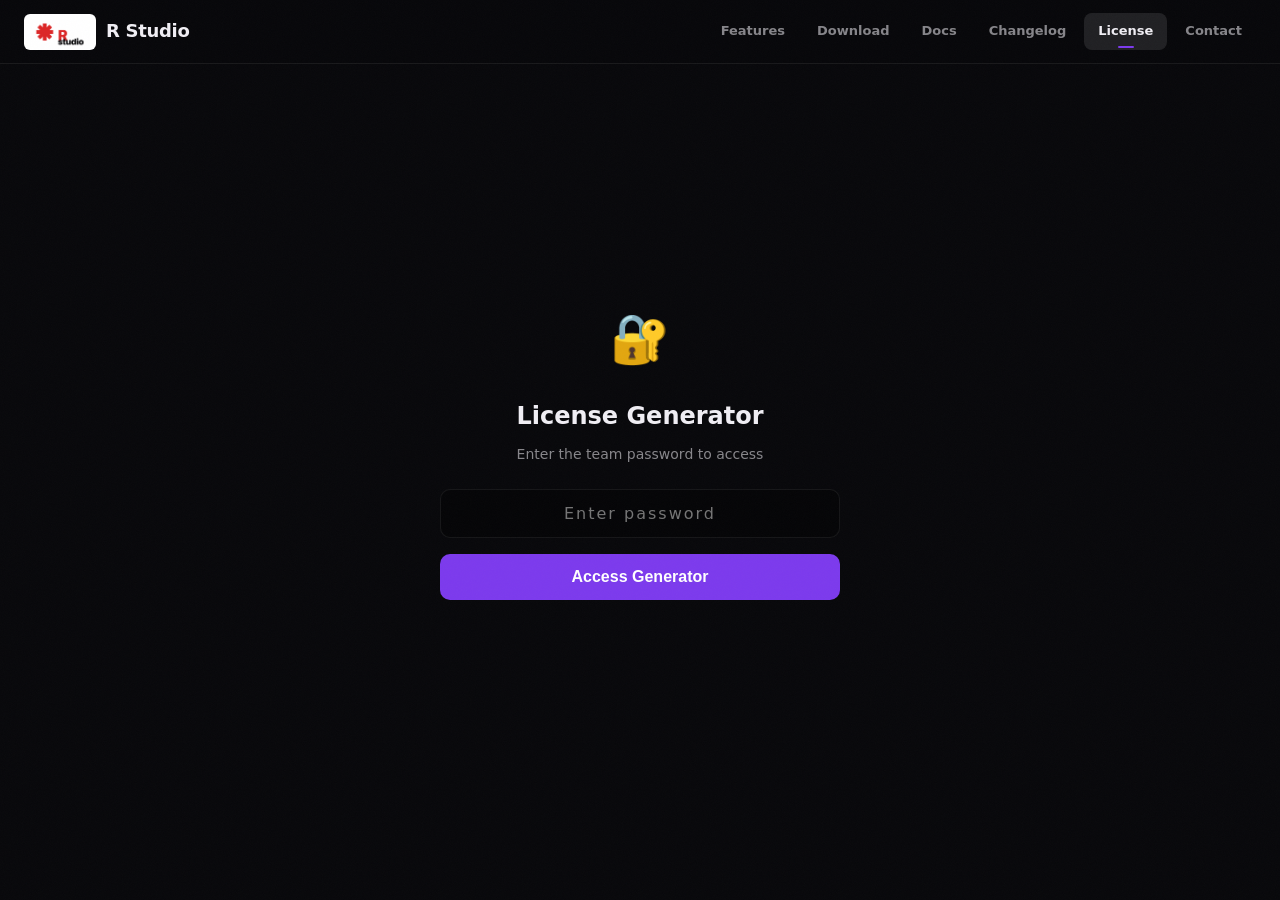
==== license.html @ 43fba7cc "Initial Lbby site for lbby.rstudio.live Moved from rstudio.live. Features, download, docs, changelog" ====
<!DOCTYPE html>
<html lang="en">
<head>
  <meta charset="UTF-8">
  <meta name="viewport" content="width=device-width, initial-scale=1.0">
  <title>License Generator — R Studio</title>
  <meta name="description" content="Lbby License Generator by R Studio. Generate and manage license keys.">
  <link rel="icon" href="assets/lbby-app-icon-square.png" type="image/png">
  <link rel="stylesheet" href="css/style.css">
  <style>
    .license-container { max-width: 900px; margin: 0 auto; padding: 100px 24px 60px; }
    .license-card { background: var(--bg-card); border: 1px solid var(--border); border-radius: var(--radius); padding: 28px; margin-bottom: 20px; }
    .form-row { display: grid; grid-template-columns: 1fr 1fr; gap: 12px; margin-bottom: 12px; }
    .form-group { display: flex; flex-direction: column; gap: 4px; }
    .form-group label { font-size: 12px; font-weight: 700; color: var(--text-muted); text-transform: uppercase; letter-spacing: 0.5px; }
    .form-group input, .form-group select { padding: 10px 14px; background: rgba(0,0,0,0.35); border: 1px solid var(--border); border-radius: var(--radius-sm); color: var(--text); font-size: 14px; font-family: inherit; outline: none; }
    .form-group input:focus, .form-group select:focus { border-color: var(--accent); }
    .expiry-presets { display: flex; gap: 6px; flex-wrap: wrap; margin-bottom: 12px; }
    .expiry-presets button { padding: 4px 10px; font-size: 11px; background: rgba(255,255,255,0.06); border: 1px solid var(--border); border-radius: 6px; color: var(--text-muted); cursor: pointer; }
    .expiry-presets button:hover { background: rgba(255,255,255,0.12); color: var(--text); }
    .output-area { background: rgba(0,0,0,0.4); border: 1px solid var(--border); border-radius: var(--radius-sm); padding: 14px; font-family: ui-monospace, SFMono-Regular, Menlo, monospace; font-size: 12px; word-break: break-all; min-height: 60px; color: var(--text-muted); margin-bottom: 12px; }
    .status-msg { font-size: 13px; padding: 8px 12px; border-radius: var(--radius-sm); margin-bottom: 12px; display: none; }
    .status-msg.success { display: block; color: var(--green); background: rgba(74,222,128,0.08); border: 1px solid rgba(74,222,128,0.3); }
    .status-msg.error { display: block; color: var(--red); background: rgba(251,113,133,0.08); border: 1px solid rgba(251,113,133,0.3); }
    .history-table { width: 100%; font-size: 13px; border-collapse: collapse; }
    .history-table th { text-align: left; padding: 8px 12px; color: var(--text-muted); font-size: 11px; text-transform: uppercase; letter-spacing: 0.5px; border-bottom: 1px solid var(--border); }
    .history-table td { padding: 8px 12px; border-bottom: 1px solid rgba(255,255,255,0.04); }
    @media (max-width: 640px) { .form-row { grid-template-columns: 1fr; } }
  </style>
</head>
<body>

  <!-- ── Nav ──────────────────────────────────────────────────────── -->
  <nav class="nav">
    <a href="index.html" class="nav-brand">
      <img src="assets/lbby-r-studio.png" alt="R Studio">
      <span>R Studio</span>
    </a>
    <button class="nav-toggle" onclick="document.querySelector('.nav-links').classList.toggle('open')" aria-label="Menu">☰</button>
    <div class="nav-links">
      <a href="#features">Features</a>
      <a href="#download">Download</a>
      <a href="#docs">Docs</a>
      <a href="#changelog">Changelog</a>
      <a href="license.html" class="active">License</a>
      <a href="#contact">Contact</a>
    </div>
  </nav>

  <!-- ── Password Gate ────────────────────────────────────────────── -->
  <div id="passwordGate" style="display: flex; align-items: center; justify-content: center; min-height: 100vh; padding: 20px;">
    <div style="max-width: 400px; width: 100%; text-align: center;">
      <div style="font-size: 48px; margin-bottom: 20px;">🔐</div>
      <h1 style="font-size: 24px; font-weight: 800; margin-bottom: 8px; color: var(--text);">License Generator</h1>
      <p style="color: var(--text-muted); font-size: 14px; margin-bottom: 24px;">Enter the team password to access</p>
      <div style="margin-bottom: 16px;">
        <input type="password" id="passwordInput" placeholder="Enter password" onkeydown="if(event.key==='Enter')checkPassword()" style="
          width: 100%; padding: 14px 18px;
          background: rgba(0, 0, 0, 0.35);
          border: 1px solid var(--border);
          border-radius: var(--radius-sm);
          color: var(--text); font-size: 16px;
          font-family: inherit; outline: none;
          text-align: center; letter-spacing: 2px;
        ">
      </div>
      <button onclick="checkPassword()" style="
        width: 100%; padding: 14px 20px;
        background: var(--accent); color: white;
        border: none; border-radius: var(--radius-sm);
        font-size: 16px; font-weight: 700;
        cursor: pointer; transition: all 0.2s;
      ">Access Generator</button>
      <div id="passwordError" style="display: none; margin-top: 12px; color: var(--red); font-size: 13px;"></div>
    </div>
  </div>

  <!-- ── Main Content ─────────────────────────────────────────────── -->
  <div id="mainContent" style="display: none;">

    <div class="license-container">
      <h1 style="font-size: 28px; font-weight: 900; margin-bottom: 8px;">License Generator</h1>
      <p style="color: var(--text-muted); margin-bottom: 28px;">Generate Ed25519-signed JWT license keys for Lbby.</p>

      <!-- Key Pair -->
      <div class="license-card">
        <h3 style="font-size: 16px; font-weight: 800; margin-bottom: 12px;">🔑 Key Pair</h3>
        <p style="color: var(--text-muted); font-size: 13px; margin-bottom: 12px;">Generate or import your Ed25519 key pair. The private key stays in your browser.</p>
        <div style="display: flex; gap: 8px; margin-bottom: 12px;">
          <button class="btn btn-primary btn-sm" onclick="generateKeyPair()">Generate New Key Pair</button>
          <button class="btn btn-secondary btn-sm" onclick="showImportKey()">Import Private Key</button>
        </div>
        <div id="importKeyArea" style="display: none; margin-bottom: 12px;">
          <textarea id="importKeyInput" placeholder="Paste your PEM private key here..." style="
            width: 100%; min-height: 80px; padding: 12px;
            background: rgba(0,0,0,0.35); border: 1px solid var(--border);
            border-radius: var(--radius-sm); color: var(--text);
            font-family: ui-monospace, monospace; font-size: 11px;
            outline: none; resize: vertical; word-break: break-all;
          "></textarea>
          <button class="btn btn-sm btn-primary" onclick="importKey()" style="margin-top: 8px;">Import</button>
        </div>
        <div id="keyStatus" class="status-msg"></div>
      </div>

      <!-- Generate License -->
      <div class="license-card">
        <h3 style="font-size: 16px; font-weight: 800; margin-bottom: 12px;">📜 Generate License</h3>

        <div class="form-row">
          <div class="form-group">
            <label>User ID</label>
            <input type="text" id="userId" placeholder="Telegram user ID">
          </div>
          <div class="form-group">
            <label>Tier</label>
            <select id="tier">
              <option value="novice">Novice</option>
              <option value="master">Master</option>
            </select>
          </div>
        </div>

        <div class="form-row">
          <div class="form-group">
            <label>Validity</label>
            <div style="display: flex; gap: 8px;">
              <input type="number" id="expiryValue" value="30" min="1" style="width: 100px;">
              <select id="expiryUnit" style="flex: 1;">
                <option value="minutes">Minutes</option>
                <option value="hours">Hours</option>
                <option value="days" selected>Days</option>
                <option value="weeks">Weeks</option>
                <option value="months">Months</option>
                <option value="years">Years</option>
              </select>
            </div>
          </div>
          <div class="form-group">
            <label>JWT ID (optional)</label>
            <input type="text" id="jwtId" placeholder="Auto-generated">
          </div>
        </div>

        <div class="expiry-presets">
          <button onclick="setQuickExpiry(30, 'minutes')">30m</button>
          <button onclick="setQuickExpiry(1, 'hours')">1h</button>
          <button onclick="setQuickExpiry(6, 'hours')">6h</button>
          <button onclick="setQuickExpiry(24, 'hours')">24h</button>
          <button onclick="setQuickExpiry(7, 'days')">7d</button>
          <button onclick="setQuickExpiry(30, 'days')">30d</button>
          <button onclick="setQuickExpiry(90, 'days')">90d</button>
          <button onclick="setQuickExpiry(6, 'months')">6mo</button>
          <button onclick="setQuickExpiry(1, 'years')">1y</button>
          <button onclick="setQuickExpiry(10, 'years')">10y</button>
          <button onclick="setQuickExpiry(100, 'years')">∞</button>
        </div>

        <div class="form-row">
          <div class="form-group">
            <label>Email (optional)</label>
            <input type="text" id="email" placeholder="user@example.com">
          </div>
          <div class="form-group">
            <label>Telegram Username (optional)</label>
            <input type="text" id="tgUsername" placeholder="@username">
          </div>
        </div>

        <div style="display: flex; align-items: center; gap: 12px; margin-bottom: 12px;">
          <label style="display: flex; align-items: center; gap: 6px; font-size: 13px; cursor: pointer;">
            <input type="checkbox" id="bindDevice"> Bind to device
          </label>
          <input type="text" id="deviceId" placeholder="Device fingerprint" style="flex: 1; padding: 8px 12px; background: rgba(0,0,0,0.35); border: 1px solid var(--border); border-radius: var(--radius-sm); color: var(--text); font-size: 13px; font-family: inherit; outline: none;">
        </div>

        <button class="btn btn-primary" onclick="generateLicense()" style="width: 100%; justify-content: center;">Generate License Key</button>

        <div id="licenseStatus" class="status-msg"></div>

        <div id="licenseOutput" style="display: none;">
          <label style="font-size: 12px; font-weight: 700; color: var(--text-muted); text-transform: uppercase; letter-spacing: 0.5px; margin-bottom: 4px; display: block;">Generated License</label>
          <div class="output-area" id="jwtOutput"></div>
          <div style="display: flex; gap: 8px;">
            <button class="btn btn-secondary btn-sm" onclick="copyLicense()">Copy</button>
            <button class="btn btn-secondary btn-sm" onclick="copyActivationMessage()">Copy Activation Message</button>
          </div>
        </div>
      </div>

      <!-- Decode JWT -->
      <div class="license-card">
        <h3 style="font-size: 16px; font-weight: 800; margin-bottom: 12px;">🔍 Decode JWT</h3>
        <textarea id="decodeInput" placeholder="Paste a JWT to decode..." style="
          width: 100%; min-height: 60px; padding: 12px;
          background: rgba(0,0,0,0.35); border: 1px solid var(--border);
          border-radius: var(--radius-sm); color: var(--text);
          font-family: ui-monospace, monospace; font-size: 11px;
          outline: none; resize: vertical; word-break: break-all;
        "></textarea>
        <button class="btn btn-secondary btn-sm" onclick="decodeJwt()" style="margin-top: 8px;">Decode</button>
        <div id="decodeOutput" class="output-area" style="display: none; margin-top: 12px;"></div>
      </div>

      <!-- History -->
      <div class="license-card">
        <div style="display: flex; justify-content: space-between; align-items: center; margin-bottom: 12px;">
          <h3 style="font-size: 16px; font-weight: 800;">📋 History</h3>
          <button class="btn btn-secondary btn-sm" onclick="exportHistory()">Export</button>
        </div>
        <div id="historyArea" style="overflow-x: auto;">
          <p class="text-muted" style="font-size: 13px;">No licenses generated yet.</p>
        </div>
      </div>
    </div>

    <footer class="footer">
      <p>&copy; 2026 R Studio. All rights reserved.</p>
    </footer>
  </div>

  <script>
    // ── Password ────────────────────────────────────────────────────
    const PASSWORD_HASH = 'c59bc9d351d040c66f96275b4caede8832a403c6d7f4a6220b758c4012df4b94';

    function sha256Fallback(str) {
      function rightRotate(v, n) { return (v >>> n) | (v << (32 - n)); }
      const K = [0x428a2f98,0x71374491,0xb5c0fbcf,0xe9b5dba5,0x3956c25b,0x59f111f1,0x923f82a4,0xab1c5ed5,0xd807aa98,0x12835b01,0x243185be,0x550c7dc3,0x72be5d74,0x80deb1fe,0x9bdc06a7,0xc19bf174,0xe49b69c1,0xefbe4786,0x0fc19dc6,0x240ca1cc,0x2de92c6f,0x4a7484aa,0x5cb0a9dc,0x76f988da,0x983e5152,0xa831c66d,0xb00327c8,0xbf597fc7,0xc6e00bf3,0xd5a79147,0x06ca6351,0x14292967,0x27b70a85,0x2e1b2138,0x4d2c6dfc,0x53380d13,0x650a7354,0x766a0abb,0x81c2c92e,0x92722c85,0xa2bfe8a1,0xa81a664b,0xc24b8b70,0xc76c51a3,0xd192e819,0xd6990624,0xf40e3585,0x106aa070,0x19a4c116,0x1e376c08,0x2748774c,0x34b0bcb5,0x391c0cb3,0x4ed8aa4a,0x5b9cca4f,0x682e6ff3,0x748f82ee,0x78a5636f,0x84c87814,0x8cc70208,0x90befffa,0xa4506ceb,0xbef9a3f7,0xc67178f2];
      let h0=0x6a09e667,h1=0xbb67ae85,h2=0x3c6ef372,h3=0xa54ff53a,h4=0x510e527f,h5=0x9b05688c,h6=0x1f83d9ab,h7=0x5be0cd19;
      const bytes = new TextEncoder().encode(str);
      const l = bytes.length;
      const bitLen = l * 8;
      const padded = new Uint8Array(((l + 9 + 63) & ~63));
      padded.set(bytes);
      padded[l] = 0x80;
      padded[padded.length - 4] = (bitLen >>> 24) & 0xff;
      padded[padded.length - 3] = (bitLen >>> 16) & 0xff;
      padded[padded.length - 2] = (bitLen >>> 8) & 0xff;
      padded[padded.length - 1] = bitLen & 0xff;
      for (let off = 0; off < padded.length; off += 64) {
        const w = new Uint32Array(64);
        for (let i = 0; i < 16; i++) w[i] = (padded[off+i*4]<<24)|(padded[off+i*4+1]<<16)|(padded[off+i*4+2]<<8)|padded[off+i*4+3];
        for (let i = 16; i < 64; i++) {
          const s0 = rightRotate(w[i-15],7) ^ rightRotate(w[i-15],18) ^ (w[i-15]>>>3);
          const s1 = rightRotate(w[i-2],17) ^ rightRotate(w[i-2],19) ^ (w[i-2]>>>10);
          w[i] = (w[i-16] + s0 + w[i-7] + s1) | 0;
        }
        let a=h0,b=h1,c=h2,d=h3,e=h4,f=h5,g=h6,h=h7;
        for (let i = 0; i < 64; i++) {
          const S1 = rightRotate(e,6)^rightRotate(e,11)^rightRotate(e,25);
          const ch = (e&f)^((~e)&g);
          const t1 = (h+S1+ch+K[i]+w[i])|0;
          const S0 = rightRotate(a,2)^rightRotate(a,13)^rightRotate(a,22);
          const maj = (a&b)^(a&c)^(b&c);
          const t2 = (S0+maj)|0;
          h=g; g=f; f=e; e=(d+t1)|0; d=c; c=b; b=a; a=(t1+t2)|0;
        }
        h0=(h0+a)|0; h1=(h1+b)|0; h2=(h2+c)|0; h3=(h3+d)|0; h4=(h4+e)|0; h5=(h5+f)|0; h6=(h6+g)|0; h7=(h7+h)|0;
      }
      return [h0,h1,h2,h3,h4,h5,h6,h7].map(v => (v>>>0).toString(16).padStart(8,'0')).join('');
    }

    async function hashPassword(password) {
      if (window.crypto && crypto.subtle) {
        const encoder = new TextEncoder();
        const data = encoder.encode(password);
        const hashBuffer = await crypto.subtle.digest('SHA-256', data);
        const hashArray = Array.from(new Uint8Array(hashBuffer));
        return hashArray.map(b => b.toString(16).padStart(2, '0')).join('');
      }
      return sha256Fallback(password);
    }

    async function checkPassword() {
      const input = document.getElementById('passwordInput');
      const error = document.getElementById('passwordError');
      const password = input.value;
      if (!password) { error.textContent = 'Please enter a password'; error.style.display = 'block'; return; }
      const hash = await hashPassword(password);
      if (hash === PASSWORD_HASH) {
        document.getElementById('passwordGate').style.display = 'none';
        document.getElementById('mainContent').style.display = 'block';
        sessionStorage.setItem('lbby-auth', 'true');
        initApp();
      } else {
        error.textContent = 'Incorrect password';
        error.style.display = 'block';
        input.value = '';
        input.focus();
      }
    }

    // ── License Generator Logic ─────────────────────────────────────
    let privateKey = null;
    let history = JSON.parse(localStorage.getItem('lbby-license-history') || '[]');
    let lastGeneratedJwt = '';

    function initApp() {
      const stored = localStorage.getItem('lbby-private-key');
      if (stored) {
        privateKey = stored;
        showKeyStatus('Private key loaded from storage', 'success');
      }
      renderHistory();
    }

    // Check session on load
    if (sessionStorage.getItem('lbby-auth') === 'true') {
      document.getElementById('passwordGate').style.display = 'none';
      document.getElementById('mainContent').style.display = 'block';
      initApp();
    }

    function showKeyStatus(msg, type) {
      const el = document.getElementById('keyStatus');
      el.textContent = msg;
      el.className = 'status-msg ' + type;
    }

    function showLicenseStatus(msg, type) {
      const el = document.getElementById('licenseStatus');
      el.textContent = msg;
      el.className = 'status-msg ' + type;
    }

    async function generateKeyPair() {
      try {
        const keyPair = await crypto.subtle.generateKey({ name: 'Ed25519' }, true, ['sign', 'verify']);
        const privateJwk = await crypto.subtle.exportKey('pkcs8', keyPair.privateKey);
        const privatePem = '-----BEGIN PRIVATE KEY-----\n' + chunkString(btoa(String.fromCharCode(...new Uint8Array(privateJwk))), 64) + '\n-----END PRIVATE KEY-----';
        const publicJwk = await crypto.subtle.exportKey('spki', keyPair.publicKey);
        const publicPem = '-----BEGIN PUBLIC KEY-----\n' + chunkString(btoa(String.fromCharCode(...new Uint8Array(publicJwk))), 64) + '\n-----END PUBLIC KEY-----';
        privateKey = privatePem;
        localStorage.setItem('lbby-private-key', privatePem);
        showKeyStatus('New key pair generated! Private key saved to browser storage.', 'success');
      } catch (e) {
        showKeyStatus('Error generating key pair: ' + e.message, 'error');
      }
    }

    function showImportKey() {
      const area = document.getElementById('importKeyArea');
      area.style.display = area.style.display === 'none' ? 'block' : 'none';
    }

    function importKey() {
      const input = document.getElementById('importKeyInput').value.trim();
      if (!input) { showKeyStatus('Please paste a private key', 'error'); return; }
      privateKey = input;
      localStorage.setItem('lbby-private-key', input);
      showKeyStatus('Private key imported and saved', 'success');
      document.getElementById('importKeyArea').style.display = 'none';
    }

    function chunkString(str, len) {
      const chunks = [];
      for (let i = 0; i < str.length; i += len) chunks.push(str.slice(i, i + len));
      return chunks.join('\n');
    }

    function generateId() {
      return Array.from(crypto.getRandomValues(new Uint8Array(16)), b => b.toString(16).padStart(2, '0')).join('');
    }

    function setQuickExpiry(value, unit) {
      document.getElementById('expiryValue').value = value;
      document.getElementById('expiryUnit').value = unit;
    }

    async function generateLicense() {
      if (!privateKey) {
        showLicenseStatus('Please generate or import a private key first', 'error');
        return;
      }

      const userId = document.getElementById('userId').value.trim();
      const tier = document.getElementById('tier').value;
      const expiryValue = parseInt(document.getElementById('expiryValue').value);
      const expiryUnit = document.getElementById('expiryUnit').value;
      const jwtId = document.getElementById('jwtId').value.trim() || generateId();
      const email = document.getElementById('email').value.trim() || null;
      const tgUsername = document.getElementById('tgUsername').value.trim() || null;
      const bindDevice = document.getElementById('bindDevice').checked;
      const deviceId = document.getElementById('deviceId').value.trim() || null;

      if (!userId) { showLicenseStatus('Please enter a User ID', 'error'); return; }
      if (bindDevice && !deviceId) { showLicenseStatus('Please enter a device fingerprint when binding is enabled', 'error'); return; }

      try {
        const now = Math.floor(Date.now() / 1000);
        let expirySeconds;
        switch (expiryUnit) {
          case 'minutes': expirySeconds = expiryValue * 60; break;
          case 'hours': expirySeconds = expiryValue * 60 * 60; break;
          case 'days': expirySeconds = expiryValue * 24 * 60 * 60; break;
          case 'weeks': expirySeconds = expiryValue * 7 * 24 * 60 * 60; break;
          case 'months': expirySeconds = expiryValue * 30 * 24 * 60 * 60; break;
          case 'years': expirySeconds = expiryValue * 365 * 24 * 60 * 60; break;
          default: expirySeconds = expiryValue * 24 * 60 * 60;
        }
        const exp = now + expirySeconds;

        const claims = { sub: userId, tier, iat: now, exp, iss: 'lbby', jti: jwtId };
        if (email) claims.email = email;
        if (tgUsername) claims.tg_username = tgUsername;
        if (bindDevice && deviceId) claims.dev = deviceId;

        const jwt = await signJwt(claims);
        lastGeneratedJwt = jwt;
        document.getElementById('jwtOutput').textContent = jwt;
        document.getElementById('licenseOutput').style.display = 'block';
        showLicenseStatus('License key generated successfully!', 'success');
        addToHistory(userId, tier, jwtId, exp);
      } catch (e) {
        showLicenseStatus('Error generating license: ' + e.message, 'error');
      }
    }

    async function signJwt(claims) {
      const pemContents = privateKey.replace('-----BEGIN PRIVATE KEY-----', '').replace('-----END PRIVATE KEY-----', '').replace(/\s/g, '');
      const binaryDer = Uint8Array.from(atob(pemContents), c => c.charCodeAt(0));
      const cryptoKey = await crypto.subtle.importKey('pkcs8', binaryDer, { name: 'Ed25519' }, false, ['sign']);
      const header = { alg: 'EdDSA', typ: 'JWT' };
      const headerB64 = btoa(JSON.stringify(header)).replace(/\+/g, '-').replace(/\//g, '_').replace(/=+$/, '');
      const payloadB64 = btoa(JSON.stringify(claims)).replace(/\+/g, '-').replace(/\//g, '_').replace(/=+$/, '');
      const data = new TextEncoder().encode(`${headerB64}.${payloadB64}`);
      const signature = await crypto.subtle.sign('Ed25519', cryptoKey, data);
      const sigB64 = btoa(String.fromCharCode(...new Uint8Array(signature))).replace(/\+/g, '-').replace(/\//g, '_').replace(/=+$/, '');
      return `${headerB64}.${payloadB64}.${sigB64}`;
    }

    function copyLicense() {
      if (lastGeneratedJwt) navigator.clipboard.writeText(lastGeneratedJwt);
    }

    function copyActivationMessage() {
      const expiryValue = document.getElementById('expiryValue').value;
      const expiryUnit = document.getElementById('expiryUnit').value;
      const msg = `🎉 Your Lbby license is ready!\n\nLicense Key:\n${lastGeneratedJwt}\n\nValidity: ${expiryValue} ${expiryUnit}\n\nTo activate:\n1. Open Lbby app\n2. Go to License tab → Advanced\n3. Paste the key and click Activate`;
      navigator.clipboard.writeText(msg);
    }

    function decodeJwt() {
      const input = document.getElementById('decodeInput').value.trim();
      if (!input) return;
      try {
        const parts = input.split('.');
        if (parts.length !== 3) throw new Error('Invalid JWT format');
        const payload = JSON.parse(atob(parts[0] + '=='.slice(0, (4 - parts[0].length % 4) % 4)));
        // Try proper base64url decode
        const headerJson = JSON.parse(atob(parts[0].replace(/-/g, '+').replace(/_/g, '/')));
        const payloadJson = JSON.parse(atob(parts[1].replace(/-/g, '+').replace(/_/g, '/')));
        const output = document.getElementById('decodeOutput');
        output.style.display = 'block';
        output.textContent = JSON.stringify({ header: headerJson, payload: payloadJson }, null, 2);
      } catch (e) {
        const output = document.getElementById('decodeOutput');
        output.style.display = 'block';
        output.textContent = 'Error decoding: ' + e.message;
      }
    }

    function addToHistory(userId, tier, jwtId, exp) {
      history.unshift({ userId, tier, jwtId, exp, date: Date.now() });
      if (history.length > 50) history = history.slice(0, 50);
      localStorage.setItem('lbby-license-history', JSON.stringify(history));
      renderHistory();
    }

    function renderHistory() {
      const area = document.getElementById('historyArea');
      if (history.length === 0) { area.innerHTML = '<p class="text-muted" style="font-size:13px;">No licenses generated yet.</p>'; return; }
      const rows = history.map(h => {
        const expDate = new Date(h.exp * 1000).toLocaleDateString();
        return `<tr><td>${escapeHtml(h.userId)}</td><td>${escapeHtml(h.tier)}</td><td>${expDate}</td><td style="font-size:11px;font-family:monospace;">${escapeHtml(h.jwtId)}</td></tr>`;
      }).join('');
      area.innerHTML = `<table class="history-table"><thead><tr><th>User ID</th><th>Tier</th><th>Expires</th><th>JWT ID</th></tr></thead><tbody>${rows}</tbody></table>`;
    }

    function escapeHtml(str) {
      const div = document.createElement('div');
      div.textContent = str;
      return div.innerHTML;
    }

    function exportHistory() {
      const blob = new Blob([JSON.stringify(history, null, 2)], { type: 'application/json' });
      const url = URL.createObjectURL(blob);
      const a = document.createElement('a');
      a.href = url;
      a.download = 'lbby-license-history.json';
      a.click();
      URL.revokeObjectURL(url);
    }

    function newJwtId() {
      document.getElementById('jwtId').value = generateId();
    }
  </script>
</body>
</html>
---- css/style.css ----
/* ══════════════════════════════════════════════════════════════════════
   Lbby — lbby.rstudio.live
   Polished dark theme · Purple/violet accent · Mobile-first
   ══════════════════════════════════════════════════════════════════════ */

:root {
  --bg:            #08080b;
  --bg-card:       #111115;
  --bg-elevated:   #19191f;
  --bg-surface:    #1e1e26;
  --border:        rgba(255,255,255,0.07);
  --border-hover:  rgba(255,255,255,0.14);
  --border-accent: rgba(124,58,237,0.35);
  --text:          #f0eef4;
  --text-muted:    rgba(240,238,244,0.55);
  --text-faint:    rgba(240,238,244,0.30);
  --accent:        #7c3aed;
  --accent-light:  #a78bfa;
  --accent-dark:   #5b21b6;
  --accent-glow:   rgba(124,58,237,0.22);
  --accent-glow-strong: rgba(124,58,237,0.40);
  --green:         #34d399;
  --yellow:        #fbbf24;
  --red:           #fb7185;
  --radius:        16px;
  --radius-sm:     10px;
  --max-w:         1140px;
  --nav-h:         64px;
  --shadow-sm:     0 2px 8px rgba(0,0,0,0.25);
  --shadow-md:     0 8px 30px rgba(0,0,0,0.35);
  --shadow-accent: 0 4px 24px rgba(124,58,237,0.20);
  --ease-out:      cubic-bezier(0.16, 1, 0.3, 1);
}

*, *::before, *::after { box-sizing: border-box; margin: 0; padding: 0; }
html { scroll-behavior: smooth; scroll-padding-top: var(--nav-h); -webkit-text-size-adjust: 100%; }
body { font-family: -apple-system, BlinkMacSystemFont, "Segoe UI", "Inter", system-ui, sans-serif; background: var(--bg); color: var(--text); line-height: 1.6; -webkit-font-smoothing: antialiased; overflow-x: hidden; min-height: 100vh; }
body::before { content: ''; position: fixed; inset: 0; z-index: 9999; pointer-events: none; opacity: 0.025; background-image: url("data:image/svg+xml,%3Csvg viewBox='0 0 256 256' xmlns='http://www.w3.org/2000/svg'%3E%3Cfilter id='n'%3E%3CfeTurbulence type='fractalNoise' baseFrequency='0.9' numOctaves='4' stitchTiles='stitch'/%3E%3C/filter%3E%3Crect width='100%25' height='100%25' filter='url(%23n)' opacity='1'/%3E%3C/svg%3E"); background-size: 200px; }
::selection { background: var(--accent); color: white; }
a { color: inherit; }
img { max-width: 100%; height: auto; }

.nav { position: fixed; top: 0; left: 0; right: 0; z-index: 100; height: var(--nav-h); display: flex; align-items: center; justify-content: space-between; padding: 0 24px; background: rgba(8,8,11,0.80); backdrop-filter: blur(24px) saturate(180%); -webkit-backdrop-filter: blur(24px) saturate(180%); border-bottom: 1px solid var(--border); transition: background 0.35s ease, box-shadow 0.35s ease; }
.nav.scrolled { background: rgba(8,8,11,0.96); box-shadow: 0 1px 30px rgba(0,0,0,0.4); }
.nav-brand { display: flex; align-items: center; gap: 10px; text-decoration: none; color: var(--text); font-weight: 800; font-size: 18px; letter-spacing: -0.3px; transition: opacity 0.2s; }
.nav-brand:hover { opacity: 0.85; }
.nav-brand img { height: 36px; width: auto; border-radius: 6px; }
.nav-links { display: flex; gap: 4px; align-items: center; }
.nav-links a { color: var(--text-muted); text-decoration: none; font-size: 13px; font-weight: 600; padding: 8px 14px; border-radius: 8px; transition: color 0.2s, background 0.2s; position: relative; }
.nav-links a:hover { color: var(--text); background: rgba(255,255,255,0.06); }
.nav-links a.active { color: var(--text); background: rgba(255,255,255,0.10); }
.nav-links a.active::after { content: ''; position: absolute; bottom: 2px; left: 50%; transform: translateX(-50%); width: 16px; height: 2px; border-radius: 1px; background: var(--accent); }
.nav-toggle { display: none; background: none; border: none; color: var(--text); font-size: 24px; cursor: pointer; padding: 8px; border-radius: 8px; transition: background 0.2s; }
.nav-toggle:hover { background: rgba(255,255,255,0.06); }

@media (max-width: 768px) {
  .nav-toggle { display: block; }
  .nav-links { position: fixed; top: var(--nav-h); left: 0; right: 0; flex-direction: column; gap: 0; background: rgba(8,8,11,0.97); backdrop-filter: blur(24px); border-bottom: 1px solid var(--border); padding: 8px; display: none; max-height: calc(100vh - var(--nav-h)); overflow-y: auto; }
  .nav-links.open { display: flex; }
  .nav-links a { padding: 14px 16px; width: 100%; font-size: 15px; border-radius: var(--radius-sm); }
  .nav-links a.active::after { display: none; }
}

.hero { min-height: 100vh; min-height: 100dvh; display: flex; align-items: center; justify-content: center; text-align: center; padding: 120px 24px 80px; position: relative; overflow: hidden; }
.hero::before { content: ''; position: absolute; top: -30%; left: 50%; transform: translateX(-50%); width: 900px; height: 900px; background: radial-gradient(circle, var(--accent-glow-strong) 0%, rgba(124,58,237,0.12) 35%, transparent 70%); pointer-events: none; animation: heroGlowPulse 8s ease-in-out infinite alternate; }
.hero::after { content: ''; position: absolute; top: 10%; right: -10%; width: 500px; height: 500px; background: radial-gradient(circle, rgba(167,139,250,0.10) 0%, transparent 60%); pointer-events: none; animation: heroGlowPulse 10s ease-in-out 2s infinite alternate; }
@keyframes heroGlowPulse { 0% { opacity: 0.6; transform: translateX(-50%) scale(1); } 100% { opacity: 1; transform: translateX(-50%) scale(1.08); } }
.hero-content { position: relative; z-index: 1; max-width: 680px; animation: heroFadeIn 1s var(--ease-out) forwards; }
@keyframes heroFadeIn { from { opacity: 0; transform: translateY(30px); } to { opacity: 1; transform: translateY(0); } }
.hero-logo { height: 80px; margin-bottom: 28px; filter: drop-shadow(0 0 40px var(--accent-glow-strong)); animation: heroLogoFloat 6s ease-in-out infinite; }
@keyframes heroLogoFloat { 0%, 100% { transform: translateY(0); } 50% { transform: translateY(-8px); } }
.hero h1 { font-size: clamp(40px, 7vw, 68px); font-weight: 900; line-height: 1.02; letter-spacing: -1.5px; margin-bottom: 20px; }
.hero h1 span { background: linear-gradient(135deg, var(--accent) 0%, var(--accent-light) 50%, #c4b5fd 100%); -webkit-background-clip: text; background-clip: text; -webkit-text-fill-color: transparent; }
.hero p { font-size: 18px; color: var(--text-muted); max-width: 520px; margin: 0 auto 36px; line-height: 1.65; }
.hero-buttons { display: flex; gap: 12px; justify-content: center; flex-wrap: wrap; }

.btn { display: inline-flex; align-items: center; gap: 8px; padding: 12px 28px; border-radius: var(--radius-sm); font-size: 14px; font-weight: 700; text-decoration: none; cursor: pointer; border: none; transition: all 0.25s var(--ease-out); position: relative; overflow: hidden; user-select: none; }
.btn::before { content: ''; position: absolute; inset: 0; background: linear-gradient(180deg, rgba(255,255,255,0.08) 0%, transparent 100%); opacity: 0; transition: opacity 0.25s; }
.btn:hover::before { opacity: 1; }
.btn-primary { background: var(--accent); color: white; box-shadow: var(--shadow-accent); }
.btn-primary:hover { filter: brightness(1.12); transform: translateY(-2px); box-shadow: 0 8px 32px rgba(124,58,237,0.30); }
.btn-primary:active { transform: translateY(0); filter: brightness(0.95); }
.btn-secondary { background: rgba(255,255,255,0.06); color: var(--text); border: 1px solid var(--border); }
.btn-secondary:hover { background: rgba(255,255,255,0.12); border-color: var(--border-hover); }
.btn-sm { padding: 8px 18px; font-size: 13px; }

.section { padding: 100px 24px; max-width: var(--max-w); margin: 0 auto; }
.section-header { text-align: center; margin-bottom: 60px; }
.section-header h2 { font-size: clamp(28px, 4vw, 42px); font-weight: 900; letter-spacing: -0.5px; margin-bottom: 14px; }
.section-header p { color: var(--text-muted); font-size: 16px; max-width: 560px; margin: 0 auto; line-height: 1.6; }

.features-grid { display: grid; grid-template-columns: repeat(auto-fit, minmax(280px, 1fr)); gap: 20px; }
.feature-card { background: var(--bg-card); border: 1px solid var(--border); border-radius: var(--radius); padding: 30px; transition: all 0.3s var(--ease-out); position: relative; overflow: hidden; }
.feature-card::before { content: ''; position: absolute; top: 0; left: 0; right: 0; height: 2px; background: linear-gradient(90deg, transparent, var(--accent), transparent); opacity: 0; transition: opacity 0.3s; }
.feature-card:hover { border-color: var(--border-hover); transform: translateY(-4px); box-shadow: var(--shadow-md), 0 0 0 1px rgba(124,58,237,0.08); }
.feature-card:hover::before { opacity: 1; }
.feature-icon { width: 48px; height: 48px; border-radius: 12px; background: linear-gradient(135deg, var(--accent-glow) 0%, rgba(124,58,237,0.08) 100%); display: flex; align-items: center; justify-content: center; font-size: 22px; margin-bottom: 18px; border: 1px solid rgba(124,58,237,0.12); }
.feature-card h3 { font-size: 17px; font-weight: 800; margin-bottom: 8px; letter-spacing: -0.2px; }
.feature-card p { font-size: 14px; color: var(--text-muted); line-height: 1.55; }

.download-cards { display: grid; grid-template-columns: repeat(auto-fit, minmax(280px, 1fr)); gap: 20px; }
.download-card { background: var(--bg-card); border: 1px solid var(--border); border-radius: var(--radius); padding: 32px 28px; text-align: center; transition: all 0.3s var(--ease-out); position: relative; overflow: hidden; }
.download-card::after { content: ''; position: absolute; bottom: 0; left: 0; right: 0; height: 3px; background: linear-gradient(90deg, var(--accent-dark), var(--accent), var(--accent-light)); opacity: 0; transition: opacity 0.3s; }
.download-card:hover { border-color: var(--border-hover); transform: translateY(-4px); box-shadow: var(--shadow-md); }
.download-card:hover::after { opacity: 1; }
.download-card .platform-icon { font-size: 44px; margin-bottom: 14px; display: block; filter: grayscale(0.15); transition: filter 0.3s; }
.download-card:hover .platform-icon { filter: grayscale(0); }
.download-card h3 { font-size: 18px; font-weight: 800; margin-bottom: 4px; letter-spacing: -0.2px; }
.download-card .version { color: var(--text-muted); font-size: 13px; margin-bottom: 18px; font-family: ui-monospace, SFMono-Regular, Menlo, monospace; }
.download-card .btn { width: 100%; justify-content: center; }
#download { background: var(--bg-card) !important; border: 1px solid var(--border); }

.docs-content { max-width: 760px; margin: 0 auto; }
.docs-content h3 { font-size: 22px; font-weight: 800; margin: 44px 0 16px; padding-top: 24px; border-top: 1px solid var(--border); letter-spacing: -0.3px; }
.docs-content h3:first-child { border-top: none; padding-top: 0; margin-top: 0; }
.docs-content p { color: var(--text-muted); font-size: 15px; line-height: 1.75; margin-bottom: 16px; }
.docs-content strong { color: var(--text); font-weight: 700; }
.docs-content ol, .docs-content ul { color: var(--text-muted); font-size: 15px; line-height: 1.75; margin-bottom: 20px; padding-left: 24px; }
.docs-content li { margin-bottom: 8px; }
.docs-content li::marker { color: var(--accent-light); }
.docs-content code { background: rgba(124,58,237,0.10); border: 1px solid rgba(124,58,237,0.12); padding: 2px 7px; border-radius: 5px; font-size: 13px; font-family: ui-monospace, SFMono-Regular, Menlo, monospace; color: var(--accent-light); }

.changelog-item { background: var(--bg-card); border: 1px solid var(--border); border-radius: var(--radius); padding: 26px; margin-bottom: 16px; transition: border-color 0.25s, box-shadow 0.25s; }
.changelog-item:hover { border-color: var(--border-hover); box-shadow: var(--shadow-sm); }
.changelog-item h3 { font-size: 17px; font-weight: 800; margin-bottom: 4px; }
.changelog-item .date { color: var(--text-muted); font-size: 13px; margin-bottom: 14px; font-family: ui-monospace, SFMono-Regular, Menlo, monospace; }
.changelog-item .body { font-size: 14px; color: var(--text-muted); line-height: 1.65; white-space: pre-wrap; }
.changelog-item .body code { background: rgba(255,255,255,0.06); border: 1px solid rgba(255,255,255,0.06); padding: 2px 6px; border-radius: 4px; font-size: 13px; font-family: ui-monospace, monospace; }
.changelog-item .body a { color: var(--accent-light); text-decoration: underline; text-underline-offset: 2px; }

.contact-links { display: flex; gap: 16px; justify-content: center; flex-wrap: wrap; }
.contact-card { display: flex; align-items: center; gap: 14px; background: var(--bg-card); border: 1px solid var(--border); border-radius: var(--radius); padding: 22px 30px; text-decoration: none; color: var(--text); transition: all 0.25s var(--ease-out); min-width: 220px; }
.contact-card:hover { border-color: var(--border-hover); transform: translateY(-3px); box-shadow: var(--shadow-md); }
.contact-card .icon { font-size: 26px; flex-shrink: 0; }
.contact-card .label { font-weight: 700; font-size: 15px; }
.contact-card .sub { color: var(--text-muted); font-size: 13px; line-height: 1.4; }

.footer { text-align: center; padding: 48px 24px; color: var(--text-faint); font-size: 13px; border-top: 1px solid var(--border); max-width: var(--max-w); margin: 0 auto; }
.text-center { text-align: center; }
.text-muted { color: var(--text-muted); }

@media (max-width: 768px) {
  .section { padding: 72px 20px; }
  .section-header { margin-bottom: 40px; }
  .hero { padding: 100px 20px 60px; }
  .hero-buttons { flex-direction: column; align-items: center; }
  .hero-buttons .btn { width: 100%; max-width: 280px; justify-content: center; }
  #download { margin: 0 12px !important; padding-left: 20px !important; padding-right: 20px !important; border-radius: 24px !important; }
  .features-grid, .download-cards { grid-template-columns: 1fr; gap: 14px; }
  .contact-links { flex-direction: column; align-items: center; }
  .contact-card { width: 100%; max-width: 340px; justify-content: center; }
}

@media (max-width: 480px) {
  .nav { padding: 0 16px; }
  .nav-brand span { display: none; }
  .hero-logo { height: 64px; }
  .feature-card { padding: 22px; }
  .download-card { padding: 24px 20px; }
  .docs-content h3 { font-size: 19px; }
  .changelog-item { padding: 20px; }
  #download { margin: 0 8px !important; padding-left: 16px !important; padding-right: 16px !important; border-radius: 20px !important; }
}

@media (prefers-reduced-motion: reduce) {
  *, *::before, *::after { animation-duration: 0.01ms !important; animation-iteration-count: 1 !important; transition-duration: 0.01ms !important; }
  html { scroll-behavior: auto; }
  .hero::before, .hero::after { animation: none; }
  .hero-logo { animation: none; }
}
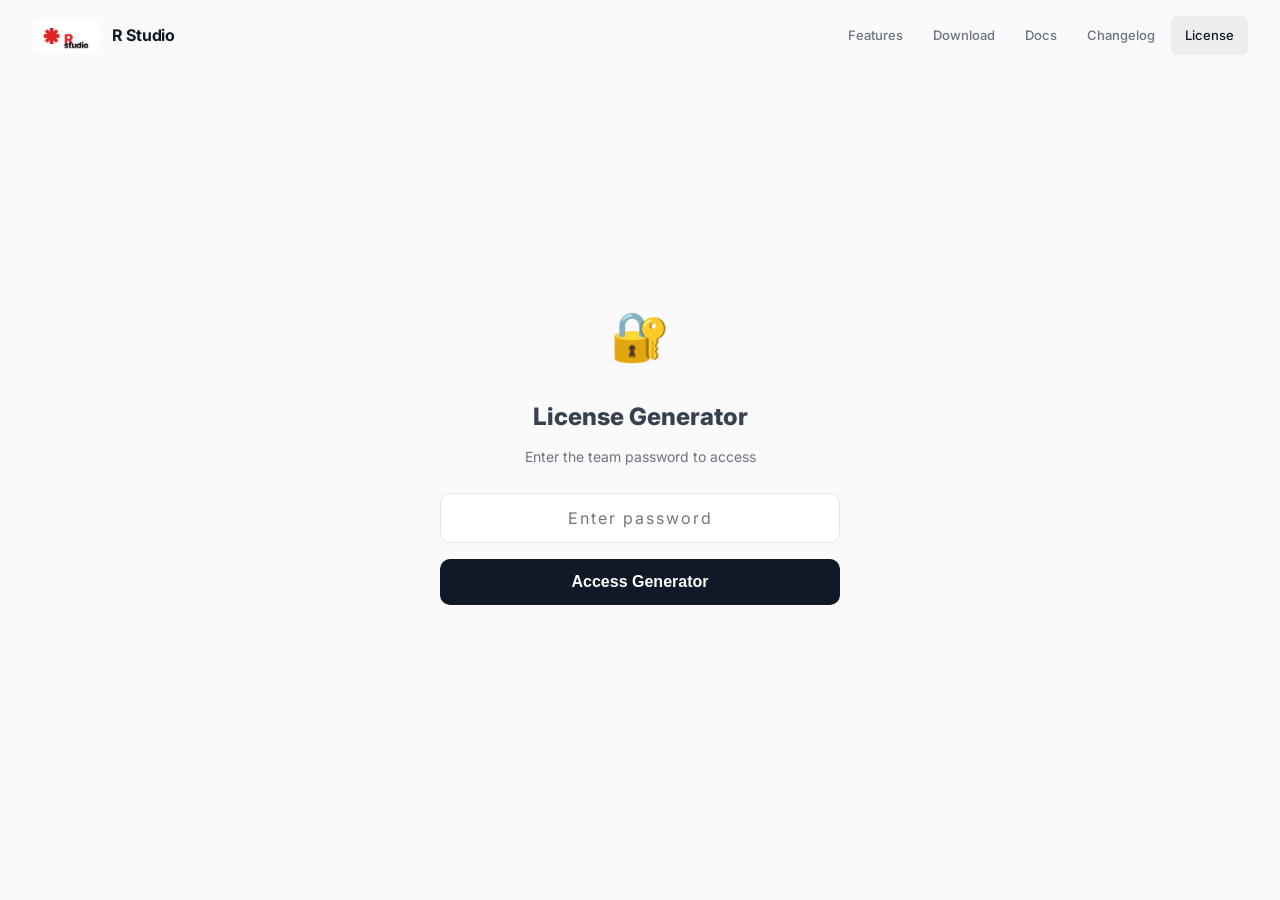
==== commit b5930a08: "Fix responsive site layouts" ====
--- a/license.html
+++ b/license.html
@@ -6,6 +6,7 @@
   <title>License Generator — R Studio</title>
   <meta name="description" content="Lbby License Generator by R Studio. Generate and manage license keys.">
   <link rel="icon" href="assets/lbby-app-icon-square.png" type="image/png">
+  <link rel="stylesheet" href="css/design-system.css">
   <link rel="stylesheet" href="css/style.css">
   <style>
     .license-container { max-width: 900px; margin: 0 auto; padding: 100px 24px 60px; }
@@ -13,18 +14,18 @@
     .form-row { display: grid; grid-template-columns: 1fr 1fr; gap: 12px; margin-bottom: 12px; }
     .form-group { display: flex; flex-direction: column; gap: 4px; }
     .form-group label { font-size: 12px; font-weight: 700; color: var(--text-muted); text-transform: uppercase; letter-spacing: 0.5px; }
-    .form-group input, .form-group select { padding: 10px 14px; background: rgba(0,0,0,0.35); border: 1px solid var(--border); border-radius: var(--radius-sm); color: var(--text); font-size: 14px; font-family: inherit; outline: none; }
+    .form-group input, .form-group select { padding: 10px 14px; background: var(--bg-card); border: 1px solid var(--border); border-radius: var(--radius-sm); color: var(--text); font-size: 14px; font-family: inherit; outline: none; }
     .form-group input:focus, .form-group select:focus { border-color: var(--accent); }
     .expiry-presets { display: flex; gap: 6px; flex-wrap: wrap; margin-bottom: 12px; }
-    .expiry-presets button { padding: 4px 10px; font-size: 11px; background: rgba(255,255,255,0.06); border: 1px solid var(--border); border-radius: 6px; color: var(--text-muted); cursor: pointer; }
-    .expiry-presets button:hover { background: rgba(255,255,255,0.12); color: var(--text); }
-    .output-area { background: rgba(0,0,0,0.4); border: 1px solid var(--border); border-radius: var(--radius-sm); padding: 14px; font-family: ui-monospace, SFMono-Regular, Menlo, monospace; font-size: 12px; word-break: break-all; min-height: 60px; color: var(--text-muted); margin-bottom: 12px; }
+    .expiry-presets button { padding: 4px 10px; font-size: 11px; background: var(--bg-elevated); border: 1px solid var(--border); border-radius: 6px; color: var(--text-muted); cursor: pointer; }
+    .expiry-presets button:hover { border-color: var(--border-hover); color: var(--text); }
+    .output-area { background: var(--bg-elevated); border: 1px solid var(--border); border-radius: var(--radius-sm); padding: 14px; font-family: ui-monospace, SFMono-Regular, Menlo, monospace; font-size: 12px; word-break: break-all; min-height: 60px; color: var(--text-muted); margin-bottom: 12px; }
     .status-msg { font-size: 13px; padding: 8px 12px; border-radius: var(--radius-sm); margin-bottom: 12px; display: none; }
-    .status-msg.success { display: block; color: var(--green); background: rgba(74,222,128,0.08); border: 1px solid rgba(74,222,128,0.3); }
-    .status-msg.error { display: block; color: var(--red); background: rgba(251,113,133,0.08); border: 1px solid rgba(251,113,133,0.3); }
+    .status-msg.success { display: block; color: var(--green); background: var(--green-bg); border: 1px solid var(--green-border); }
+    .status-msg.error { display: block; color: var(--red); background: var(--red-bg); border: 1px solid var(--red-border); }
     .history-table { width: 100%; font-size: 13px; border-collapse: collapse; }
     .history-table th { text-align: left; padding: 8px 12px; color: var(--text-muted); font-size: 11px; text-transform: uppercase; letter-spacing: 0.5px; border-bottom: 1px solid var(--border); }
-    .history-table td { padding: 8px 12px; border-bottom: 1px solid rgba(255,255,255,0.04); }
+    .history-table td { padding: 8px 12px; border-bottom: 1px solid var(--border); }
     @media (max-width: 640px) { .form-row { grid-template-columns: 1fr; } }
   </style>
 </head>
@@ -38,12 +39,11 @@
     </a>
     <button class="nav-toggle" onclick="document.querySelector('.nav-links').classList.toggle('open')" aria-label="Menu">☰</button>
     <div class="nav-links">
-      <a href="#features">Features</a>
-      <a href="#download">Download</a>
-      <a href="#docs">Docs</a>
-      <a href="#changelog">Changelog</a>
+      <a href="index.html#features">Features</a>
+      <a href="index.html#download">Download</a>
+      <a href="index.html#docs">Docs</a>
+      <a href="index.html#changelog">Changelog</a>
       <a href="license.html" class="active">License</a>
-      <a href="#contact">Contact</a>
     </div>
   </nav>
 
@@ -56,7 +56,7 @@
       <div style="margin-bottom: 16px;">
         <input type="password" id="passwordInput" placeholder="Enter password" onkeydown="if(event.key==='Enter')checkPassword()" style="
           width: 100%; padding: 14px 18px;
-          background: rgba(0, 0, 0, 0.35);
+          background: var(--bg-card);
           border: 1px solid var(--border);
           border-radius: var(--radius-sm);
           color: var(--text); font-size: 16px;
@@ -93,7 +93,7 @@
         <div id="importKeyArea" style="display: none; margin-bottom: 12px;">
           <textarea id="importKeyInput" placeholder="Paste your PEM private key here..." style="
             width: 100%; min-height: 80px; padding: 12px;
-            background: rgba(0,0,0,0.35); border: 1px solid var(--border);
+            background: var(--bg-card); border: 1px solid var(--border);
             border-radius: var(--radius-sm); color: var(--text);
             font-family: ui-monospace, monospace; font-size: 11px;
             outline: none; resize: vertical; word-break: break-all;
@@ -171,7 +171,7 @@
           <label style="display: flex; align-items: center; gap: 6px; font-size: 13px; cursor: pointer;">
             <input type="checkbox" id="bindDevice"> Bind to device
           </label>
-          <input type="text" id="deviceId" placeholder="Device fingerprint" style="flex: 1; padding: 8px 12px; background: rgba(0,0,0,0.35); border: 1px solid var(--border); border-radius: var(--radius-sm); color: var(--text); font-size: 13px; font-family: inherit; outline: none;">
+          <input type="text" id="deviceId" placeholder="Device fingerprint" style="flex: 1; padding: 8px 12px; background: var(--bg-card); border: 1px solid var(--border); border-radius: var(--radius-sm); color: var(--text); font-size: 13px; font-family: inherit; outline: none;">
         </div>
 
         <button class="btn btn-primary" onclick="generateLicense()" style="width: 100%; justify-content: center;">Generate License Key</button>
@@ -193,7 +193,7 @@
         <h3 style="font-size: 16px; font-weight: 800; margin-bottom: 12px;">🔍 Decode JWT</h3>
         <textarea id="decodeInput" placeholder="Paste a JWT to decode..." style="
           width: 100%; min-height: 60px; padding: 12px;
-          background: rgba(0,0,0,0.35); border: 1px solid var(--border);
+          background: var(--bg-card); border: 1px solid var(--border);
           border-radius: var(--radius-sm); color: var(--text);
           font-family: ui-monospace, monospace; font-size: 11px;
           outline: none; resize: vertical; word-break: break-all;
--- a/css/design-system.css
+++ b/css/design-system.css
@@ -0,0 +1,968 @@
+/* ══════════════════════════════════════════════════════════════════════
+   R Studio — Shared Design System
+   Minimal clean · Typography-focused · Light theme
+   Used by: rstudio.live, lbby.rstudio.live, edumanage.rstudio.live
+   ══════════════════════════════════════════════════════════════════════ */
+
+/* ── Google Fonts ───────────────────────────────────────────────────── */
+@import url('https://fonts.googleapis.com/css2?family=Inter:wght@400;500;600;700;800&display=swap');
+
+/* ── Design Tokens ──────────────────────────────────────────────────── */
+:root {
+  /* Backgrounds */
+  --bg:            #fafafa;
+  --bg-card:       #ffffff;
+  --bg-elevated:   #f3f4f6;
+  --bg-surface:    #f9fafb;
+
+  /* Borders */
+  --border:        #e5e7eb;
+  --border-hover:  #d1d5db;
+  --border-accent: #111827;
+
+  /* Text */
+  --text:          #374151;
+  --text-bright:   #111827;
+  --text-muted:    #6b7280;
+  --text-faint:    #9ca3af;
+
+  /* Accent — dark/neutral */
+  --accent:        #111827;
+  --accent-light:  #374151;
+  --accent-dark:   #030712;
+  --accent-glow:   rgba(17,24,39,0.06);
+  --accent-glow-strong: rgba(17,24,39,0.10);
+
+  /* Semantic */
+  --green:         #059669;
+  --green-bg:      #ecfdf5;
+  --green-border:  #a7f3d0;
+  --yellow:        #d97706;
+  --yellow-bg:     #fffbeb;
+  --yellow-border: #fde68a;
+  --red:           #dc2626;
+  --red-bg:        #fef2f2;
+  --red-border:    #fecaca;
+
+  /* Radius */
+  --radius:        16px;
+  --radius-sm:     10px;
+  --radius-xs:     6px;
+
+  /* Layout */
+  --max-w:         1200px;
+  --nav-h:         72px;
+
+  /* Shadows */
+  --shadow-sm:     0 1px 3px rgba(0,0,0,0.06);
+  --shadow-md:     0 4px 16px rgba(0,0,0,0.08);
+  --shadow-lg:     0 12px 40px rgba(0,0,0,0.10);
+  --shadow-accent: 0 2px 8px rgba(0,0,0,0.08);
+
+  /* Timing */
+  --ease-out:      cubic-bezier(0.16, 1, 0.3, 1);
+  --ease-spring:   cubic-bezier(0.34, 1.56, 0.64, 1);
+}
+
+/* ── Reset & Base ───────────────────────────────────────────────────── */
+*, *::before, *::after { box-sizing: border-box; margin: 0; padding: 0; }
+
+html {
+  scroll-behavior: smooth;
+  scroll-padding-top: var(--nav-h);
+  -webkit-text-size-adjust: 100%;
+  scrollbar-width: thin;
+  scrollbar-color: #d1d5db transparent;
+}
+
+body {
+  font-family: 'Inter', -apple-system, BlinkMacSystemFont, "Segoe UI", system-ui, sans-serif;
+  background: var(--bg);
+  color: var(--text);
+  line-height: 1.7;
+  -webkit-font-smoothing: antialiased;
+  -moz-osx-font-smoothing: grayscale;
+  overflow-x: hidden;
+  min-height: 100vh;
+}
+
+::selection {
+  background: var(--accent);
+  color: white;
+}
+
+a { color: inherit; }
+img { max-width: 100%; height: auto; }
+
+/* ── Scrollbar ──────────────────────────────────────────────────────── */
+::-webkit-scrollbar { width: 6px; }
+::-webkit-scrollbar-track { background: transparent; }
+::-webkit-scrollbar-thumb {
+  background: #d1d5db;
+  border-radius: 3px;
+}
+::-webkit-scrollbar-thumb:hover { background: #9ca3af; }
+
+/* ── Focus ──────────────────────────────────────────────────────────── */
+:focus-visible {
+  outline: 2px solid var(--accent);
+  outline-offset: 2px;
+  border-radius: 4px;
+}
+
+/* ── Nav ─────────────────────────────────────────────────────────────── */
+.nav {
+  position: fixed;
+  top: 0; left: 0; right: 0;
+  z-index: 100;
+  height: var(--nav-h);
+  display: flex;
+  align-items: center;
+  justify-content: space-between;
+  padding: 0 32px;
+  background: rgba(250,250,250,0.85);
+  backdrop-filter: blur(20px) saturate(180%);
+  -webkit-backdrop-filter: blur(20px) saturate(180%);
+  border-bottom: 1px solid transparent;
+  transition: background 0.3s ease, border-color 0.3s ease;
+}
+
+.nav.scrolled {
+  background: rgba(250,250,250,0.95);
+  border-bottom-color: var(--border);
+}
+
+.nav-brand {
+  display: flex;
+  align-items: center;
+  gap: 12px;
+  text-decoration: none;
+  color: var(--text-bright);
+  font-weight: 700;
+  font-size: 16px;
+  letter-spacing: -0.3px;
+  transition: opacity 0.2s;
+}
+
+.nav-brand:hover { opacity: 0.7; }
+
+.nav-brand img {
+  height: 34px;
+  width: auto;
+  border-radius: 8px;
+}
+
+.nav-links {
+  display: flex;
+  gap: 2px;
+  align-items: center;
+}
+
+.nav-links a {
+  color: var(--text-muted);
+  text-decoration: none;
+  font-size: 13px;
+  font-weight: 500;
+  padding: 8px 14px;
+  border-radius: var(--radius-xs);
+  transition: color 0.2s, background 0.2s;
+  position: relative;
+}
+
+.nav-links a:hover {
+  color: var(--text-bright);
+  background: var(--accent-glow);
+}
+
+.nav-links a.active {
+  color: var(--text-bright);
+  background: var(--accent-glow);
+}
+
+/* Hamburger */
+.nav-toggle {
+  display: none;
+  background: none;
+  border: none;
+  color: var(--text);
+  font-size: 22px;
+  cursor: pointer;
+  padding: 8px;
+  border-radius: var(--radius-xs);
+  transition: background 0.2s;
+}
+
+.nav-toggle:hover { background: var(--accent-glow); }
+
+/* ── Hero ────────────────────────────────────────────────────────────── */
+.hero {
+  min-height: 100vh;
+  min-height: 100dvh;
+  display: flex;
+  align-items: center;
+  justify-content: center;
+  text-align: center;
+  padding: 140px 32px 100px;
+  position: relative;
+}
+
+.hero-content {
+  position: relative;
+  z-index: 1;
+  display: flex;
+  flex-direction: column;
+  align-items: center;
+  width: 100%;
+  max-width: 680px;
+  min-width: 0;
+}
+
+.hero-logo {
+  display: block;
+  flex: 0 0 auto;
+  width: auto;
+  height: 80px;
+  margin-bottom: 28px;
+  border-radius: 20px;
+}
+
+.hero-studio .hero-logo {
+  height: 110px;
+  margin-bottom: 32px;
+  border-radius: 24px;
+}
+
+.hero h1 {
+  font-size: clamp(40px, 6vw, 64px);
+  font-weight: 800;
+  line-height: 1.1;
+  letter-spacing: -2px;
+  margin-bottom: 20px;
+  color: var(--text-bright);
+}
+
+.hero h1 .gradient {
+  color: var(--text-bright);
+}
+
+.hero p {
+  font-size: 17px;
+  color: var(--text-muted);
+  width: 100%;
+  max-width: 520px;
+  margin: 0 auto 36px;
+  line-height: 1.75;
+  overflow-wrap: break-word;
+}
+
+.hero-buttons {
+  display: flex;
+  gap: 12px;
+  justify-content: center;
+  flex-wrap: wrap;
+}
+
+/* Studio badge */
+.studio-badge {
+  display: flex;
+  align-items: center;
+  gap: 8px;
+  max-width: 100%;
+  padding: 6px 16px;
+  border-radius: 100px;
+  background: var(--bg-elevated);
+  border: 1px solid var(--border);
+  color: var(--text-muted);
+  font-size: 12px;
+  font-weight: 600;
+  letter-spacing: 0.5px;
+  margin-bottom: 18px;
+  overflow-wrap: break-word;
+}
+
+.studio-badge::before {
+  content: '';
+  width: 6px;
+  height: 6px;
+  border-radius: 50%;
+  background: var(--green);
+}
+
+/* ── Buttons ─────────────────────────────────────────────────────────── */
+.btn {
+  display: inline-flex;
+  align-items: center;
+  gap: 10px;
+  padding: 12px 28px;
+  border-radius: var(--radius-sm);
+  font-size: 14px;
+  font-weight: 600;
+  font-family: inherit;
+  text-decoration: none;
+  cursor: pointer;
+  border: none;
+  transition: all 0.2s var(--ease-out);
+  user-select: none;
+}
+
+.btn-primary {
+  background: var(--accent);
+  color: white;
+}
+
+.btn-primary:hover {
+  background: var(--accent-light);
+  transform: translateY(-1px);
+}
+
+.btn-primary:active {
+  transform: translateY(0);
+}
+
+.btn-secondary {
+  background: var(--bg-card);
+  color: var(--text);
+  border: 1px solid var(--border);
+}
+
+.btn-secondary:hover {
+  border-color: var(--border-hover);
+  transform: translateY(-1px);
+}
+
+.btn-sm {
+  padding: 10px 20px;
+  font-size: 13px;
+}
+
+/* ── Sections ────────────────────────────────────────────────────────── */
+.section {
+  padding: 100px 32px;
+  max-width: var(--max-w);
+  margin: 0 auto;
+}
+
+.section-header {
+  text-align: center;
+  margin-bottom: 56px;
+}
+
+.section-header .label {
+  font-size: 12px;
+  font-weight: 600;
+  letter-spacing: 1px;
+  text-transform: uppercase;
+  color: var(--text-muted);
+  margin-bottom: 12px;
+}
+
+.section-header h2 {
+  font-size: clamp(28px, 4vw, 42px);
+  font-weight: 800;
+  letter-spacing: -1px;
+  margin-bottom: 14px;
+  color: var(--text-bright);
+}
+
+.section-header p {
+  color: var(--text-muted);
+  font-size: 16px;
+  max-width: 540px;
+  margin: 0 auto;
+  line-height: 1.7;
+}
+
+/* ── Cards ───────────────────────────────────────────────────────────── */
+.card {
+  background: var(--bg-card);
+  border: 1px solid var(--border);
+  border-radius: var(--radius);
+  padding: 28px;
+  transition: border-color 0.2s, box-shadow 0.2s, transform 0.2s var(--ease-out);
+}
+
+.card:hover {
+  border-color: var(--border-hover);
+  box-shadow: var(--shadow-sm);
+}
+
+/* ── Feature Cards ───────────────────────────────────────────────────── */
+.features-grid {
+  display: grid;
+  grid-template-columns: repeat(3, 1fr);
+  gap: 16px;
+}
+
+.feature-card {
+  background: var(--bg-card);
+  border: 1px solid var(--border);
+  border-radius: var(--radius);
+  padding: 28px;
+  transition: all 0.25s var(--ease-out);
+}
+
+.feature-card:hover {
+  border-color: var(--border-hover);
+  transform: translateY(-3px);
+  box-shadow: var(--shadow-sm);
+}
+
+.feature-icon {
+  width: 44px;
+  height: 44px;
+  border-radius: var(--radius-sm);
+  background: var(--bg-elevated);
+  display: flex;
+  align-items: center;
+  justify-content: center;
+  font-size: 20px;
+  margin-bottom: 16px;
+  border: 1px solid var(--border);
+}
+
+.feature-card h3 {
+  font-size: 15px;
+  font-weight: 700;
+  margin-bottom: 6px;
+  letter-spacing: -0.2px;
+  color: var(--text-bright);
+}
+
+.feature-card p {
+  font-size: 13px;
+  color: var(--text-muted);
+  line-height: 1.6;
+}
+
+/* ── Product Cards ───────────────────────────────────────────────────── */
+.products-grid {
+  display: grid;
+  grid-template-columns: repeat(2, 1fr);
+  gap: 20px;
+}
+
+.product-card {
+  background: var(--bg-card);
+  border: 1px solid var(--border);
+  border-radius: var(--radius);
+  padding: 36px 32px;
+  position: relative;
+  overflow: hidden;
+  transition: all 0.3s var(--ease-out);
+  display: flex;
+  flex-direction: column;
+  text-decoration: none;
+  color: inherit;
+}
+
+.product-card:hover {
+  border-color: var(--border-hover);
+  transform: translateY(-4px);
+  box-shadow: var(--shadow-md);
+}
+
+.product-card .product-icon {
+  width: 64px;
+  height: 64px;
+  border-radius: 16px;
+  background: var(--bg-elevated);
+  border: 1px solid var(--border);
+  display: flex;
+  align-items: center;
+  justify-content: center;
+  margin-bottom: 20px;
+}
+
+.product-card .product-icon img {
+  width: 36px;
+  height: 36px;
+  border-radius: 8px;
+}
+
+.product-card h3 {
+  font-size: 20px;
+  font-weight: 800;
+  letter-spacing: -0.4px;
+  margin-bottom: 10px;
+  color: var(--text-bright);
+}
+
+.product-card p {
+  font-size: 14px;
+  color: var(--text-muted);
+  line-height: 1.7;
+  margin-bottom: 24px;
+  flex: 1;
+}
+
+.product-card .product-cta {
+  display: inline-flex;
+  align-items: center;
+  gap: 8px;
+  color: var(--text-bright);
+  font-size: 14px;
+  font-weight: 600;
+  text-decoration: none;
+  transition: gap 0.2s var(--ease-out);
+}
+
+.product-card .product-cta:hover {
+  gap: 12px;
+}
+
+.product-card .product-cta::after {
+  content: '\2192';
+  transition: transform 0.2s var(--ease-out);
+}
+
+.product-card .product-cta:hover::after {
+  transform: translateX(4px);
+}
+
+/* ── Download Cards ──────────────────────────────────────────────────── */
+.download-cards {
+  display: grid;
+  grid-template-columns: repeat(3, 1fr);
+  gap: 16px;
+}
+
+.download-card {
+  background: var(--bg-card);
+  border: 1px solid var(--border);
+  border-radius: var(--radius);
+  padding: 32px 24px;
+  text-align: center;
+  transition: all 0.2s var(--ease-out);
+  position: relative;
+  overflow: hidden;
+}
+
+.download-card.recommended {
+  border-color: var(--accent);
+}
+
+.download-card.recommended::before {
+  content: 'Recommended';
+  position: absolute;
+  top: 12px;
+  right: -28px;
+  background: var(--accent);
+  color: white;
+  font-size: 10px;
+  font-weight: 700;
+  padding: 4px 36px;
+  transform: rotate(45deg);
+  letter-spacing: 0.5px;
+}
+
+.download-card:hover {
+  border-color: var(--border-hover);
+  transform: translateY(-3px);
+  box-shadow: var(--shadow-sm);
+}
+
+.download-card .platform-icon {
+  font-size: 40px;
+  margin-bottom: 12px;
+  display: block;
+}
+
+.download-card h3 {
+  font-size: 16px;
+  font-weight: 700;
+  margin-bottom: 4px;
+  color: var(--text-bright);
+}
+
+.download-card .version {
+  color: var(--text-muted);
+  font-size: 12px;
+  margin-bottom: 16px;
+  font-family: ui-monospace, SFMono-Regular, Menlo, monospace;
+}
+
+.download-card .btn { width: 100%; justify-content: center; }
+
+/* ── Contact Cards ───────────────────────────────────────────────────── */
+.contact-links {
+  display: flex;
+  gap: 14px;
+  justify-content: center;
+  flex-wrap: wrap;
+}
+
+.contact-card {
+  display: flex;
+  align-items: center;
+  gap: 14px;
+  background: var(--bg-card);
+  border: 1px solid var(--border);
+  border-radius: var(--radius);
+  padding: 20px 28px;
+  text-decoration: none;
+  color: var(--text);
+  transition: all 0.2s var(--ease-out);
+  min-width: 220px;
+}
+
+.contact-card:hover {
+  border-color: var(--border-hover);
+  transform: translateY(-3px);
+  box-shadow: var(--shadow-sm);
+}
+
+.contact-card .icon {
+  font-size: 24px;
+  flex-shrink: 0;
+}
+
+.contact-card .label {
+  font-weight: 600;
+  font-size: 14px;
+  color: var(--text-bright);
+}
+
+.contact-card .sub {
+  color: var(--text-muted);
+  font-size: 12px;
+}
+
+/* ── Docs ────────────────────────────────────────────────────────────── */
+.docs-layout {
+  display: grid;
+  grid-template-columns: 220px 1fr;
+  gap: 48px;
+  max-width: var(--max-w);
+  margin: 0 auto;
+  padding: 0 32px;
+}
+
+.docs-sidebar {
+  position: sticky;
+  top: calc(var(--nav-h) + 32px);
+  align-self: start;
+}
+
+.docs-sidebar a {
+  display: block;
+  padding: 8px 16px;
+  color: var(--text-muted);
+  text-decoration: none;
+  font-size: 13px;
+  font-weight: 500;
+  border-radius: var(--radius-xs);
+  border-left: 2px solid transparent;
+  transition: all 0.2s;
+  margin-bottom: 2px;
+}
+
+.docs-sidebar a:hover {
+  color: var(--text);
+  background: var(--accent-glow);
+}
+
+.docs-sidebar a.active {
+  color: var(--text-bright);
+  border-left-color: var(--accent);
+  background: var(--accent-glow);
+}
+
+.docs-content {
+  max-width: 760px;
+  min-width: 0;
+}
+
+.docs-content h3 {
+  font-size: 20px;
+  font-weight: 700;
+  margin: 40px 0 16px;
+  padding-top: 24px;
+  border-top: 1px solid var(--border);
+  letter-spacing: -0.3px;
+  color: var(--text-bright);
+}
+
+.docs-content h3:first-child {
+  border-top: none;
+  padding-top: 0;
+  margin-top: 0;
+}
+
+.docs-content p {
+  color: var(--text-muted);
+  font-size: 14px;
+  line-height: 1.8;
+  margin-bottom: 16px;
+}
+
+.docs-content strong { color: var(--text); font-weight: 600; }
+
+.docs-content ol,
+.docs-content ul {
+  color: var(--text-muted);
+  font-size: 14px;
+  line-height: 1.8;
+  margin-bottom: 20px;
+  padding-left: 24px;
+}
+
+.docs-content li { margin-bottom: 6px; }
+.docs-content li::marker { color: var(--text-faint); }
+
+.docs-content code {
+  background: var(--bg-elevated);
+  border: 1px solid var(--border);
+  padding: 2px 7px;
+  border-radius: 5px;
+  font-size: 12px;
+  font-family: ui-monospace, SFMono-Regular, Menlo, monospace;
+  color: var(--text);
+}
+
+.docs-content pre {
+  background: var(--bg-elevated);
+  border: 1px solid var(--border);
+  border-radius: var(--radius-sm);
+  padding: 18px;
+  overflow-x: auto;
+  margin-bottom: 20px;
+  position: relative;
+}
+
+.docs-content pre code {
+  background: none;
+  border: none;
+  padding: 0;
+  color: var(--text-muted);
+}
+
+/* Copy button for code blocks */
+.docs-content pre .copy-btn {
+  position: absolute;
+  top: 10px;
+  right: 10px;
+  background: var(--bg-card);
+  border: 1px solid var(--border);
+  color: var(--text-muted);
+  font-size: 11px;
+  font-weight: 600;
+  padding: 4px 10px;
+  border-radius: var(--radius-xs);
+  cursor: pointer;
+  transition: all 0.2s;
+  font-family: inherit;
+}
+
+.docs-content pre .copy-btn:hover {
+  border-color: var(--border-hover);
+  color: var(--text);
+}
+
+/* ── Changelog ───────────────────────────────────────────────────────── */
+.changelog-item {
+  background: var(--bg-card);
+  border: 1px solid var(--border);
+  border-radius: var(--radius);
+  padding: 24px;
+  margin-bottom: 14px;
+  transition: border-color 0.2s, box-shadow 0.2s;
+}
+
+.changelog-item:hover {
+  border-color: var(--border-hover);
+  box-shadow: var(--shadow-sm);
+}
+
+.changelog-item h3 {
+  font-size: 15px;
+  font-weight: 700;
+  margin-bottom: 4px;
+  color: var(--text-bright);
+}
+
+.changelog-item .date {
+  color: var(--text-muted);
+  font-size: 12px;
+  margin-bottom: 12px;
+  font-family: ui-monospace, SFMono-Regular, Menlo, monospace;
+}
+
+.changelog-item .body {
+  font-size: 13px;
+  color: var(--text-muted);
+  line-height: 1.7;
+  white-space: pre-wrap;
+}
+
+.changelog-item .body code {
+  background: var(--bg-elevated);
+  padding: 2px 6px;
+  border-radius: 4px;
+  font-size: 12px;
+  font-family: ui-monospace, SFMono-Regular, Menlo, monospace;
+}
+
+/* ── Footer ──────────────────────────────────────────────────────────── */
+.footer {
+  text-align: center;
+  padding: 48px 32px;
+  color: var(--text-faint);
+  font-size: 12px;
+  border-top: 1px solid var(--border);
+  max-width: var(--max-w);
+  margin: 0 auto;
+}
+
+/* ── Language Toggle ─────────────────────────────────────────────────── */
+.lang-toggle {
+  display: flex;
+  align-items: center;
+  justify-content: center;
+  width: 36px;
+  height: 36px;
+  border-radius: var(--radius-xs);
+  background: var(--bg-elevated);
+  border: 1px solid var(--border);
+  color: var(--text-muted);
+  font-size: 11px;
+  font-weight: 600;
+  cursor: pointer;
+  transition: all 0.2s;
+  letter-spacing: 0.5px;
+  font-family: inherit;
+}
+
+.lang-toggle:hover {
+  border-color: var(--border-hover);
+  color: var(--text);
+}
+
+/* ── Utilities ───────────────────────────────────────────────────────── */
+.container { max-width: var(--max-w); margin: 0 auto; padding: 0 32px; }
+.text-center { text-align: center; }
+.text-muted { color: var(--text-muted); }
+
+/* ── Scroll Animations ───────────────────────────────────────────────── */
+.anim-fade-up {
+  opacity: 0;
+  transform: translateY(20px);
+  transition: opacity 0.6s var(--ease-out), transform 0.6s var(--ease-out);
+}
+
+.anim-fade-up.visible {
+  opacity: 1;
+  transform: translateY(0);
+}
+
+/* Stagger delays for grid children */
+.anim-stagger > *:nth-child(1) { transition-delay: 0ms; }
+.anim-stagger > *:nth-child(2) { transition-delay: 60ms; }
+.anim-stagger > *:nth-child(3) { transition-delay: 120ms; }
+.anim-stagger > *:nth-child(4) { transition-delay: 180ms; }
+.anim-stagger > *:nth-child(5) { transition-delay: 240ms; }
+.anim-stagger > *:nth-child(6) { transition-delay: 300ms; }
+.anim-stagger > *:nth-child(7) { transition-delay: 360ms; }
+.anim-stagger > *:nth-child(8) { transition-delay: 420ms; }
+.anim-stagger > *:nth-child(9) { transition-delay: 480ms; }
+
+/* ── Responsive ──────────────────────────────────────────────────────── */
+@media (max-width: 1024px) {
+  .features-grid { grid-template-columns: repeat(2, 1fr); }
+  .products-grid { grid-template-columns: 1fr; max-width: 480px; margin: 0 auto; }
+  .download-cards { grid-template-columns: repeat(2, 1fr); }
+  .docs-layout { grid-template-columns: 1fr; }
+  .docs-sidebar {
+    position: static;
+    display: flex;
+    gap: 4px;
+    overflow-x: auto;
+    padding-bottom: 8px;
+    border-bottom: 1px solid var(--border);
+    margin-bottom: 32px;
+  }
+  .docs-sidebar a {
+    white-space: nowrap;
+    border-left: none;
+    border-bottom: 2px solid transparent;
+    padding: 10px 14px;
+    font-size: 12px;
+  }
+  .docs-sidebar a.active {
+    border-left: none;
+    border-bottom-color: var(--accent);
+  }
+}
+
+@media (max-width: 768px) {
+  .nav { padding: 0 20px; }
+  .nav-toggle { display: block; }
+
+  .nav-links {
+    position: fixed;
+    top: var(--nav-h);
+    left: 0; right: 0;
+    flex-direction: column;
+    gap: 0;
+    background: rgba(250,250,250,0.97);
+    backdrop-filter: blur(20px);
+    -webkit-backdrop-filter: blur(20px);
+    border-bottom: 1px solid var(--border);
+    padding: 8px;
+    display: none;
+    max-height: calc(100vh - var(--nav-h));
+    overflow-y: auto;
+  }
+
+  .nav-links.open { display: flex; }
+
+  .nav-links a {
+    padding: 12px 16px;
+    width: 100%;
+    font-size: 14px;
+    border-radius: var(--radius-sm);
+  }
+
+  .section { padding: 70px 20px; }
+  .section-header { margin-bottom: 40px; }
+
+  .hero { padding: 100px 20px 60px; }
+  .hero h1 { letter-spacing: -1.5px; }
+  .hero p { font-size: 15px; }
+
+  .hero-buttons {
+    flex-direction: column;
+    align-items: center;
+  }
+
+  .hero-buttons .btn {
+    width: 100%;
+    max-width: 280px;
+    justify-content: center;
+  }
+
+  .features-grid { grid-template-columns: 1fr; gap: 12px; }
+  .download-cards { grid-template-columns: 1fr; gap: 12px; }
+  .contact-links { flex-direction: column; align-items: center; }
+  .contact-card { width: 100%; max-width: 340px; justify-content: center; }
+}
+
+@media (max-width: 480px) {
+  .nav-brand span { display: none; }
+  .hero-logo { height: 64px; }
+  .hero-studio .hero-logo { height: 80px; }
+  .hero h1 { font-size: 32px; letter-spacing: -1px; overflow-wrap: anywhere; }
+  .hero p { max-width: 32ch; }
+  .product-card { padding: 24px 20px; }
+  .feature-card { padding: 20px; }
+}
+
+/* ── Reduced Motion ──────────────────────────────────────────────────── */
+@media (prefers-reduced-motion: reduce) {
+  *, *::before, *::after {
+    animation-duration: 0.01ms !important;
+    animation-iteration-count: 1 !important;
+    transition-duration: 0.01ms !important;
+  }
+  html { scroll-behavior: auto; }
+  .anim-fade-up { opacity: 1; transform: none; }
+}
--- a/css/style.css
+++ b/css/style.css
@@ -1,170 +1,29 @@
 /* ══════════════════════════════════════════════════════════════════════
-   Lbby — lbby.rstudio.live
-   Polished dark theme · Purple/violet accent · Mobile-first
+   Lbby — lbby.rstudio.live  ·  Page-specific overrides
+   Shared base: design-system.css
    ══════════════════════════════════════════════════════════════════════ */
 
-:root {
-  --bg:            #08080b;
-  --bg-card:       #111115;
-  --bg-elevated:   #19191f;
-  --bg-surface:    #1e1e26;
-  --border:        rgba(255,255,255,0.07);
-  --border-hover:  rgba(255,255,255,0.14);
-  --border-accent: rgba(124,58,237,0.35);
-  --text:          #f0eef4;
-  --text-muted:    rgba(240,238,244,0.55);
-  --text-faint:    rgba(240,238,244,0.30);
-  --accent:        #7c3aed;
-  --accent-light:  #a78bfa;
-  --accent-dark:   #5b21b6;
-  --accent-glow:   rgba(124,58,237,0.22);
-  --accent-glow-strong: rgba(124,58,237,0.40);
-  --green:         #34d399;
-  --yellow:        #fbbf24;
-  --red:           #fb7185;
-  --radius:        16px;
-  --radius-sm:     10px;
-  --max-w:         1140px;
-  --nav-h:         64px;
-  --shadow-sm:     0 2px 8px rgba(0,0,0,0.25);
-  --shadow-md:     0 8px 30px rgba(0,0,0,0.35);
-  --shadow-accent: 0 4px 24px rgba(124,58,237,0.20);
-  --ease-out:      cubic-bezier(0.16, 1, 0.3, 1);
-}
-
-*, *::before, *::after { box-sizing: border-box; margin: 0; padding: 0; }
-html { scroll-behavior: smooth; scroll-padding-top: var(--nav-h); -webkit-text-size-adjust: 100%; }
-body { font-family: -apple-system, BlinkMacSystemFont, "Segoe UI", "Inter", system-ui, sans-serif; background: var(--bg); color: var(--text); line-height: 1.6; -webkit-font-smoothing: antialiased; overflow-x: hidden; min-height: 100vh; }
-body::before { content: ''; position: fixed; inset: 0; z-index: 9999; pointer-events: none; opacity: 0.025; background-image: url("data:image/svg+xml,%3Csvg viewBox='0 0 256 256' xmlns='http://www.w3.org/2000/svg'%3E%3Cfilter id='n'%3E%3CfeTurbulence type='fractalNoise' baseFrequency='0.9' numOctaves='4' stitchTiles='stitch'/%3E%3C/filter%3E%3Crect width='100%25' height='100%25' filter='url(%23n)' opacity='1'/%3E%3C/svg%3E"); background-size: 200px; }
-::selection { background: var(--accent); color: white; }
-a { color: inherit; }
-img { max-width: 100%; height: auto; }
-
-.nav { position: fixed; top: 0; left: 0; right: 0; z-index: 100; height: var(--nav-h); display: flex; align-items: center; justify-content: space-between; padding: 0 24px; background: rgba(8,8,11,0.80); backdrop-filter: blur(24px) saturate(180%); -webkit-backdrop-filter: blur(24px) saturate(180%); border-bottom: 1px solid var(--border); transition: background 0.35s ease, box-shadow 0.35s ease; }
-.nav.scrolled { background: rgba(8,8,11,0.96); box-shadow: 0 1px 30px rgba(0,0,0,0.4); }
-.nav-brand { display: flex; align-items: center; gap: 10px; text-decoration: none; color: var(--text); font-weight: 800; font-size: 18px; letter-spacing: -0.3px; transition: opacity 0.2s; }
-.nav-brand:hover { opacity: 0.85; }
-.nav-brand img { height: 36px; width: auto; border-radius: 6px; }
-.nav-links { display: flex; gap: 4px; align-items: center; }
-.nav-links a { color: var(--text-muted); text-decoration: none; font-size: 13px; font-weight: 600; padding: 8px 14px; border-radius: 8px; transition: color 0.2s, background 0.2s; position: relative; }
-.nav-links a:hover { color: var(--text); background: rgba(255,255,255,0.06); }
-.nav-links a.active { color: var(--text); background: rgba(255,255,255,0.10); }
-.nav-links a.active::after { content: ''; position: absolute; bottom: 2px; left: 50%; transform: translateX(-50%); width: 16px; height: 2px; border-radius: 1px; background: var(--accent); }
-.nav-toggle { display: none; background: none; border: none; color: var(--text); font-size: 24px; cursor: pointer; padding: 8px; border-radius: 8px; transition: background 0.2s; }
-.nav-toggle:hover { background: rgba(255,255,255,0.06); }
-
+/* ── Download section responsive ────────────────────────────────────── */
 @media (max-width: 768px) {
-  .nav-toggle { display: block; }
-  .nav-links { position: fixed; top: var(--nav-h); left: 0; right: 0; flex-direction: column; gap: 0; background: rgba(8,8,11,0.97); backdrop-filter: blur(24px); border-bottom: 1px solid var(--border); padding: 8px; display: none; max-height: calc(100vh - var(--nav-h)); overflow-y: auto; }
-  .nav-links.open { display: flex; }
-  .nav-links a { padding: 14px 16px; width: 100%; font-size: 15px; border-radius: var(--radius-sm); }
-  .nav-links a.active::after { display: none; }
-}
-
-.hero { min-height: 100vh; min-height: 100dvh; display: flex; align-items: center; justify-content: center; text-align: center; padding: 120px 24px 80px; position: relative; overflow: hidden; }
-.hero::before { content: ''; position: absolute; top: -30%; left: 50%; transform: translateX(-50%); width: 900px; height: 900px; background: radial-gradient(circle, var(--accent-glow-strong) 0%, rgba(124,58,237,0.12) 35%, transparent 70%); pointer-events: none; animation: heroGlowPulse 8s ease-in-out infinite alternate; }
-.hero::after { content: ''; position: absolute; top: 10%; right: -10%; width: 500px; height: 500px; background: radial-gradient(circle, rgba(167,139,250,0.10) 0%, transparent 60%); pointer-events: none; animation: heroGlowPulse 10s ease-in-out 2s infinite alternate; }
-@keyframes heroGlowPulse { 0% { opacity: 0.6; transform: translateX(-50%) scale(1); } 100% { opacity: 1; transform: translateX(-50%) scale(1.08); } }
-.hero-content { position: relative; z-index: 1; max-width: 680px; animation: heroFadeIn 1s var(--ease-out) forwards; }
-@keyframes heroFadeIn { from { opacity: 0; transform: translateY(30px); } to { opacity: 1; transform: translateY(0); } }
-.hero-logo { height: 80px; margin-bottom: 28px; filter: drop-shadow(0 0 40px var(--accent-glow-strong)); animation: heroLogoFloat 6s ease-in-out infinite; }
-@keyframes heroLogoFloat { 0%, 100% { transform: translateY(0); } 50% { transform: translateY(-8px); } }
-.hero h1 { font-size: clamp(40px, 7vw, 68px); font-weight: 900; line-height: 1.02; letter-spacing: -1.5px; margin-bottom: 20px; }
-.hero h1 span { background: linear-gradient(135deg, var(--accent) 0%, var(--accent-light) 50%, #c4b5fd 100%); -webkit-background-clip: text; background-clip: text; -webkit-text-fill-color: transparent; }
-.hero p { font-size: 18px; color: var(--text-muted); max-width: 520px; margin: 0 auto 36px; line-height: 1.65; }
-.hero-buttons { display: flex; gap: 12px; justify-content: center; flex-wrap: wrap; }
-
-.btn { display: inline-flex; align-items: center; gap: 8px; padding: 12px 28px; border-radius: var(--radius-sm); font-size: 14px; font-weight: 700; text-decoration: none; cursor: pointer; border: none; transition: all 0.25s var(--ease-out); position: relative; overflow: hidden; user-select: none; }
-.btn::before { content: ''; position: absolute; inset: 0; background: linear-gradient(180deg, rgba(255,255,255,0.08) 0%, transparent 100%); opacity: 0; transition: opacity 0.25s; }
-.btn:hover::before { opacity: 1; }
-.btn-primary { background: var(--accent); color: white; box-shadow: var(--shadow-accent); }
-.btn-primary:hover { filter: brightness(1.12); transform: translateY(-2px); box-shadow: 0 8px 32px rgba(124,58,237,0.30); }
-.btn-primary:active { transform: translateY(0); filter: brightness(0.95); }
-.btn-secondary { background: rgba(255,255,255,0.06); color: var(--text); border: 1px solid var(--border); }
-.btn-secondary:hover { background: rgba(255,255,255,0.12); border-color: var(--border-hover); }
-.btn-sm { padding: 8px 18px; font-size: 13px; }
-
-.section { padding: 100px 24px; max-width: var(--max-w); margin: 0 auto; }
-.section-header { text-align: center; margin-bottom: 60px; }
-.section-header h2 { font-size: clamp(28px, 4vw, 42px); font-weight: 900; letter-spacing: -0.5px; margin-bottom: 14px; }
-.section-header p { color: var(--text-muted); font-size: 16px; max-width: 560px; margin: 0 auto; line-height: 1.6; }
-
-.features-grid { display: grid; grid-template-columns: repeat(auto-fit, minmax(280px, 1fr)); gap: 20px; }
-.feature-card { background: var(--bg-card); border: 1px solid var(--border); border-radius: var(--radius); padding: 30px; transition: all 0.3s var(--ease-out); position: relative; overflow: hidden; }
-.feature-card::before { content: ''; position: absolute; top: 0; left: 0; right: 0; height: 2px; background: linear-gradient(90deg, transparent, var(--accent), transparent); opacity: 0; transition: opacity 0.3s; }
-.feature-card:hover { border-color: var(--border-hover); transform: translateY(-4px); box-shadow: var(--shadow-md), 0 0 0 1px rgba(124,58,237,0.08); }
-.feature-card:hover::before { opacity: 1; }
-.feature-icon { width: 48px; height: 48px; border-radius: 12px; background: linear-gradient(135deg, var(--accent-glow) 0%, rgba(124,58,237,0.08) 100%); display: flex; align-items: center; justify-content: center; font-size: 22px; margin-bottom: 18px; border: 1px solid rgba(124,58,237,0.12); }
-.feature-card h3 { font-size: 17px; font-weight: 800; margin-bottom: 8px; letter-spacing: -0.2px; }
-.feature-card p { font-size: 14px; color: var(--text-muted); line-height: 1.55; }
-
-.download-cards { display: grid; grid-template-columns: repeat(auto-fit, minmax(280px, 1fr)); gap: 20px; }
-.download-card { background: var(--bg-card); border: 1px solid var(--border); border-radius: var(--radius); padding: 32px 28px; text-align: center; transition: all 0.3s var(--ease-out); position: relative; overflow: hidden; }
-.download-card::after { content: ''; position: absolute; bottom: 0; left: 0; right: 0; height: 3px; background: linear-gradient(90deg, var(--accent-dark), var(--accent), var(--accent-light)); opacity: 0; transition: opacity 0.3s; }
-.download-card:hover { border-color: var(--border-hover); transform: translateY(-4px); box-shadow: var(--shadow-md); }
-.download-card:hover::after { opacity: 1; }
-.download-card .platform-icon { font-size: 44px; margin-bottom: 14px; display: block; filter: grayscale(0.15); transition: filter 0.3s; }
-.download-card:hover .platform-icon { filter: grayscale(0); }
-.download-card h3 { font-size: 18px; font-weight: 800; margin-bottom: 4px; letter-spacing: -0.2px; }
-.download-card .version { color: var(--text-muted); font-size: 13px; margin-bottom: 18px; font-family: ui-monospace, SFMono-Regular, Menlo, monospace; }
-.download-card .btn { width: 100%; justify-content: center; }
-#download { background: var(--bg-card) !important; border: 1px solid var(--border); }
-
-.docs-content { max-width: 760px; margin: 0 auto; }
-.docs-content h3 { font-size: 22px; font-weight: 800; margin: 44px 0 16px; padding-top: 24px; border-top: 1px solid var(--border); letter-spacing: -0.3px; }
-.docs-content h3:first-child { border-top: none; padding-top: 0; margin-top: 0; }
-.docs-content p { color: var(--text-muted); font-size: 15px; line-height: 1.75; margin-bottom: 16px; }
-.docs-content strong { color: var(--text); font-weight: 700; }
-.docs-content ol, .docs-content ul { color: var(--text-muted); font-size: 15px; line-height: 1.75; margin-bottom: 20px; padding-left: 24px; }
-.docs-content li { margin-bottom: 8px; }
-.docs-content li::marker { color: var(--accent-light); }
-.docs-content code { background: rgba(124,58,237,0.10); border: 1px solid rgba(124,58,237,0.12); padding: 2px 7px; border-radius: 5px; font-size: 13px; font-family: ui-monospace, SFMono-Regular, Menlo, monospace; color: var(--accent-light); }
-
-.changelog-item { background: var(--bg-card); border: 1px solid var(--border); border-radius: var(--radius); padding: 26px; margin-bottom: 16px; transition: border-color 0.25s, box-shadow 0.25s; }
-.changelog-item:hover { border-color: var(--border-hover); box-shadow: var(--shadow-sm); }
-.changelog-item h3 { font-size: 17px; font-weight: 800; margin-bottom: 4px; }
-.changelog-item .date { color: var(--text-muted); font-size: 13px; margin-bottom: 14px; font-family: ui-monospace, SFMono-Regular, Menlo, monospace; }
-.changelog-item .body { font-size: 14px; color: var(--text-muted); line-height: 1.65; white-space: pre-wrap; }
-.changelog-item .body code { background: rgba(255,255,255,0.06); border: 1px solid rgba(255,255,255,0.06); padding: 2px 6px; border-radius: 4px; font-size: 13px; font-family: ui-monospace, monospace; }
-.changelog-item .body a { color: var(--accent-light); text-decoration: underline; text-underline-offset: 2px; }
-
-.contact-links { display: flex; gap: 16px; justify-content: center; flex-wrap: wrap; }
-.contact-card { display: flex; align-items: center; gap: 14px; background: var(--bg-card); border: 1px solid var(--border); border-radius: var(--radius); padding: 22px 30px; text-decoration: none; color: var(--text); transition: all 0.25s var(--ease-out); min-width: 220px; }
-.contact-card:hover { border-color: var(--border-hover); transform: translateY(-3px); box-shadow: var(--shadow-md); }
-.contact-card .icon { font-size: 26px; flex-shrink: 0; }
-.contact-card .label { font-weight: 700; font-size: 15px; }
-.contact-card .sub { color: var(--text-muted); font-size: 13px; line-height: 1.4; }
-
-.footer { text-align: center; padding: 48px 24px; color: var(--text-faint); font-size: 13px; border-top: 1px solid var(--border); max-width: var(--max-w); margin: 0 auto; }
-.text-center { text-align: center; }
-.text-muted { color: var(--text-muted); }
-
-@media (max-width: 768px) {
-  .section { padding: 72px 20px; }
-  .section-header { margin-bottom: 40px; }
-  .hero { padding: 100px 20px 60px; }
-  .hero-buttons { flex-direction: column; align-items: center; }
-  .hero-buttons .btn { width: 100%; max-width: 280px; justify-content: center; }
-  #download { margin: 0 12px !important; padding-left: 20px !important; padding-right: 20px !important; border-radius: 24px !important; }
-  .features-grid, .download-cards { grid-template-columns: 1fr; gap: 14px; }
-  .contact-links { flex-direction: column; align-items: center; }
-  .contact-card { width: 100%; max-width: 340px; justify-content: center; }
+  #download > div:first-child {
+    padding: 36px 20px !important;
+    border-radius: 14px !important;
+  }
 }
 
 @media (max-width: 480px) {
-  .nav { padding: 0 16px; }
-  .nav-brand span { display: none; }
-  .hero-logo { height: 64px; }
-  .feature-card { padding: 22px; }
-  .download-card { padding: 24px 20px; }
-  .docs-content h3 { font-size: 19px; }
-  .changelog-item { padding: 20px; }
-  #download { margin: 0 8px !important; padding-left: 16px !important; padding-right: 16px !important; border-radius: 20px !important; }
+  #download > div:first-child {
+    padding: 28px 16px !important;
+    border-radius: 12px !important;
+  }
+
+  .hero h1 {
+    font-size: 30px;
+    line-height: 1.12;
+    overflow-wrap: anywhere;
+  }
+
+  .hero p {
+    max-width: 32ch;
+  }
 }
-
-@media (prefers-reduced-motion: reduce) {
-  *, *::before, *::after { animation-duration: 0.01ms !important; animation-iteration-count: 1 !important; transition-duration: 0.01ms !important; }
-  html { scroll-behavior: auto; }
-  .hero::before, .hero::after { animation: none; }
-  .hero-logo { animation: none; }
-}
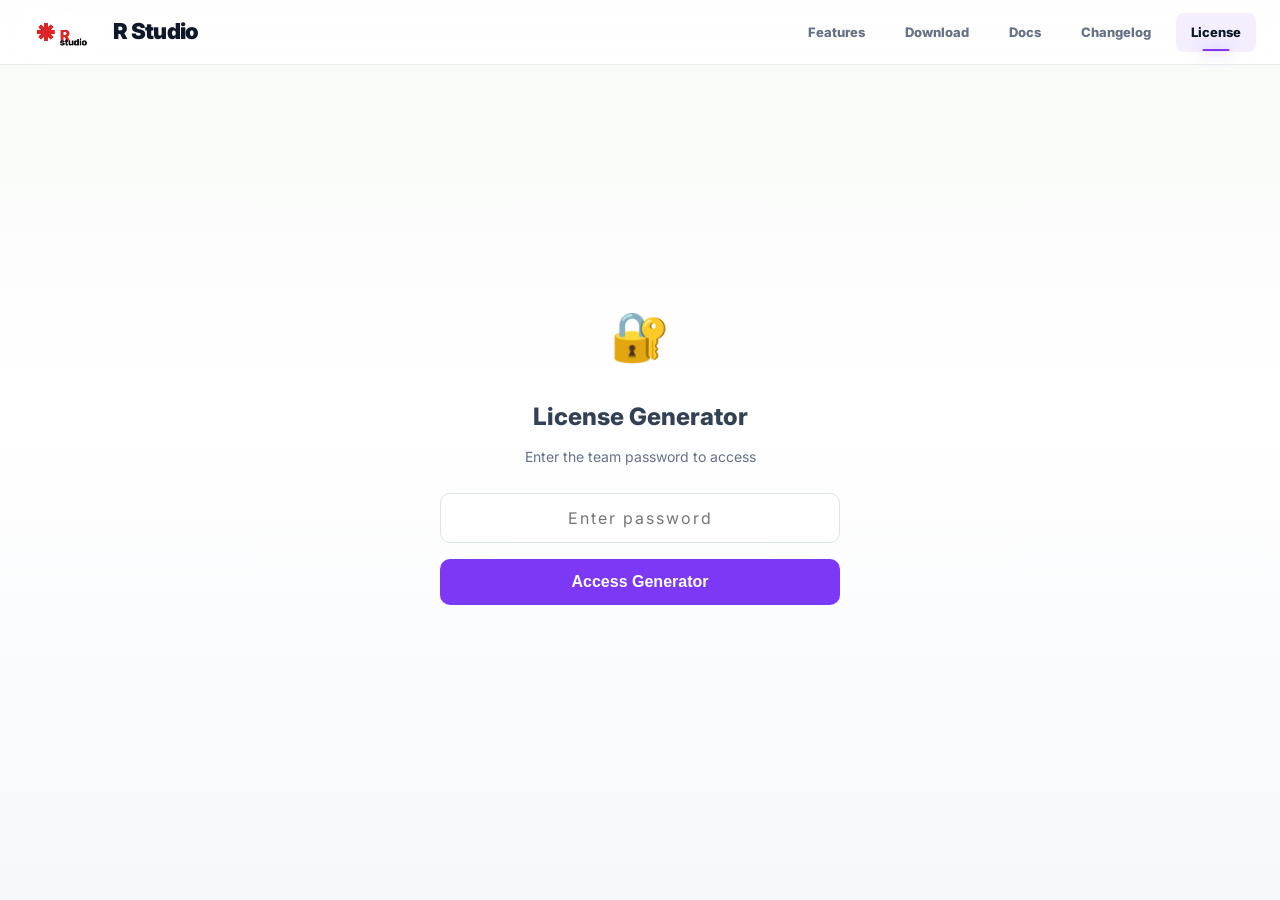
==== commit 2127e20d: "security: fix auth bypass, non-extractable crypto keys, robots.txt - Fix client-side auth bypass: re" ====
--- a/license.html
+++ b/license.html
@@ -221,68 +221,66 @@
 
   <script>
     // ── Password ────────────────────────────────────────────────────
+    // SECURITY: Password hash is still visible (unavoidable on static sites).
+    // Added: time-limited auth tokens, rate-limited attempts, non-extractable key storage.
+    // For true security, move this behind a server-side API.
     const PASSWORD_HASH = 'c59bc9d351d040c66f96275b4caede8832a403c6d7f4a6220b758c4012df4b94';
-
-    function sha256Fallback(str) {
-      function rightRotate(v, n) { return (v >>> n) | (v << (32 - n)); }
-      const K = [0x428a2f98,0x71374491,0xb5c0fbcf,0xe9b5dba5,0x3956c25b,0x59f111f1,0x923f82a4,0xab1c5ed5,0xd807aa98,0x12835b01,0x243185be,0x550c7dc3,0x72be5d74,0x80deb1fe,0x9bdc06a7,0xc19bf174,0xe49b69c1,0xefbe4786,0x0fc19dc6,0x240ca1cc,0x2de92c6f,0x4a7484aa,0x5cb0a9dc,0x76f988da,0x983e5152,0xa831c66d,0xb00327c8,0xbf597fc7,0xc6e00bf3,0xd5a79147,0x06ca6351,0x14292967,0x27b70a85,0x2e1b2138,0x4d2c6dfc,0x53380d13,0x650a7354,0x766a0abb,0x81c2c92e,0x92722c85,0xa2bfe8a1,0xa81a664b,0xc24b8b70,0xc76c51a3,0xd192e819,0xd6990624,0xf40e3585,0x106aa070,0x19a4c116,0x1e376c08,0x2748774c,0x34b0bcb5,0x391c0cb3,0x4ed8aa4a,0x5b9cca4f,0x682e6ff3,0x748f82ee,0x78a5636f,0x84c87814,0x8cc70208,0x90befffa,0xa4506ceb,0xbef9a3f7,0xc67178f2];
-      let h0=0x6a09e667,h1=0xbb67ae85,h2=0x3c6ef372,h3=0xa54ff53a,h4=0x510e527f,h5=0x9b05688c,h6=0x1f83d9ab,h7=0x5be0cd19;
-      const bytes = new TextEncoder().encode(str);
-      const l = bytes.length;
-      const bitLen = l * 8;
-      const padded = new Uint8Array(((l + 9 + 63) & ~63));
-      padded.set(bytes);
-      padded[l] = 0x80;
-      padded[padded.length - 4] = (bitLen >>> 24) & 0xff;
-      padded[padded.length - 3] = (bitLen >>> 16) & 0xff;
-      padded[padded.length - 2] = (bitLen >>> 8) & 0xff;
-      padded[padded.length - 1] = bitLen & 0xff;
-      for (let off = 0; off < padded.length; off += 64) {
-        const w = new Uint32Array(64);
-        for (let i = 0; i < 16; i++) w[i] = (padded[off+i*4]<<24)|(padded[off+i*4+1]<<16)|(padded[off+i*4+2]<<8)|padded[off+i*4+3];
-        for (let i = 16; i < 64; i++) {
-          const s0 = rightRotate(w[i-15],7) ^ rightRotate(w[i-15],18) ^ (w[i-15]>>>3);
-          const s1 = rightRotate(w[i-2],17) ^ rightRotate(w[i-2],19) ^ (w[i-2]>>>10);
-          w[i] = (w[i-16] + s0 + w[i-7] + s1) | 0;
-        }
-        let a=h0,b=h1,c=h2,d=h3,e=h4,f=h5,g=h6,h=h7;
-        for (let i = 0; i < 64; i++) {
-          const S1 = rightRotate(e,6)^rightRotate(e,11)^rightRotate(e,25);
-          const ch = (e&f)^((~e)&g);
-          const t1 = (h+S1+ch+K[i]+w[i])|0;
-          const S0 = rightRotate(a,2)^rightRotate(a,13)^rightRotate(a,22);
-          const maj = (a&b)^(a&c)^(b&c);
-          const t2 = (S0+maj)|0;
-          h=g; g=f; f=e; e=(d+t1)|0; d=c; c=b; b=a; a=(t1+t2)|0;
-        }
-        h0=(h0+a)|0; h1=(h1+b)|0; h2=(h2+c)|0; h3=(h3+d)|0; h4=(h4+e)|0; h5=(h5+f)|0; h6=(h6+g)|0; h7=(h7+h)|0;
-      }
-      return [h0,h1,h2,h3,h4,h5,h6,h7].map(v => (v>>>0).toString(16).padStart(8,'0')).join('');
+    const AUTH_TOKEN_TTL = 3600000; // 1 hour
+    const MAX_ATTEMPTS = 5;
+    const LOCKOUT_MS = 300000; // 5 min lockout after 5 failures
+
+    // ── Key management now uses IndexedDB + non-extractable CryptoKey ──
+    // Private keys are NEVER stored in localStorage anymore.
+    // Keys are stored as PEM in IndexedDB and re-imported as non-extractable CryptoKey on load.
+
+    function getAttemptState() {
+      try {
+        const s = JSON.parse(sessionStorage.getItem('lbby-attempts') || '{}');
+        if (s.lockUntil && Date.now() > s.lockUntil) { return { count: 0, lockUntil: 0 }; }
+        return s;
+      } catch { return { count: 0, lockUntil: 0 }; }
+    }
+
+    function recordAttempt(failed) {
+      const s = getAttemptState();
+      s.count = failed ? (s.count || 0) + 1 : 0;
+      if (s.count >= MAX_ATTEMPTS) { s.lockUntil = Date.now() + LOCKOUT_MS; s.count = 0; }
+      sessionStorage.setItem('lbby-attempts', JSON.stringify(s));
     }
 
     async function hashPassword(password) {
-      if (window.crypto && crypto.subtle) {
-        const encoder = new TextEncoder();
-        const data = encoder.encode(password);
-        const hashBuffer = await crypto.subtle.digest('SHA-256', data);
-        const hashArray = Array.from(new Uint8Array(hashBuffer));
-        return hashArray.map(b => b.toString(16).padStart(2, '0')).join('');
-      }
-      return sha256Fallback(password);
+      const data = new TextEncoder().encode(password);
+      const hashBuffer = await crypto.subtle.digest('SHA-256', data);
+      return Array.from(new Uint8Array(hashBuffer)).map(b => b.toString(16).padStart(2, '0')).join('');
     }
 
     async function checkPassword() {
       const input = document.getElementById('passwordInput');
       const error = document.getElementById('passwordError');
+
+      const attempts = getAttemptState();
+      if (attempts.lockUntil && Date.now() < attempts.lockUntil) {
+        const secs = Math.ceil((attempts.lockUntil - Date.now()) / 1000);
+        error.textContent = `Too many attempts. Try again in ${secs}s.`;
+        error.style.display = 'block';
+        return;
+      }
+
       const password = input.value;
       if (!password) { error.textContent = 'Please enter a password'; error.style.display = 'block'; return; }
+
       const hash = await hashPassword(password);
       if (hash === PASSWORD_HASH) {
+        recordAttempt(false);
+        // Issue a time-limited auth token
+        const token = crypto.randomUUID();
+        const expiry = Date.now() + AUTH_TOKEN_TTL;
+        sessionStorage.setItem('lbby-auth', JSON.stringify({ token, expiry }));
         document.getElementById('passwordGate').style.display = 'none';
         document.getElementById('mainContent').style.display = 'block';
-        sessionStorage.setItem('lbby-auth', 'true');
         initApp();
       } else {
+        recordAttempt(true);
         error.textContent = 'Incorrect password';
         error.style.display = 'block';
         input.value = '';
@@ -291,25 +289,110 @@
     }
 
     // ── License Generator Logic ─────────────────────────────────────
-    let privateKey = null;
+    let privateKey = null; // CryptoKey (non-extractable) or null
+    let privateKeyPem = null; // Only held in memory for signing, never persisted
     let history = JSON.parse(localStorage.getItem('lbby-license-history') || '[]');
     let lastGeneratedJwt = '';
 
-    function initApp() {
-      const stored = localStorage.getItem('lbby-private-key');
-      if (stored) {
-        privateKey = stored;
-        showKeyStatus('Private key loaded from storage', 'success');
+    // IndexedDB helpers for non-extractable key storage
+    const DB_NAME = 'lbby-keys';
+    const STORE_NAME = 'keys';
+
+    function openKeyDB() {
+      return new Promise((resolve, reject) => {
+        const req = indexedDB.open(DB_NAME, 1);
+        req.onupgradeneeded = () => req.result.createObjectStore(STORE_NAME);
+        req.onsuccess = () => resolve(req.result);
+        req.onerror = () => reject(req.error);
+      });
+    }
+
+    async function saveKeyToIDB(keyData) {
+      const db = await openKeyDB();
+      return new Promise((resolve, reject) => {
+        const tx = db.transaction(STORE_NAME, 'readwrite');
+        tx.objectStore(STORE_NAME).put(keyData, 'private-key');
+        tx.oncomplete = () => resolve();
+        tx.onerror = () => reject(tx.error);
+      });
+    }
+
+    async function loadKeyFromIDB() {
+      const db = await openKeyDB();
+      return new Promise((resolve, reject) => {
+        const tx = db.transaction(STORE_NAME, 'readonly');
+        const req = tx.objectStore(STORE_NAME).get('private-key');
+        req.onsuccess = () => resolve(req.result);
+        req.onerror = () => reject(req.error);
+      });
+    }
+
+    async function clearKeyFromIDB() {
+      const db = await openKeyDB();
+      return new Promise((resolve, reject) => {
+        const tx = db.transaction(STORE_NAME, 'readwrite');
+        tx.objectStore(STORE_NAME).delete('private-key');
+        tx.oncomplete = () => resolve();
+        tx.onerror = () => reject(tx.error);
+      });
+    }
+
+    async function importPemAsNonExtractable(pem) {
+      const stripped = pem.replace(/-----BEGIN [^-]+-----/, '').replace(/-----END [^-]+-----/, '').replace(/\s+/g, '');
+      const der = Uint8Array.from(atob(stripped), c => c.charCodeAt(0));
+      // Import as non-extractable — the key can sign but its raw bytes can never be read
+      return crypto.subtle.importKey('pkcs8', der.buffer, { name: 'Ed25519' }, false, ['sign']);
+    }
+
+    async function initApp() {
+      try {
+        const stored = await loadKeyFromIDB();
+        if (stored && stored.pem) {
+          // Re-import the PEM as non-extractable CryptoKey
+          try {
+            privateKey = await importPemAsNonExtractable(stored.pem);
+            privateKeyPem = stored.pem; // Keep in memory for this session only
+            showKeyStatus('Private key loaded from secure storage', 'success');
+          } catch (e) {
+            showKeyStatus('Stored key is invalid. Please re-import.', 'error');
+            await clearKeyFromIDB();
+          }
+        }
+      } catch (e) {
+        // IndexedDB not available or empty — check legacy localStorage
+        const legacy = localStorage.getItem('lbby-private-key');
+        if (legacy) {
+          try {
+            privateKey = await importPemAsNonExtractable(legacy);
+            privateKeyPem = legacy;
+            // Migrate to IndexedDB
+            await saveKeyToIDB({ pem: legacy });
+            localStorage.removeItem('lbby-private-key');
+            showKeyStatus('Key migrated to secure storage', 'success');
+          } catch (e) {
+            showKeyStatus('Legacy key is invalid. Please re-import.', 'error');
+            localStorage.removeItem('lbby-private-key');
+          }
+        }
       }
       renderHistory();
     }
 
-    // Check session on load
-    if (sessionStorage.getItem('lbby-auth') === 'true') {
-      document.getElementById('passwordGate').style.display = 'none';
-      document.getElementById('mainContent').style.display = 'block';
-      initApp();
-    }
+    // Check session on load — validate token expiry
+    (function checkExistingAuth() {
+      try {
+        const auth = JSON.parse(sessionStorage.getItem('lbby-auth'));
+        if (auth && auth.token && auth.expiry && Date.now() < auth.expiry) {
+          document.getElementById('passwordGate').style.display = 'none';
+          document.getElementById('mainContent').style.display = 'block';
+          initApp();
+        } else {
+          sessionStorage.removeItem('lbby-auth');
+        }
+      } catch (e) {
+        sessionStorage.removeItem('lbby-auth');
+      }
+    })();
 
     function showKeyStatus(msg, type) {
       const el = document.getElementById('keyStatus');
@@ -325,14 +408,24 @@
 
     async function generateKeyPair() {
       try {
+        // Generate with extractable=true so we can export the PEM for storage
         const keyPair = await crypto.subtle.generateKey({ name: 'Ed25519' }, true, ['sign', 'verify']);
         const privateJwk = await crypto.subtle.exportKey('pkcs8', keyPair.privateKey);
         const privatePem = '-----BEGIN PRIVATE KEY-----\n' + chunkString(btoa(String.fromCharCode(...new Uint8Array(privateJwk))), 64) + '\n-----END PRIVATE KEY-----';
         const publicJwk = await crypto.subtle.exportKey('spki', keyPair.publicKey);
         const publicPem = '-----BEGIN PUBLIC KEY-----\n' + chunkString(btoa(String.fromCharCode(...new Uint8Array(publicJwk))), 64) + '\n-----END PUBLIC KEY-----';
-        privateKey = privatePem;
-        localStorage.setItem('lbby-private-key', privatePem);
-        showKeyStatus('New key pair generated! Private key saved to browser storage.', 'success');
+
+        // Re-import as non-extractable for daily use
+        privateKey = await importPemAsNonExtractable(privatePem);
+        privateKeyPem = privatePem;
+
+        // Store PEM in IndexedDB (encrypted at rest by the browser)
+        await saveKeyToIDB({ pem: privatePem });
+
+        // Remove any legacy localStorage key
+        localStorage.removeItem('lbby-private-key');
+
+        showKeyStatus('New key pair generated! Private key stored securely (non-extractable).', 'success');
       } catch (e) {
         showKeyStatus('Error generating key pair: ' + e.message, 'error');
       }
@@ -343,13 +436,25 @@
       area.style.display = area.style.display === 'none' ? 'block' : 'none';
     }
 
-    function importKey() {
+    async function importKey() {
       const input = document.getElementById('importKeyInput').value.trim();
       if (!input) { showKeyStatus('Please paste a private key', 'error'); return; }
-      privateKey = input;
-      localStorage.setItem('lbby-private-key', input);
-      showKeyStatus('Private key imported and saved', 'success');
-      document.getElementById('importKeyArea').style.display = 'none';
+      try {
+        // Validate and import as non-extractable
+        privateKey = await importPemAsNonExtractable(input);
+        privateKeyPem = input;
+
+        // Store PEM in IndexedDB
+        await saveKeyToIDB({ pem: input });
+
+        // Remove any legacy localStorage key
+        localStorage.removeItem('lbby-private-key');
+
+        showKeyStatus('Private key imported and stored securely (non-extractable)', 'success');
+        document.getElementById('importKeyArea').style.display = 'none';
+      } catch (e) {
+        showKeyStatus('Invalid private key: ' + e.message, 'error');
+      }
     }
 
     function chunkString(str, len) {
@@ -417,14 +522,13 @@
     }
 
     async function signJwt(claims) {
-      const pemContents = privateKey.replace('-----BEGIN PRIVATE KEY-----', '').replace('-----END PRIVATE KEY-----', '').replace(/\s/g, '');
-      const binaryDer = Uint8Array.from(atob(pemContents), c => c.charCodeAt(0));
-      const cryptoKey = await crypto.subtle.importKey('pkcs8', binaryDer, { name: 'Ed25519' }, false, ['sign']);
+      // privateKey is already a non-extractable CryptoKey — use directly
+      if (!privateKey) throw new Error('No private key loaded');
       const header = { alg: 'EdDSA', typ: 'JWT' };
       const headerB64 = btoa(JSON.stringify(header)).replace(/\+/g, '-').replace(/\//g, '_').replace(/=+$/, '');
       const payloadB64 = btoa(JSON.stringify(claims)).replace(/\+/g, '-').replace(/\//g, '_').replace(/=+$/, '');
       const data = new TextEncoder().encode(`${headerB64}.${payloadB64}`);
-      const signature = await crypto.subtle.sign('Ed25519', cryptoKey, data);
+      const signature = await crypto.subtle.sign('Ed25519', privateKey, data);
       const sigB64 = btoa(String.fromCharCode(...new Uint8Array(signature))).replace(/\+/g, '-').replace(/\//g, '_').replace(/=+$/, '');
       return `${headerB64}.${payloadB64}.${sigB64}`;
     }
--- a/css/design-system.css
+++ b/css/design-system.css
@@ -1,63 +1,70 @@
 /* ══════════════════════════════════════════════════════════════════════
    R Studio — Shared Design System
-   Minimal clean · Typography-focused · Light theme
+   Dark immersive · Gradient-rich · Glass-morphism
    Used by: rstudio.live, lbby.rstudio.live, edumanage.rstudio.live
    ══════════════════════════════════════════════════════════════════════ */
 
 /* ── Google Fonts ───────────────────────────────────────────────────── */
-@import url('https://fonts.googleapis.com/css2?family=Inter:wght@400;500;600;700;800&display=swap');
+@import url('https://fonts.googleapis.com/css2?family=Inter:wght@400;500;600;700;800;900&display=swap');
 
 /* ── Design Tokens ──────────────────────────────────────────────────── */
 :root {
   /* Backgrounds */
-  --bg:            #fafafa;
-  --bg-card:       #ffffff;
-  --bg-elevated:   #f3f4f6;
-  --bg-surface:    #f9fafb;
+  --bg:            #0d1526;
+  --bg-card:       rgba(16, 20, 31, 0.82);
+  --bg-elevated:   rgba(255, 255, 255, 0.055);
+  --bg-surface:    rgba(8, 15, 30, 0.72);
+  --bg-glass:      rgba(16, 20, 31, 0.65);
 
   /* Borders */
-  --border:        #e5e7eb;
-  --border-hover:  #d1d5db;
-  --border-accent: #111827;
+  --border:        rgba(255, 255, 255, 0.11);
+  --border-hover:  rgba(255, 255, 255, 0.20);
+  --border-accent: rgba(143, 76, 255, 0.42);
 
   /* Text */
-  --text:          #374151;
-  --text-bright:   #111827;
-  --text-muted:    #6b7280;
-  --text-faint:    #9ca3af;
-
-  /* Accent — dark/neutral */
-  --accent:        #111827;
-  --accent-light:  #374151;
-  --accent-dark:   #030712;
-  --accent-glow:   rgba(17,24,39,0.06);
-  --accent-glow-strong: rgba(17,24,39,0.10);
+  --text:          rgba(255, 255, 255, 0.78);
+  --text-bright:   rgba(255, 255, 255, 0.94);
+  --text-muted:    rgba(255, 255, 255, 0.55);
+  --text-faint:    rgba(255, 255, 255, 0.32);
+
+  /* Accent — purple/blue */
+  --accent:        #8f4cff;
+  --accent-light:  #a56eff;
+  --accent-dark:   #7c38f4;
+  --accent-glow:   rgba(143, 76, 255, 0.15);
+  --accent-glow-strong: rgba(143, 76, 255, 0.28);
+
+  /* Gradient accents */
+  --grad-blue:     #38d4ff;
+  --grad-purple:   #8e62ff;
+  --grad-pink:     #e56cff;
 
   /* Semantic */
-  --green:         #059669;
-  --green-bg:      #ecfdf5;
-  --green-border:  #a7f3d0;
-  --yellow:        #d97706;
-  --yellow-bg:     #fffbeb;
-  --yellow-border: #fde68a;
-  --red:           #dc2626;
-  --red-bg:        #fef2f2;
-  --red-border:    #fecaca;
+  --green:         #34d399;
+  --green-bg:      rgba(52, 211, 153, 0.12);
+  --green-border:  rgba(52, 211, 153, 0.30);
+  --yellow:        #ffe85a;
+  --yellow-bg:     rgba(255, 220, 40, 0.10);
+  --yellow-border: rgba(255, 190, 60, 0.32);
+  --red:           #ff6b6b;
+  --red-bg:        rgba(255, 107, 107, 0.12);
+  --red-border:    rgba(255, 107, 107, 0.30);
 
   /* Radius */
-  --radius:        16px;
+  --radius:        17px;
   --radius-sm:     10px;
   --radius-xs:     6px;
 
   /* Layout */
   --max-w:         1200px;
-  --nav-h:         72px;
+  --nav-h:         65px;
 
   /* Shadows */
-  --shadow-sm:     0 1px 3px rgba(0,0,0,0.06);
-  --shadow-md:     0 4px 16px rgba(0,0,0,0.08);
-  --shadow-lg:     0 12px 40px rgba(0,0,0,0.10);
-  --shadow-accent: 0 2px 8px rgba(0,0,0,0.08);
+  --shadow-sm:     0 4px 16px rgba(0, 0, 0, 0.25);
+  --shadow-md:     0 12px 40px rgba(0, 0, 0, 0.35);
+  --shadow-lg:     0 35px 90px rgba(0, 0, 0, 0.45);
+  --shadow-accent: 0 0 38px rgba(143, 76, 255, 0.18);
+  --shadow-glow:   0 0 45px rgba(62, 168, 255, 0.18);
 
   /* Timing */
   --ease-out:      cubic-bezier(0.16, 1, 0.3, 1);
@@ -72,7 +79,7 @@
   scroll-padding-top: var(--nav-h);
   -webkit-text-size-adjust: 100%;
   scrollbar-width: thin;
-  scrollbar-color: #d1d5db transparent;
+  scrollbar-color: rgba(255, 255, 255, 0.15) transparent;
 }
 
 body {
@@ -84,6 +91,38 @@
   -moz-osx-font-smoothing: grayscale;
   overflow-x: hidden;
   min-height: 100vh;
+  isolation: isolate;
+}
+
+/* Background image + gradient overlay */
+body::before {
+  content: "";
+  position: fixed;
+  inset: 0;
+  z-index: -3;
+  background-image:
+    linear-gradient(
+      rgba(8, 12, 24, 0.78),
+      rgba(8, 12, 24, 0.92)
+    ),
+    url("../assets/bg-texture.jpg");
+  background-size: cover;
+  background-position: center;
+  background-repeat: no-repeat;
+  background-attachment: fixed;
+}
+
+/* Ambient glow overlay */
+body::after {
+  content: "";
+  position: fixed;
+  inset: 0;
+  z-index: -2;
+  background:
+    radial-gradient(circle at 50% 5%, rgba(158, 150, 255, 0.18), transparent 25%),
+    radial-gradient(circle at 85% 35%, rgba(100, 35, 180, 0.12), transparent 20%),
+    radial-gradient(circle at center, transparent 0%, rgba(0, 0, 0, 0.25) 50%, rgba(0, 0, 0, 0.60) 100%);
+  pointer-events: none;
 }
 
 ::selection {
@@ -98,10 +137,10 @@
 ::-webkit-scrollbar { width: 6px; }
 ::-webkit-scrollbar-track { background: transparent; }
 ::-webkit-scrollbar-thumb {
-  background: #d1d5db;
+  background: rgba(255, 255, 255, 0.15);
   border-radius: 3px;
 }
-::-webkit-scrollbar-thumb:hover { background: #9ca3af; }
+::-webkit-scrollbar-thumb:hover { background: rgba(255, 255, 255, 0.25); }
 
 /* ── Focus ──────────────────────────────────────────────────────────── */
 :focus-visible {
@@ -119,64 +158,81 @@
   display: flex;
   align-items: center;
   justify-content: space-between;
-  padding: 0 32px;
-  background: rgba(250,250,250,0.85);
-  backdrop-filter: blur(20px) saturate(180%);
-  -webkit-backdrop-filter: blur(20px) saturate(180%);
-  border-bottom: 1px solid transparent;
+  padding: 0 24px;
+  background: rgba(8, 10, 16, 0.88);
+  border-bottom: 1px solid rgba(255, 255, 255, 0.08);
+  backdrop-filter: blur(18px);
+  -webkit-backdrop-filter: blur(18px);
   transition: background 0.3s ease, border-color 0.3s ease;
 }
 
 .nav.scrolled {
-  background: rgba(250,250,250,0.95);
-  border-bottom-color: var(--border);
+  background: rgba(8, 10, 16, 0.95);
+  border-bottom-color: rgba(255, 255, 255, 0.10);
 }
 
 .nav-brand {
   display: flex;
   align-items: center;
-  gap: 12px;
+  gap: 13px;
   text-decoration: none;
-  color: var(--text-bright);
-  font-weight: 700;
-  font-size: 16px;
-  letter-spacing: -0.3px;
+  color: #fff;
+  font-weight: 900;
+  font-size: 22px;
+  letter-spacing: -0.7px;
   transition: opacity 0.2s;
 }
 
-.nav-brand:hover { opacity: 0.7; }
+.nav-brand:hover { opacity: 0.8; }
 
 .nav-brand img {
-  height: 34px;
+  height: 38px;
   width: auto;
-  border-radius: 8px;
+  border-radius: 5px;
 }
 
 .nav-links {
   display: flex;
-  gap: 2px;
+  gap: 10px;
   align-items: center;
 }
 
 .nav-links a {
-  color: var(--text-muted);
+  height: 39px;
+  padding: 0 15px;
+  display: inline-flex;
+  align-items: center;
+  justify-content: center;
+  border-radius: 8px;
+  color: rgba(255, 255, 255, 0.50);
   text-decoration: none;
   font-size: 13px;
-  font-weight: 500;
-  padding: 8px 14px;
-  border-radius: var(--radius-xs);
-  transition: color 0.2s, background 0.2s;
+  font-weight: 800;
   position: relative;
+  transition: 0.2s ease;
 }
 
 .nav-links a:hover {
-  color: var(--text-bright);
-  background: var(--accent-glow);
+  color: #fff;
+  background: rgba(255, 255, 255, 0.06);
 }
 
 .nav-links a.active {
-  color: var(--text-bright);
-  background: var(--accent-glow);
+  color: #fff;
+  background: rgba(255, 255, 255, 0.11);
+}
+
+.nav-links a.active::after {
+  content: "";
+  position: absolute;
+  left: 50%;
+  bottom: 1px;
+  width: 27px;
+  height: 2px;
+  border-radius: 999px;
+  background: var(--accent);
+  transform: translateX(-50%);
+  box-shadow: 0 0 14px rgba(143, 76, 255, 0.8);
 }
 
 /* Hamburger */
@@ -184,7 +240,7 @@
   display: none;
   background: none;
   border: none;
-  color: var(--text);
+  color: #fff;
   font-size: 22px;
   cursor: pointer;
   padding: 8px;
@@ -192,7 +248,7 @@
   transition: background 0.2s;
 }
 
-.nav-toggle:hover { background: var(--accent-glow); }
+.nav-toggle:hover { background: rgba(255, 255, 255, 0.08); }
 
 /* ── Hero ────────────────────────────────────────────────────────────── */
 .hero {
@@ -202,8 +258,41 @@
   align-items: center;
   justify-content: center;
   text-align: center;
-  padding: 140px 32px 100px;
+  padding: 135px 20px 105px;
   position: relative;
+  overflow: hidden;
+}
+
+/* Hero gradient overlay */
+.hero::before {
+  content: "";
+  position: absolute;
+  inset: 0;
+  z-index: -1;
+  background-image:
+    linear-gradient(
+      135deg,
+      rgba(24, 68, 145, 0.85) 10%,
+      rgba(42, 58, 146, 0.88) 45%,
+      rgba(98, 35, 158, 0.86) 60%
+    ),
+    url("../assets/bg-texture.jpg");
+  background-size: cover;
+  background-position: center;
+}
+
+/* Hero ambient glow */
+.hero::after {
+  content: "";
+  position: absolute;
+  width: 680px;
+  height: 680px;
+  left: 50%;
+  top: 16%;
+  transform: translateX(-50%);
+  background: radial-gradient(circle, rgba(78, 194, 255, 0.20), transparent 62%);
+  filter: blur(30px);
+  z-index: -1;
 }
 
 .hero-content {
@@ -213,7 +302,7 @@
   flex-direction: column;
   align-items: center;
   width: 100%;
-  max-width: 680px;
+  max-width: 1120px;
   min-width: 0;
 }
 
@@ -226,58 +315,75 @@
   border-radius: 20px;
 }
 
-.hero-studio .hero-logo {
-  height: 110px;
-  margin-bottom: 32px;
-  border-radius: 24px;
+.hero-kicker {
+  display: inline-block;
+  font-size: clamp(32px, 4vw, 55px);
+  line-height: 1;
+  font-weight: 900;
+  letter-spacing: -2px;
+  background: linear-gradient(90deg, var(--grad-blue), var(--grad-purple), var(--grad-pink));
+  -webkit-background-clip: text;
+  background-clip: text;
+  color: transparent;
+  margin-bottom: 6px;
 }
 
 .hero h1 {
-  font-size: clamp(40px, 6vw, 64px);
-  font-weight: 800;
-  line-height: 1.1;
-  letter-spacing: -2px;
-  margin-bottom: 20px;
-  color: var(--text-bright);
+  font-size: clamp(34px, 4vw, 55px);
+  line-height: 1.08;
+  font-weight: 900;
+  letter-spacing: -1.8px;
+  color: #fff;
+  margin-bottom: 34px;
+  text-shadow: 0 8px 30px rgba(0, 0, 0, 0.22);
 }
 
 .hero h1 .gradient {
-  color: var(--text-bright);
-}
-
-.hero p {
-  font-size: 17px;
-  color: var(--text-muted);
-  width: 100%;
-  max-width: 520px;
-  margin: 0 auto 36px;
-  line-height: 1.75;
-  overflow-wrap: break-word;
+  background: linear-gradient(90deg, var(--grad-blue), var(--grad-purple), var(--grad-pink));
+  -webkit-background-clip: text;
+  background-clip: text;
+  color: transparent;
+}
+
+.hero > .hero-content > p,
+.hero-description {
+  max-width: 760px;
+  color: rgba(255, 255, 255, 0.82);
+  font-size: 20px;
+  font-weight: 600;
+  line-height: 1.55;
+  margin: 0 auto 48px;
 }
 
 .hero-buttons {
   display: flex;
-  gap: 12px;
+  gap: 13px;
   justify-content: center;
   flex-wrap: wrap;
 }
 
+/* Version badge */
+.hero-version {
+  font-size: 13px;
+  color: rgba(255, 255, 255, 0.48);
+  margin-top: 18px;
+  font-weight: 600;
+}
+
 /* Studio badge */
 .studio-badge {
-  display: flex;
+  display: inline-flex;
   align-items: center;
   gap: 8px;
-  max-width: 100%;
   padding: 6px 16px;
   border-radius: 100px;
-  background: var(--bg-elevated);
-  border: 1px solid var(--border);
-  color: var(--text-muted);
+  background: rgba(255, 255, 255, 0.06);
+  border: 1px solid rgba(255, 255, 255, 0.12);
+  color: rgba(255, 255, 255, 0.62);
   font-size: 12px;
-  font-weight: 600;
+  font-weight: 700;
   letter-spacing: 0.5px;
   margin-bottom: 18px;
-  overflow-wrap: break-word;
 }
 
 .studio-badge::before {
@@ -286,6 +392,7 @@
   height: 6px;
   border-radius: 50%;
   background: var(--green);
+  box-shadow: 0 0 8px var(--green);
 }
 
 /* ── Buttons ─────────────────────────────────────────────────────────── */
@@ -296,7 +403,7 @@
   padding: 12px 28px;
   border-radius: var(--radius-sm);
   font-size: 14px;
-  font-weight: 600;
+  font-weight: 900;
   font-family: inherit;
   text-decoration: none;
   cursor: pointer;
@@ -306,13 +413,14 @@
 }
 
 .btn-primary {
-  background: var(--accent);
-  color: white;
+  color: #fff;
+  background: linear-gradient(180deg, #9d5dff 0%, #7c38f4 100%);
+  box-shadow: 0 14px 30px rgba(124, 56, 244, 0.30);
 }
 
 .btn-primary:hover {
-  background: var(--accent-light);
-  transform: translateY(-1px);
+  transform: translateY(-2px);
+  box-shadow: 0 18px 42px rgba(124, 56, 244, 0.42);
 }
 
 .btn-primary:active {
@@ -320,13 +428,13 @@
 }
 
 .btn-secondary {
-  background: var(--bg-card);
-  color: var(--text);
-  border: 1px solid var(--border);
+  color: #fff;
+  background: rgba(255, 255, 255, 0.08);
+  border: 1px solid rgba(255, 255, 255, 0.12);
 }
 
 .btn-secondary:hover {
-  border-color: var(--border-hover);
+  background: rgba(255, 255, 255, 0.13);
   transform: translateY(-1px);
 }
 
@@ -337,9 +445,17 @@
 
 /* ── Sections ────────────────────────────────────────────────────────── */
 .section {
-  padding: 100px 32px;
+  padding: 110px 20px;
   max-width: var(--max-w);
   margin: 0 auto;
+}
+
+.section-dark {
+  background: rgba(8, 15, 30, 0.72);
+}
+
+.section-darker {
+  background: rgba(8, 15, 30, 0.84);
 }
 
 .section-header {
@@ -349,27 +465,29 @@
 
 .section-header .label {
   font-size: 12px;
-  font-weight: 600;
+  font-weight: 700;
   letter-spacing: 1px;
   text-transform: uppercase;
-  color: var(--text-muted);
+  color: rgba(255, 255, 255, 0.45);
   margin-bottom: 12px;
 }
 
 .section-header h2 {
-  font-size: clamp(28px, 4vw, 42px);
-  font-weight: 800;
-  letter-spacing: -1px;
+  font-size: clamp(30px, 3.4vw, 48px);
+  font-weight: 900;
+  letter-spacing: -1.8px;
   margin-bottom: 14px;
-  color: var(--text-bright);
+  color: #fff;
+  line-height: 1.08;
 }
 
 .section-header p {
-  color: var(--text-muted);
-  font-size: 16px;
-  max-width: 540px;
+  color: rgba(255, 255, 255, 0.62);
+  font-size: 17px;
+  max-width: 580px;
   margin: 0 auto;
-  line-height: 1.7;
+  line-height: 1.65;
+  font-weight: 600;
 }
 
 /* ── Cards ───────────────────────────────────────────────────────────── */
@@ -379,159 +497,261 @@
   border-radius: var(--radius);
   padding: 28px;
   transition: border-color 0.2s, box-shadow 0.2s, transform 0.2s var(--ease-out);
+  box-shadow: inset 0 1px 0 rgba(255, 255, 255, 0.04);
 }
 
 .card:hover {
   border-color: var(--border-hover);
-  box-shadow: var(--shadow-sm);
+  box-shadow: var(--shadow-sm), inset 0 1px 0 rgba(255, 255, 255, 0.04);
 }
 
 /* ── Feature Cards ───────────────────────────────────────────────────── */
 .features-grid {
   display: grid;
   grid-template-columns: repeat(3, 1fr);
-  gap: 16px;
+  gap: 22px;
 }
 
 .feature-card {
-  background: var(--bg-card);
+  min-height: 220px;
+  padding: 32px;
+  border-radius: var(--radius);
+  background:
+    linear-gradient(180deg, rgba(255, 255, 255, 0.055), rgba(255, 255, 255, 0.025)),
+    var(--bg-card);
   border: 1px solid var(--border);
-  border-radius: var(--radius);
-  padding: 28px;
+  box-shadow:
+    0 28px 70px rgba(0, 0, 0, 0.25),
+    inset 0 1px 0 rgba(255, 255, 255, 0.04);
   transition: all 0.25s var(--ease-out);
 }
 
 .feature-card:hover {
   border-color: var(--border-hover);
   transform: translateY(-3px);
-  box-shadow: var(--shadow-sm);
+  box-shadow:
+    0 32px 80px rgba(0, 0, 0, 0.30),
+    inset 0 1px 0 rgba(255, 255, 255, 0.06);
 }
 
 .feature-icon {
-  width: 44px;
-  height: 44px;
-  border-radius: var(--radius-sm);
-  background: var(--bg-elevated);
+  width: 52px;
+  height: 52px;
+  border-radius: 12px;
+  background: rgba(113, 64, 255, 0.22);
+  border: 1px solid rgba(142, 86, 255, 0.25);
   display: flex;
   align-items: center;
   justify-content: center;
+  font-size: 24px;
+  margin-bottom: 26px;
+}
+
+.feature-card h3 {
+  font-size: 19px;
+  font-weight: 900;
+  letter-spacing: -0.6px;
+  margin-bottom: 15px;
+  color: #fff;
+  line-height: 1.2;
+}
+
+.feature-card p {
+  font-size: 15px;
+  color: rgba(255, 255, 255, 0.56);
+  line-height: 1.6;
+  font-weight: 600;
+}
+
+/* ── Dashboard Showcase (split layout) ───────────────────────────────── */
+.showcase-split {
+  display: grid;
+  grid-template-columns: 0.95fr 1.35fr;
+  gap: 70px;
+  align-items: center;
+}
+
+.showcase-heading {
+  display: flex;
+  align-items: center;
+  gap: 18px;
+  margin-bottom: 28px;
+}
+
+.showcase-icon {
+  width: 70px;
+  height: 70px;
+  border-radius: 16px;
+  background: rgba(255, 255, 255, 0.04);
+  border: 1px solid rgba(126, 171, 255, 0.35);
+  display: flex;
+  align-items: center;
+  justify-content: center;
+  font-size: 33px;
+  box-shadow: 0 18px 50px rgba(0, 0, 0, 0.25);
+}
+
+.showcase-heading h2 {
+  font-size: clamp(34px, 3.4vw, 48px);
+  line-height: 1.08;
+  font-weight: 900;
+  letter-spacing: -1.8px;
+  color: #fff;
+}
+
+.showcase-lead {
+  color: rgba(255, 255, 255, 0.78);
+  font-size: 21px;
+  line-height: 1.55;
+  font-weight: 600;
+  margin-bottom: 30px;
+}
+
+.showcase-bullets {
+  list-style: none;
+  display: grid;
+  gap: 20px;
+}
+
+.showcase-bullets li {
+  color: rgba(255, 255, 255, 0.76);
+  font-size: 16px;
+  line-height: 1.5;
+  font-weight: 600;
+  position: relative;
+  padding-left: 24px;
+}
+
+.showcase-bullets li::before {
+  content: "";
+  width: 7px;
+  height: 7px;
+  border-radius: 50%;
+  background: #65a7ff;
+  position: absolute;
+  left: 0;
+  top: 10px;
+  box-shadow: 0 0 13px rgba(101, 167, 255, 0.8);
+}
+
+.showcase-highlight {
+  padding: 4px 8px;
+  border-radius: 5px;
+  color: var(--yellow);
+  background: rgba(255, 220, 40, 0.15);
+  font-weight: 900;
+}
+
+.showcase-image {
+  border-radius: 22px;
+  overflow: hidden;
+  border: 1px solid rgba(126, 171, 255, 0.28);
+  background: rgba(255, 255, 255, 0.05);
+  box-shadow:
+    0 35px 95px rgba(0, 0, 0, 0.45),
+    0 0 0 1px rgba(255, 255, 255, 0.04) inset;
+}
+
+.showcase-image img {
+  width: 100%;
+  height: auto;
+  display: block;
+}
+
+/* ── Screenshot Gallery ──────────────────────────────────────────────── */
+.screenshot-list {
+  display: grid;
+  gap: 38px;
+}
+
+.shot-card {
+  position: relative;
+  border-radius: 16px;
+  overflow: hidden;
+  background: rgba(255, 255, 255, 0.05);
+  border: 1px solid rgba(126, 171, 255, 0.26);
+  box-shadow: 0 35px 90px rgba(0, 0, 0, 0.42);
+}
+
+.shot-card img {
+  width: 100%;
+  display: block;
+  opacity: 0.88;
+}
+
+.shot-label {
+  position: absolute;
+  left: 26px;
+  bottom: 24px;
+  max-width: 540px;
+  padding: 19px 22px;
+  border-radius: 10px;
+  background: rgba(0, 0, 0, 0.78);
+  border: 1px solid rgba(255, 255, 255, 0.10);
+  backdrop-filter: blur(8px);
+  text-align: left;
+}
+
+.shot-label h3 {
   font-size: 20px;
-  margin-bottom: 16px;
-  border: 1px solid var(--border);
-}
-
-.feature-card h3 {
-  font-size: 15px;
+  font-weight: 900;
+  margin-bottom: 8px;
+  color: #fff;
+}
+
+.shot-label p {
+  color: rgba(255, 255, 255, 0.82);
+  font-size: 14px;
   font-weight: 700;
-  margin-bottom: 6px;
-  letter-spacing: -0.2px;
-  color: var(--text-bright);
-}
-
-.feature-card p {
-  font-size: 13px;
-  color: var(--text-muted);
-  line-height: 1.6;
-}
-
-/* ── Product Cards ───────────────────────────────────────────────────── */
-.products-grid {
-  display: grid;
-  grid-template-columns: repeat(2, 1fr);
-  gap: 20px;
-}
-
-.product-card {
-  background: var(--bg-card);
-  border: 1px solid var(--border);
-  border-radius: var(--radius);
-  padding: 36px 32px;
-  position: relative;
-  overflow: hidden;
-  transition: all 0.3s var(--ease-out);
-  display: flex;
-  flex-direction: column;
-  text-decoration: none;
-  color: inherit;
-}
-
-.product-card:hover {
-  border-color: var(--border-hover);
-  transform: translateY(-4px);
-  box-shadow: var(--shadow-md);
-}
-
-.product-card .product-icon {
-  width: 64px;
-  height: 64px;
-  border-radius: 16px;
-  background: var(--bg-elevated);
-  border: 1px solid var(--border);
-  display: flex;
-  align-items: center;
-  justify-content: center;
-  margin-bottom: 20px;
-}
-
-.product-card .product-icon img {
-  width: 36px;
-  height: 36px;
-  border-radius: 8px;
-}
-
-.product-card h3 {
-  font-size: 20px;
-  font-weight: 800;
-  letter-spacing: -0.4px;
-  margin-bottom: 10px;
-  color: var(--text-bright);
-}
-
-.product-card p {
-  font-size: 14px;
-  color: var(--text-muted);
-  line-height: 1.7;
-  margin-bottom: 24px;
-  flex: 1;
-}
-
-.product-card .product-cta {
-  display: inline-flex;
-  align-items: center;
-  gap: 8px;
-  color: var(--text-bright);
-  font-size: 14px;
+  line-height: 1.45;
+}
+
+/* ── Download Cards ──────────────────────────────────────────────────── */
+.download-panel {
+  width: min(1020px, 92vw);
+  margin: 0 auto;
+  padding: 70px 42px 60px;
+  border-radius: 22px;
+  text-align: center;
+  background:
+    linear-gradient(180deg, rgba(255, 255, 255, 0.055), rgba(255, 255, 255, 0.025)),
+    rgba(15, 16, 22, 0.90);
+  border: 1px solid rgba(255, 255, 255, 0.105);
+  box-shadow:
+    0 45px 110px rgba(0, 0, 0, 0.34),
+    inset 0 1px 0 rgba(255, 255, 255, 0.035);
+}
+
+.download-panel h2 {
+  font-size: clamp(42px, 4.4vw, 61px);
+  line-height: 1;
+  font-weight: 900;
+  letter-spacing: -3px;
+  color: #fff;
+  margin-bottom: 28px;
+}
+
+.download-panel .subtitle {
+  color: rgba(255, 255, 255, 0.55);
+  font-size: 16px;
   font-weight: 600;
-  text-decoration: none;
-  transition: gap 0.2s var(--ease-out);
-}
-
-.product-card .product-cta:hover {
-  gap: 12px;
-}
-
-.product-card .product-cta::after {
-  content: '\2192';
-  transition: transform 0.2s var(--ease-out);
-}
-
-.product-card .product-cta:hover::after {
-  transform: translateX(4px);
-}
-
-/* ── Download Cards ──────────────────────────────────────────────────── */
+  margin-bottom: 45px;
+}
+
 .download-cards {
   display: grid;
   grid-template-columns: repeat(3, 1fr);
-  gap: 16px;
+  gap: 22px;
+  text-align: center;
 }
 
 .download-card {
-  background: var(--bg-card);
-  border: 1px solid var(--border);
+  min-height: 220px;
+  padding: 36px 30px;
   border-radius: var(--radius);
-  padding: 32px 24px;
-  text-align: center;
+  background: rgba(10, 11, 16, 0.56);
+  border: 1px solid rgba(255, 255, 255, 0.09);
+  box-shadow: inset 0 1px 0 rgba(255, 255, 255, 0.025);
   transition: all 0.2s var(--ease-out);
   position: relative;
   overflow: hidden;
@@ -539,93 +759,45 @@
 
 .download-card.recommended {
   border-color: var(--accent);
-}
-
-.download-card.recommended::before {
-  content: 'Recommended';
-  position: absolute;
-  top: 12px;
-  right: -28px;
-  background: var(--accent);
-  color: white;
-  font-size: 10px;
-  font-weight: 700;
-  padding: 4px 36px;
-  transform: rotate(45deg);
-  letter-spacing: 0.5px;
+  box-shadow:
+    0 0 0 1px rgba(143, 76, 255, 0.42),
+    0 0 38px rgba(143, 76, 255, 0.18);
 }
 
 .download-card:hover {
   border-color: var(--border-hover);
   transform: translateY(-3px);
-  box-shadow: var(--shadow-sm);
+  box-shadow:
+    0 12px 40px rgba(0, 0, 0, 0.30),
+    inset 0 1px 0 rgba(255, 255, 255, 0.04);
 }
 
 .download-card .platform-icon {
-  font-size: 40px;
-  margin-bottom: 12px;
-  display: block;
+  height: 48px;
+  display: flex;
+  align-items: center;
+  justify-content: center;
+  font-size: 42px;
+  margin-bottom: 28px;
 }
 
 .download-card h3 {
-  font-size: 16px;
+  font-size: 19px;
+  font-weight: 900;
+  letter-spacing: -0.6px;
+  margin-bottom: 14px;
+  color: #fff;
+}
+
+.download-card .version {
+  color: rgba(255, 255, 255, 0.48);
+  font-size: 13px;
+  font-family: ui-monospace, SFMono-Regular, Menlo, monospace;
   font-weight: 700;
-  margin-bottom: 4px;
-  color: var(--text-bright);
-}
-
-.download-card .version {
-  color: var(--text-muted);
-  font-size: 12px;
-  margin-bottom: 16px;
-  font-family: ui-monospace, SFMono-Regular, Menlo, monospace;
+  margin-bottom: 23px;
 }
 
 .download-card .btn { width: 100%; justify-content: center; }
-
-/* ── Contact Cards ───────────────────────────────────────────────────── */
-.contact-links {
-  display: flex;
-  gap: 14px;
-  justify-content: center;
-  flex-wrap: wrap;
-}
-
-.contact-card {
-  display: flex;
-  align-items: center;
-  gap: 14px;
-  background: var(--bg-card);
-  border: 1px solid var(--border);
-  border-radius: var(--radius);
-  padding: 20px 28px;
-  text-decoration: none;
-  color: var(--text);
-  transition: all 0.2s var(--ease-out);
-  min-width: 220px;
-}
-
-.contact-card:hover {
-  border-color: var(--border-hover);
-  transform: translateY(-3px);
-  box-shadow: var(--shadow-sm);
-}
-
-.contact-card .icon {
-  font-size: 24px;
-  flex-shrink: 0;
-}
-
-.contact-card .label {
-  font-weight: 600;
-  font-size: 14px;
-  color: var(--text-bright);
-}
-
-.contact-card .sub {
-  color: var(--text-muted);
-  font-size: 12px;
-}
 
 /* ── Docs ────────────────────────────────────────────────────────────── */
 .docs-layout {
@@ -634,7 +806,7 @@
   gap: 48px;
   max-width: var(--max-w);
   margin: 0 auto;
-  padding: 0 32px;
+  padding: 0 20px;
 }
 
 .docs-sidebar {
@@ -646,10 +818,10 @@
 .docs-sidebar a {
   display: block;
   padding: 8px 16px;
-  color: var(--text-muted);
+  color: rgba(255, 255, 255, 0.45);
   text-decoration: none;
   font-size: 13px;
-  font-weight: 500;
+  font-weight: 600;
   border-radius: var(--radius-xs);
   border-left: 2px solid transparent;
   transition: all 0.2s;
@@ -657,14 +829,14 @@
 }
 
 .docs-sidebar a:hover {
-  color: var(--text);
-  background: var(--accent-glow);
+  color: rgba(255, 255, 255, 0.82);
+  background: rgba(255, 255, 255, 0.04);
 }
 
 .docs-sidebar a.active {
-  color: var(--text-bright);
+  color: #fff;
   border-left-color: var(--accent);
-  background: var(--accent-glow);
+  background: rgba(143, 76, 255, 0.12);
 }
 
 .docs-content {
@@ -674,12 +846,12 @@
 
 .docs-content h3 {
   font-size: 20px;
-  font-weight: 700;
+  font-weight: 800;
   margin: 40px 0 16px;
   padding-top: 24px;
-  border-top: 1px solid var(--border);
+  border-top: 1px solid rgba(255, 255, 255, 0.08);
   letter-spacing: -0.3px;
-  color: var(--text-bright);
+  color: #fff;
 }
 
 .docs-content h3:first-child {
@@ -689,39 +861,41 @@
 }
 
 .docs-content p {
-  color: var(--text-muted);
+  color: rgba(255, 255, 255, 0.62);
   font-size: 14px;
   line-height: 1.8;
   margin-bottom: 16px;
-}
-
-.docs-content strong { color: var(--text); font-weight: 600; }
+  font-weight: 500;
+}
+
+.docs-content strong { color: rgba(255, 255, 255, 0.92); font-weight: 700; }
 
 .docs-content ol,
 .docs-content ul {
-  color: var(--text-muted);
+  color: rgba(255, 255, 255, 0.62);
   font-size: 14px;
   line-height: 1.8;
   margin-bottom: 20px;
   padding-left: 24px;
+  font-weight: 500;
 }
 
 .docs-content li { margin-bottom: 6px; }
-.docs-content li::marker { color: var(--text-faint); }
+.docs-content li::marker { color: rgba(255, 255, 255, 0.25); }
 
 .docs-content code {
-  background: var(--bg-elevated);
-  border: 1px solid var(--border);
+  background: rgba(255, 255, 255, 0.08);
+  border: 1px solid rgba(255, 255, 255, 0.10);
   padding: 2px 7px;
   border-radius: 5px;
   font-size: 12px;
   font-family: ui-monospace, SFMono-Regular, Menlo, monospace;
-  color: var(--text);
+  color: rgba(255, 255, 255, 0.82);
 }
 
 .docs-content pre {
-  background: var(--bg-elevated);
-  border: 1px solid var(--border);
+  background: rgba(255, 255, 255, 0.05);
+  border: 1px solid rgba(255, 255, 255, 0.08);
   border-radius: var(--radius-sm);
   padding: 18px;
   overflow-x: auto;
@@ -733,7 +907,7 @@
   background: none;
   border: none;
   padding: 0;
-  color: var(--text-muted);
+  color: rgba(255, 255, 255, 0.65);
 }
 
 /* Copy button for code blocks */
@@ -741,11 +915,11 @@
   position: absolute;
   top: 10px;
   right: 10px;
-  background: var(--bg-card);
-  border: 1px solid var(--border);
-  color: var(--text-muted);
+  background: rgba(255, 255, 255, 0.08);
+  border: 1px solid rgba(255, 255, 255, 0.12);
+  color: rgba(255, 255, 255, 0.55);
   font-size: 11px;
-  font-weight: 600;
+  font-weight: 700;
   padding: 4px 10px;
   border-radius: var(--radius-xs);
   cursor: pointer;
@@ -754,8 +928,8 @@
 }
 
 .docs-content pre .copy-btn:hover {
-  border-color: var(--border-hover);
-  color: var(--text);
+  border-color: rgba(255, 255, 255, 0.20);
+  color: #fff;
 }
 
 /* ── Changelog ───────────────────────────────────────────────────────── */
@@ -766,36 +940,39 @@
   padding: 24px;
   margin-bottom: 14px;
   transition: border-color 0.2s, box-shadow 0.2s;
+  box-shadow: inset 0 1px 0 rgba(255, 255, 255, 0.03);
 }
 
 .changelog-item:hover {
   border-color: var(--border-hover);
-  box-shadow: var(--shadow-sm);
+  box-shadow: var(--shadow-sm), inset 0 1px 0 rgba(255, 255, 255, 0.03);
 }
 
 .changelog-item h3 {
   font-size: 15px;
-  font-weight: 700;
+  font-weight: 800;
   margin-bottom: 4px;
-  color: var(--text-bright);
+  color: #fff;
 }
 
 .changelog-item .date {
-  color: var(--text-muted);
+  color: rgba(255, 255, 255, 0.42);
   font-size: 12px;
   margin-bottom: 12px;
   font-family: ui-monospace, SFMono-Regular, Menlo, monospace;
+  font-weight: 700;
 }
 
 .changelog-item .body {
   font-size: 13px;
-  color: var(--text-muted);
+  color: rgba(255, 255, 255, 0.55);
   line-height: 1.7;
   white-space: pre-wrap;
+  font-weight: 500;
 }
 
 .changelog-item .body code {
-  background: var(--bg-elevated);
+  background: rgba(255, 255, 255, 0.08);
   padding: 2px 6px;
   border-radius: 4px;
   font-size: 12px;
@@ -805,42 +982,95 @@
 /* ── Footer ──────────────────────────────────────────────────────────── */
 .footer {
   text-align: center;
-  padding: 48px 32px;
-  color: var(--text-faint);
-  font-size: 12px;
-  border-top: 1px solid var(--border);
+  padding: 55px 20px;
+  color: rgba(255, 255, 255, 0.32);
+  font-size: 13px;
+  font-weight: 600;
   max-width: var(--max-w);
   margin: 0 auto;
 }
 
+.footer-line {
+  width: min(1220px, 92vw);
+  height: 1px;
+  margin: 0 auto 54px;
+  background: rgba(255, 255, 255, 0.09);
+}
+
 /* ── Language Toggle ─────────────────────────────────────────────────── */
 .lang-toggle {
+  width: 39px;
+  height: 39px;
+  margin-left: 5px;
+  border-radius: 9px;
+  border: 1px solid rgba(255, 255, 255, 0.12);
+  background: rgba(255, 255, 255, 0.06);
+  color: #fff;
+  font-size: 13px;
+  font-weight: 800;
+  cursor: pointer;
   display: flex;
   align-items: center;
   justify-content: center;
-  width: 36px;
-  height: 36px;
-  border-radius: var(--radius-xs);
-  background: var(--bg-elevated);
-  border: 1px solid var(--border);
-  color: var(--text-muted);
-  font-size: 11px;
+  transition: all 0.2s;
+  font-family: inherit;
+}
+
+.lang-toggle:hover {
+  background: rgba(255, 255, 255, 0.12);
+}
+
+/* ── Beta Warning ────────────────────────────────────────────────────── */
+.beta-warning {
+  margin-top: 28px;
+  padding: 17px 20px;
+  border-radius: 10px;
+  color: rgba(255, 255, 255, 0.58);
+  background: rgba(255, 190, 60, 0.08);
+  border: 1px solid var(--yellow-border);
+  font-size: 13px;
   font-weight: 600;
-  cursor: pointer;
+  line-height: 1.5;
+  text-align: center;
+}
+
+/* ── Back to Top ─────────────────────────────────────────────────────── */
+.back-to-top {
+  position: fixed;
+  right: 28px;
+  bottom: 28px;
+  z-index: 120;
+  width: 45px;
+  height: 45px;
+  border-radius: 8px;
+  display: flex;
+  align-items: center;
+  justify-content: center;
+  color: #fff;
+  text-decoration: none;
+  background: rgba(255, 255, 255, 0.18);
+  border: 1px solid rgba(255, 255, 255, 0.14);
+  font-size: 18px;
+  font-weight: 900;
+  backdrop-filter: blur(10px);
   transition: all 0.2s;
-  letter-spacing: 0.5px;
-  font-family: inherit;
-}
-
-.lang-toggle:hover {
-  border-color: var(--border-hover);
-  color: var(--text);
+  opacity: 0;
+  pointer-events: none;
+}
+
+.back-to-top.visible {
+  opacity: 1;
+  pointer-events: auto;
+}
+
+.back-to-top:hover {
+  background: rgba(255, 255, 255, 0.28);
 }
 
 /* ── Utilities ───────────────────────────────────────────────────────── */
-.container { max-width: var(--max-w); margin: 0 auto; padding: 0 32px; }
+.container { max-width: var(--max-w); margin: 0 auto; padding: 0 20px; }
 .text-center { text-align: center; }
-.text-muted { color: var(--text-muted); }
+.text-muted { color: rgba(255, 255, 255, 0.45); }
 
 /* ── Scroll Animations ───────────────────────────────────────────────── */
 .anim-fade-up {
@@ -868,7 +1098,6 @@
 /* ── Responsive ──────────────────────────────────────────────────────── */
 @media (max-width: 1024px) {
   .features-grid { grid-template-columns: repeat(2, 1fr); }
-  .products-grid { grid-template-columns: 1fr; max-width: 480px; margin: 0 auto; }
   .download-cards { grid-template-columns: repeat(2, 1fr); }
   .docs-layout { grid-template-columns: 1fr; }
   .docs-sidebar {
@@ -877,7 +1106,7 @@
     gap: 4px;
     overflow-x: auto;
     padding-bottom: 8px;
-    border-bottom: 1px solid var(--border);
+    border-bottom: 1px solid rgba(255, 255, 255, 0.08);
     margin-bottom: 32px;
   }
   .docs-sidebar a {
@@ -891,10 +1120,14 @@
     border-left: none;
     border-bottom-color: var(--accent);
   }
+  .showcase-split {
+    grid-template-columns: 1fr;
+    gap: 42px;
+  }
 }
 
 @media (max-width: 768px) {
-  .nav { padding: 0 20px; }
+  .nav { padding: 0 16px; }
   .nav-toggle { display: block; }
 
   .nav-links {
@@ -903,10 +1136,10 @@
     left: 0; right: 0;
     flex-direction: column;
     gap: 0;
-    background: rgba(250,250,250,0.97);
+    background: rgba(8, 10, 16, 0.97);
     backdrop-filter: blur(20px);
     -webkit-backdrop-filter: blur(20px);
-    border-bottom: 1px solid var(--border);
+    border-bottom: 1px solid rgba(255, 255, 255, 0.08);
     padding: 8px;
     display: none;
     max-height: calc(100vh - var(--nav-h));
@@ -922,12 +1155,13 @@
     border-radius: var(--radius-sm);
   }
 
-  .section { padding: 70px 20px; }
+  .section { padding: 78px 20px; }
   .section-header { margin-bottom: 40px; }
 
-  .hero { padding: 100px 20px 60px; }
+  .hero { padding: 115px 20px 80px; }
   .hero h1 { letter-spacing: -1.5px; }
-  .hero p { font-size: 15px; }
+  .hero > .hero-content > p,
+  .hero-description { font-size: 16px; margin-bottom: 42px; }
 
   .hero-buttons {
     flex-direction: column;
@@ -942,18 +1176,40 @@
 
   .features-grid { grid-template-columns: 1fr; gap: 12px; }
   .download-cards { grid-template-columns: 1fr; gap: 12px; }
-  .contact-links { flex-direction: column; align-items: center; }
-  .contact-card { width: 100%; max-width: 340px; justify-content: center; }
+
+  .shot-label {
+    left: 14px;
+    right: 14px;
+    bottom: 14px;
+    padding: 15px;
+  }
+
+  .shot-label h3 { font-size: 17px; }
+  .shot-label p { font-size: 13px; }
+
+  .download-panel { padding: 48px 20px; }
+
+  .showcase-heading {
+    align-items: flex-start;
+  }
+
+  .showcase-icon {
+    width: 58px;
+    height: 58px;
+    font-size: 28px;
+  }
+
+  .showcase-lead { font-size: 17px; }
 }
 
 @media (max-width: 480px) {
   .nav-brand span { display: none; }
+  .nav-brand img { height: 34px; }
   .hero-logo { height: 64px; }
-  .hero-studio .hero-logo { height: 80px; }
-  .hero h1 { font-size: 32px; letter-spacing: -1px; overflow-wrap: anywhere; }
-  .hero p { max-width: 32ch; }
-  .product-card { padding: 24px 20px; }
-  .feature-card { padding: 20px; }
+  .hero h1 { font-size: 34px; letter-spacing: -1px; overflow-wrap: anywhere; }
+  .hero-kicker { font-size: 32px; }
+  .feature-card { padding: 24px; min-height: auto; }
+  .download-panel h2 { font-size: 39px; }
 }
 
 /* ── Reduced Motion ──────────────────────────────────────────────────── */
--- a/css/style.css
+++ b/css/style.css
@@ -1,29 +1,601 @@
 /* ══════════════════════════════════════════════════════════════════════
    Lbby — lbby.rstudio.live  ·  Page-specific overrides
-   Shared base: design-system.css
+   Shared base: design-system.css (dark theme)
    ══════════════════════════════════════════════════════════════════════ */
+
+/* ── Video embed in hero ────────────────────────────────────────────── */
+.video-box {
+  width: min(1100px, 92vw);
+  margin: 0 auto;
+  border-radius: 17px;
+  overflow: hidden;
+  background: #000;
+  box-shadow:
+    0 35px 90px rgba(0, 0, 0, 0.48),
+    0 0 45px rgba(62, 168, 255, 0.18);
+}
+
+.video-title {
+  height: 70px;
+  padding: 0 30px;
+  display: flex;
+  align-items: center;
+  gap: 14px;
+  background: #050505;
+  text-align: left;
+}
+
+.video-title-icon {
+  width: 38px;
+  height: 38px;
+  border-radius: 50%;
+  background: #fff;
+  color: #e92435;
+  display: flex;
+  align-items: center;
+  justify-content: center;
+  font-size: 20px;
+  font-weight: 900;
+  flex: 0 0 auto;
+}
+
+.video-title strong {
+  display: block;
+  color: #fff;
+  font-size: 19px;
+  line-height: 1.2;
+  font-weight: 900;
+}
+
+.video-title span {
+  display: block;
+  color: rgba(255, 255, 255, 0.72);
+  font-size: 13px;
+  font-weight: 800;
+  margin-top: 2px;
+}
+
+.video-frame {
+  position: relative;
+  width: 100%;
+  aspect-ratio: 16 / 9;
+  background: #050505;
+}
+
+.video-frame iframe {
+  width: 100%;
+  height: 100%;
+  border: 0;
+  display: block;
+}
 
 /* ── Download section responsive ────────────────────────────────────── */
 @media (max-width: 768px) {
-  #download > div:first-child {
-    padding: 36px 20px !important;
-    border-radius: 14px !important;
+  .video-title {
+    height: auto;
+    padding: 18px;
+  }
+
+  .video-title strong {
+    font-size: 15px;
+  }
+
+  .download-panel {
+    padding: 48px 20px;
   }
 }
 
 @media (max-width: 480px) {
-  #download > div:first-child {
-    padding: 28px 16px !important;
-    border-radius: 12px !important;
-  }
-
   .hero h1 {
     font-size: 30px;
     line-height: 1.12;
     overflow-wrap: anywhere;
   }
-
-  .hero p {
-    max-width: 32ch;
-  }
-}
+}
+
+/* ── Lbby light refresh ─────────────────────────────────────────────── */
+:root {
+  --bg: #f7faf7;
+  --bg-card: #ffffff;
+  --bg-elevated: #eef4f0;
+  --bg-surface: #ffffff;
+  --bg-glass: rgba(255, 255, 255, 0.78);
+  --border: #dce6df;
+  --border-hover: #bfd0c6;
+  --border-accent: rgba(124, 56, 244, 0.24);
+  --text: #334155;
+  --text-bright: #0f172a;
+  --text-muted: #667085;
+  --text-faint: #94a3b8;
+  --accent: #7c38f4;
+  --accent-light: #8f4cff;
+  --accent-dark: #5f25d6;
+  --accent-glow: rgba(124, 56, 244, 0.08);
+  --accent-glow-strong: rgba(124, 56, 244, 0.16);
+  --green: #059669;
+  --green-bg: #ecfdf5;
+  --green-border: #a7f3d0;
+  --yellow: #b7791f;
+  --yellow-bg: #fff8db;
+  --yellow-border: #f7d36b;
+  --red: #dc2626;
+  --red-bg: #fef2f2;
+  --red-border: #fecaca;
+  --shadow-sm: 0 1px 3px rgba(15, 23, 42, 0.08);
+  --shadow-md: 0 12px 30px rgba(15, 23, 42, 0.10);
+  --shadow-lg: 0 28px 70px rgba(15, 23, 42, 0.14);
+  --shadow-accent: 0 18px 36px rgba(124, 56, 244, 0.18);
+  --shadow-glow: 0 18px 50px rgba(14, 165, 233, 0.16);
+}
+
+html {
+  scrollbar-color: #cbd5e1 transparent;
+}
+
+body {
+  background:
+    linear-gradient(180deg, #f7faf7 0%, #ffffff 46%, #f6f8fb 100%);
+  color: var(--text);
+}
+
+body::before,
+body::after {
+  display: none;
+}
+
+::-webkit-scrollbar-thumb {
+  background: #cbd5e1;
+}
+
+::-webkit-scrollbar-thumb:hover {
+  background: #94a3b8;
+}
+
+.nav {
+  background: rgba(255, 255, 255, 0.82);
+  border-bottom-color: rgba(15, 23, 42, 0.08);
+  box-shadow: 0 1px 0 rgba(255, 255, 255, 0.75) inset;
+}
+
+.nav.scrolled {
+  background: rgba(255, 255, 255, 0.96);
+  border-bottom-color: rgba(15, 23, 42, 0.10);
+  box-shadow: 0 16px 40px rgba(15, 23, 42, 0.08);
+}
+
+.nav-brand,
+.nav-links a,
+.lang-toggle,
+.nav-toggle {
+  color: var(--text-bright);
+}
+
+.nav-links a {
+  color: var(--text-muted);
+}
+
+.nav-links a:hover,
+.nav-links a.active {
+  color: var(--text-bright);
+  background: rgba(124, 56, 244, 0.08);
+}
+
+.lang-toggle {
+  background: #fff;
+  border-color: var(--border);
+}
+
+.lang-toggle:hover {
+  background: #f8fafc;
+}
+
+.hero {
+  min-height: 100svh;
+  padding: 118px 20px 84px;
+  color: var(--text-bright);
+  isolation: isolate;
+  background:
+    linear-gradient(180deg, rgba(247, 250, 247, 0.34) 0%, rgba(247, 250, 247, 0.72) 56%, #f7faf7 100%),
+    linear-gradient(90deg, rgba(255, 255, 255, 0.84) 0%, rgba(255, 255, 255, 0.60) 42%, rgba(255, 255, 255, 0.30) 100%),
+    url("../assets/hero-world.jpg");
+  background-size: cover;
+  background-position: center 42%;
+}
+
+.hero::before {
+  display: none;
+}
+
+.hero::after {
+  width: min(860px, 80vw);
+  height: min(860px, 80vw);
+  top: 10%;
+  background:
+    radial-gradient(circle at 48% 44%, rgba(255, 255, 255, 0.72), transparent 52%),
+    radial-gradient(circle, rgba(14, 165, 233, 0.18), transparent 64%);
+  filter: blur(18px);
+}
+
+.hero-content {
+  max-width: 1040px;
+}
+
+.hero-logo {
+  height: 78px;
+  padding: 10px;
+  background: #fff;
+  border: 1px solid rgba(15, 23, 42, 0.08);
+  box-shadow: 0 18px 42px rgba(15, 23, 42, 0.12);
+}
+
+.studio-badge {
+  background: rgba(255, 255, 255, 0.78);
+  border-color: rgba(15, 23, 42, 0.10);
+  color: #475569;
+  box-shadow: 0 10px 24px rgba(15, 23, 42, 0.08);
+}
+
+.hero-kicker {
+  background: linear-gradient(90deg, #059669, #0ea5e9, #7c38f4);
+  -webkit-background-clip: text;
+  background-clip: text;
+}
+
+.hero h1 {
+  color: var(--text-bright);
+  text-shadow: none;
+}
+
+.hero h1 .gradient {
+  background: linear-gradient(90deg, #059669, #0ea5e9, #7c38f4);
+  -webkit-background-clip: text;
+  background-clip: text;
+}
+
+.hero > .hero-content > p,
+.hero-description {
+  color: #475569;
+}
+
+.hero-version {
+  color: #64748b;
+}
+
+.btn-primary {
+  background: linear-gradient(180deg, #8f4cff 0%, #6d28d9 100%);
+}
+
+.btn-secondary {
+  color: var(--text-bright);
+  background: rgba(255, 255, 255, 0.82);
+  border-color: rgba(15, 23, 42, 0.12);
+}
+
+.btn-secondary:hover {
+  background: #fff;
+}
+
+.hero-product-preview {
+  position: relative;
+  width: min(1030px, 94vw);
+  margin: 58px auto 0;
+  border-radius: 20px;
+  padding: 10px;
+  background:
+    linear-gradient(135deg, rgba(255, 255, 255, 0.88), rgba(238, 244, 240, 0.76)),
+    linear-gradient(90deg, rgba(5, 150, 105, 0.28), rgba(14, 165, 233, 0.26), rgba(124, 56, 244, 0.24));
+  border: 1px solid rgba(15, 23, 42, 0.10);
+  box-shadow: 0 34px 90px rgba(15, 23, 42, 0.18);
+}
+
+.hero-product-preview img {
+  display: block;
+  width: 100%;
+  border-radius: 12px;
+  border: 1px solid rgba(15, 23, 42, 0.16);
+  box-shadow: 0 18px 46px rgba(15, 23, 42, 0.20);
+}
+
+.preview-pill {
+  position: absolute;
+  display: inline-flex;
+  align-items: center;
+  min-height: 38px;
+  padding: 0 16px;
+  border-radius: 999px;
+  color: #0f172a;
+  background: rgba(255, 255, 255, 0.92);
+  border: 1px solid rgba(15, 23, 42, 0.10);
+  box-shadow: 0 14px 34px rgba(15, 23, 42, 0.16);
+  font-size: 13px;
+  font-weight: 900;
+}
+
+.preview-pill::before {
+  content: "";
+  width: 8px;
+  height: 8px;
+  margin-right: 9px;
+  border-radius: 50%;
+  background: #059669;
+  box-shadow: 0 0 0 5px rgba(5, 150, 105, 0.12);
+}
+
+.preview-pill-left {
+  left: 28px;
+  top: -18px;
+}
+
+.preview-pill-right {
+  right: 28px;
+  bottom: -18px;
+}
+
+.section,
+.section-dark,
+.section-darker {
+  max-width: none;
+  background: transparent;
+}
+
+.section > .container,
+.section > .section-header,
+.section > .docs-layout,
+.section > #changelog-list,
+.section > div[style*="text-align"] {
+  max-width: var(--max-w);
+  margin-left: auto;
+  margin-right: auto;
+}
+
+.section-header .label {
+  color: #7c38f4;
+}
+
+.section-header h2,
+.showcase-heading h2,
+.feature-card h3,
+.download-panel h2,
+.download-card h3,
+.docs-content h3,
+.changelog-item h3,
+.shot-label h3 {
+  color: var(--text-bright);
+}
+
+.section-header p,
+.showcase-lead,
+.showcase-bullets li,
+.feature-card p,
+.download-panel .subtitle,
+.docs-content p,
+.docs-content ol,
+.docs-content ul,
+.changelog-item .body,
+.text-muted {
+  color: var(--text-muted);
+}
+
+.showcase-split {
+  padding: 54px;
+  border-radius: 26px;
+  background:
+    linear-gradient(135deg, rgba(236, 253, 245, 0.78), rgba(239, 246, 255, 0.90) 52%, rgba(250, 245, 255, 0.74)),
+    #fff;
+  border: 1px solid rgba(15, 23, 42, 0.08);
+  box-shadow: var(--shadow-lg);
+}
+
+.showcase-icon,
+.feature-icon {
+  background: #ffffff;
+  border-color: rgba(15, 23, 42, 0.10);
+  box-shadow: 0 12px 30px rgba(15, 23, 42, 0.10);
+}
+
+.showcase-bullets li::before {
+  background: #059669;
+  box-shadow: 0 0 0 5px rgba(5, 150, 105, 0.10);
+}
+
+.showcase-highlight {
+  color: #065f46;
+  background: #d1fae5;
+}
+
+.showcase-image,
+.shot-card {
+  background: #fff;
+  border-color: rgba(15, 23, 42, 0.10);
+  box-shadow: var(--shadow-lg);
+}
+
+.features-grid {
+  align-items: stretch;
+}
+
+.feature-card,
+.download-card,
+.changelog-item {
+  background: #fff;
+  border-color: var(--border);
+  box-shadow: 0 12px 32px rgba(15, 23, 42, 0.07);
+}
+
+.feature-card:hover,
+.download-card:hover,
+.changelog-item:hover {
+  border-color: var(--border-hover);
+  box-shadow: 0 18px 44px rgba(15, 23, 42, 0.10);
+}
+
+.screenshot-list {
+  grid-template-columns: repeat(3, 1fr);
+  gap: 22px;
+}
+
+.shot-card {
+  display: flex;
+  flex-direction: column;
+}
+
+.shot-card img {
+  opacity: 1;
+  aspect-ratio: 16 / 10;
+  object-fit: cover;
+  object-position: left top;
+}
+
+.shot-label {
+  position: static;
+  max-width: none;
+  padding: 22px;
+  color: var(--text);
+  background: #fff;
+  border: 0;
+  border-top: 1px solid var(--border);
+  border-radius: 0;
+  backdrop-filter: none;
+}
+
+.shot-label p {
+  color: var(--text-muted);
+}
+
+.download-panel {
+  background:
+    linear-gradient(135deg, rgba(255, 255, 255, 0.92), rgba(238, 244, 240, 0.92)),
+    url("../assets/bg-texture.jpg");
+  background-size: cover;
+  background-position: center;
+  border-color: rgba(15, 23, 42, 0.10);
+  box-shadow: var(--shadow-lg);
+}
+
+.download-card.recommended {
+  border-color: rgba(124, 56, 244, 0.50);
+  box-shadow: 0 0 0 1px rgba(124, 56, 244, 0.18), 0 18px 42px rgba(124, 56, 244, 0.14);
+}
+
+.docs-sidebar a {
+  color: var(--text-muted);
+}
+
+.docs-sidebar a:hover,
+.docs-sidebar a.active {
+  color: var(--text-bright);
+  background: var(--accent-glow);
+}
+
+.docs-content h3 {
+  border-top-color: var(--border);
+}
+
+.docs-content strong {
+  color: var(--text-bright);
+}
+
+.docs-content li::marker {
+  color: #94a3b8;
+}
+
+.docs-content code,
+.docs-content pre {
+  color: #334155;
+  background: #f8fafc;
+  border-color: var(--border);
+}
+
+.beta-warning {
+  color: #5f4b16;
+  background: var(--yellow-bg);
+}
+
+.footer,
+.changelog-item .date {
+  color: var(--text-faint);
+}
+
+.footer-line {
+  background: var(--border);
+}
+
+.back-to-top {
+  color: var(--text-bright);
+  background: rgba(255, 255, 255, 0.86);
+  border-color: rgba(15, 23, 42, 0.12);
+  box-shadow: 0 12px 30px rgba(15, 23, 42, 0.12);
+}
+
+@media (max-width: 1024px) {
+  .screenshot-list {
+    grid-template-columns: 1fr;
+  }
+
+  .showcase-split {
+    padding: 34px;
+  }
+}
+
+@media (max-width: 768px) {
+  .nav-links {
+    background: rgba(255, 255, 255, 0.98);
+    border-bottom-color: var(--border);
+  }
+
+  .hero {
+    padding-top: 108px;
+  }
+
+  .hero::before {
+    display: none;
+  }
+
+  .hero {
+    background:
+      linear-gradient(180deg, rgba(247, 250, 247, 0.48) 0%, rgba(247, 250, 247, 0.84) 58%, #f7faf7 100%),
+      linear-gradient(90deg, rgba(255, 255, 255, 0.90), rgba(255, 255, 255, 0.58)),
+      url("../assets/hero-world.jpg") center 38% / cover;
+  }
+
+  .hero-product-preview {
+    width: 100%;
+    margin-top: 44px;
+    border-radius: 16px;
+    padding: 7px;
+  }
+
+  .preview-pill {
+    position: static;
+    margin: 8px 6px 0;
+    min-height: 34px;
+    font-size: 12px;
+  }
+
+  .showcase-split {
+    padding: 26px 20px;
+    border-radius: 18px;
+  }
+}
+
+@media (max-width: 480px) {
+  .hero-content {
+    max-width: 340px;
+  }
+
+  .hero h1 {
+    width: 100%;
+    font-size: 22px;
+    line-height: 1.1;
+    letter-spacing: 0;
+  }
+
+  .hero-kicker {
+    font-size: 22px;
+    letter-spacing: 0;
+  }
+
+  .hero-description {
+    font-size: 15px;
+  }
+}
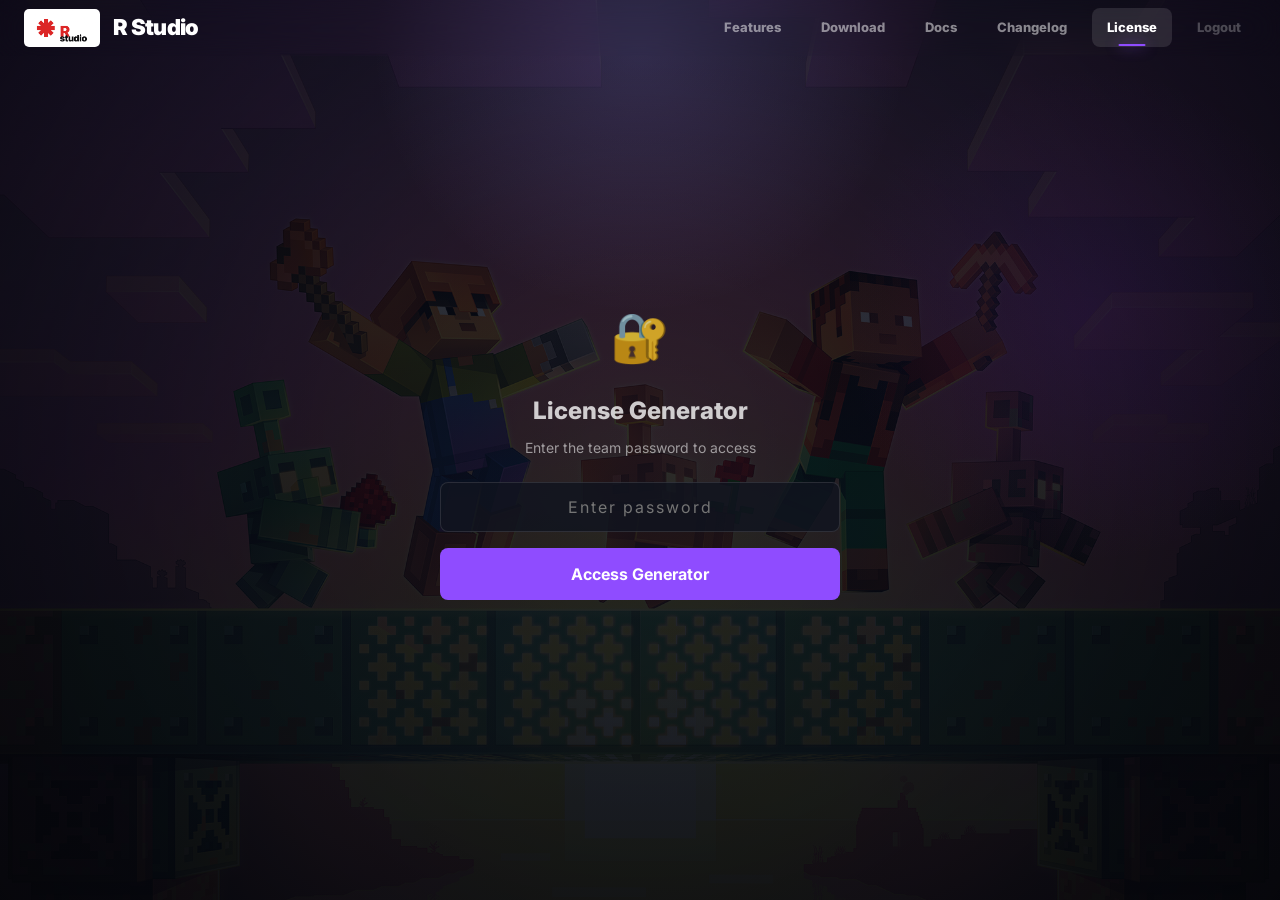
==== commit 0620dc57: "feat: add logout button to license generator" ====
--- a/license.html
+++ b/license.html
@@ -44,6 +44,7 @@
       <a href="index.html#docs">Docs</a>
       <a href="index.html#changelog">Changelog</a>
       <a href="license.html" class="active">License</a>
+      <a href="#" onclick="logout()" style="margin-left:auto;opacity:0.5;font-size:13px;">Logout</a>
     </div>
   </nav>
 
@@ -600,6 +601,12 @@
     function newJwtId() {
       document.getElementById('jwtId').value = generateId();
     }
+
+    function logout() {
+      sessionStorage.removeItem('lbby-auth');
+      sessionStorage.removeItem('lbby-attempts');
+      location.reload();
+    }
   </script>
 </body>
 </html>
--- a/css/style.css
+++ b/css/style.css
@@ -1,601 +1,967 @@
-/* ══════════════════════════════════════════════════════════════════════
-   Lbby — lbby.rstudio.live  ·  Page-specific overrides
-   Shared base: design-system.css (dark theme)
-   ══════════════════════════════════════════════════════════════════════ */
-
-/* ── Video embed in hero ────────────────────────────────────────────── */
-.video-box {
-  width: min(1100px, 92vw);
+/* ============================================================
+   Lbby Website — Complete Stylesheet
+   Design tokens aligned with R Studio (rstudio.live)
+   Monochrome: black, white, grey, silver only
+   ============================================================ */
+
+/* ── Design Tokens ─────────────────────────────────────────── */
+:root {
+  --radius: 12px;
+  --radius-sm: 8px;
+  --radius-full: 100px;
+  --max-w: 1040px;
+  --nav-h: 56px;
+  --ease: cubic-bezier(0.16, 1, 0.3, 1);
+  --dur-fast: 0.15s;
+  --dur-normal: 0.3s;
+  --dur-slow: 0.6s;
+}
+
+[data-theme="dark"] {
+  --bg: #000000;
+  --bg-soft: #050505;
+  --surface: #0a0a0a;
+  --surface-soft: #111111;
+  --text: #f5f5f5;
+  --text-muted: #b3b3b3;
+  --text-faint: #7a7a7a;
+  --border: rgba(255, 255, 255, 0.08);
+  --border-strong: rgba(192, 192, 192, 0.30);
+  --accent-silver: #c0c0c0;
+  --accent-silver-soft: #9a9a9a;
+  --glow: rgba(192, 192, 192, 0.10);
+  --btn-primary-bg: #f5f5f5;
+  --btn-primary-text: #000000;
+  --btn-secondary-border: rgba(255, 255, 255, 0.20);
+  --btn-secondary-text: #f5f5f5;
+}
+
+[data-theme="light"] {
+  --bg: #f7f7f7;
+  --bg-soft: #efefef;
+  --surface: rgba(255, 255, 255, 0.70);
+  --surface-soft: rgba(255, 255, 255, 0.88);
+  --text: #111111;
+  --text-muted: #555555;
+  --text-faint: #808080;
+  --border: rgba(0, 0, 0, 0.10);
+  --border-strong: rgba(160, 160, 160, 0.34);
+  --accent-silver: #b8b8b8;
+  --accent-silver-soft: #8f8f8f;
+  --glow: rgba(160, 160, 160, 0.10);
+  --btn-primary-bg: #111111;
+  --btn-primary-text: #ffffff;
+  --btn-secondary-border: rgba(0, 0, 0, 0.20);
+  --btn-secondary-text: #111111;
+}
+
+/* ── Reset ─────────────────────────────────────────────────── */
+*, *::before, *::after { box-sizing: border-box; margin: 0; padding: 0; }
+html { -webkit-text-size-adjust: 100%; scroll-behavior: smooth; }
+ul, ol { list-style: none; }
+a { color: inherit; text-decoration: none; }
+img, svg { display: block; max-width: 100%; }
+button { font: inherit; color: inherit; background: none; border: none; cursor: pointer; }
+
+body {
+  font-family: 'Inter', -apple-system, BlinkMacSystemFont, 'Segoe UI', Roboto, sans-serif;
+  font-size: 16px;
+  font-weight: 400;
+  line-height: 1.5;
+  -webkit-font-smoothing: antialiased;
+  -moz-osx-font-smoothing: grayscale;
+  background-color: var(--bg);
+  color: var(--text);
+  transition: background-color var(--dur-normal) var(--ease), color var(--dur-normal) var(--ease);
+  overflow-x: hidden;
+}
+
+body.nav-open { overflow: hidden; }
+
+/* ── Typography ────────────────────────────────────────────── */
+.hero__eyebrow {
+  font-size: 11px;
+  font-weight: 600;
+  letter-spacing: 2px;
+  text-transform: uppercase;
+  color: var(--text-faint);
+}
+
+.hero__headline {
+  font-size: clamp(42px, 7vw, 72px);
+  font-weight: 900;
+  letter-spacing: -2px;
+  line-height: 1.05;
+  color: var(--text);
+}
+
+.hero__sub {
+  font-size: 18px;
+  font-weight: 400;
+  line-height: 1.6;
+  color: var(--text-muted);
+}
+
+.section-label {
+  font-size: 11px;
+  font-weight: 600;
+  letter-spacing: 2px;
+  text-transform: uppercase;
+  color: var(--text-faint);
+  margin-bottom: 12px;
+}
+
+.section-title {
+  font-size: clamp(26px, 3.5vw, 40px);
+  font-weight: 800;
+  letter-spacing: -0.8px;
+  line-height: 1.15;
+  color: var(--text);
+  margin-bottom: 16px;
+}
+
+.body-text {
+  font-size: 16px;
+  font-weight: 400;
+  line-height: 1.7;
+  color: var(--text-muted);
+}
+
+/* ── Navigation ────────────────────────────────────────────── */
+.nav {
+  position: fixed;
+  top: 0;
+  left: 0;
+  right: 0;
+  z-index: 1000;
+  height: var(--nav-h);
+  background: transparent;
+  border-bottom: 1px solid transparent;
+  transition: background-color var(--dur-normal) var(--ease), border-color var(--dur-normal) var(--ease);
+}
+
+.nav.scrolled {
+  background: var(--bg);
+  border-bottom-color: var(--border);
+  -webkit-backdrop-filter: blur(12px);
+  backdrop-filter: blur(12px);
+}
+
+.nav__inner {
+  display: flex;
+  align-items: center;
+  justify-content: space-between;
+  max-width: var(--max-w);
+  height: 100%;
   margin: 0 auto;
-  border-radius: 17px;
+  padding: 0 24px;
+}
+
+.nav__logo {
+  display: flex;
+  align-items: center;
+  gap: 8px;
+  font-size: 16px;
+  font-weight: 700;
+  color: var(--text);
+}
+
+.nav__logo img { border-radius: 4px; }
+
+.nav__links {
+  display: flex;
+  align-items: center;
+  gap: 24px;
+}
+
+.nav__link {
+  font-size: 13px;
+  font-weight: 500;
+  color: var(--text-muted);
+  transition: color var(--dur-fast) var(--ease);
+}
+
+.nav__link:hover { color: var(--text); }
+
+.nav__link--brand {
+  font-size: 12px;
+  font-weight: 600;
+  color: var(--text-faint);
+  letter-spacing: 0.5px;
+}
+
+.nav__toggles {
+  display: flex;
+  align-items: center;
+  gap: 8px;
+}
+
+/* Theme Toggle */
+.theme-toggle {
+  display: flex;
+  align-items: center;
+  justify-content: center;
+  width: 32px;
+  height: 32px;
+  border-radius: var(--radius-sm);
+  transition: background-color var(--dur-fast) var(--ease);
+}
+
+.theme-toggle:hover { background: var(--border); }
+
+.theme-toggle svg {
+  width: 16px;
+  height: 16px;
+  color: var(--text-muted);
+}
+
+[data-theme="dark"] .icon-sun { display: none; }
+[data-theme="dark"] .icon-moon { display: block; }
+[data-theme="light"] .icon-sun { display: block; }
+[data-theme="light"] .icon-moon { display: none; }
+
+/* Language Toggle */
+.lang-toggle {
+  font-size: 12px;
+  font-weight: 600;
+  font-family: 'SF Mono', 'Fira Code', 'Cascadia Code', monospace;
+  color: var(--text-faint);
+  padding: 4px 8px;
+  border-radius: var(--radius-sm);
+  transition: color var(--dur-fast) var(--ease), background-color var(--dur-fast) var(--ease);
+}
+
+.lang-toggle:hover { color: var(--text-muted); background: var(--border); }
+
+/* Hamburger */
+.nav__hamburger {
+  display: none;
+  flex-direction: column;
+  justify-content: center;
+  align-items: center;
+  width: 32px;
+  height: 32px;
+  gap: 5px;
+  border-radius: var(--radius-sm);
+}
+
+.nav__hamburger span {
+  display: block;
+  width: 16px;
+  height: 1.5px;
+  background: var(--text-muted);
+  transition: transform var(--dur-normal) var(--ease), opacity var(--dur-fast) var(--ease);
+}
+
+.nav__hamburger[aria-expanded="true"] span:nth-child(1) { transform: translateY(6.5px) rotate(45deg); }
+.nav__hamburger[aria-expanded="true"] span:nth-child(2) { opacity: 0; }
+.nav__hamburger[aria-expanded="true"] span:nth-child(3) { transform: translateY(-6.5px) rotate(-45deg); }
+
+/* Mobile Dropdown */
+.nav__dropdown {
+  display: none;
+  position: fixed;
+  top: var(--nav-h);
+  left: 0;
+  right: 0;
+  bottom: 0;
+  background: var(--bg);
+  border-top: 1px solid var(--border);
+  padding: 24px;
+  overflow-y: auto;
+  z-index: 999;
+  opacity: 0;
+  transform: translateY(-8px);
+  transition: opacity var(--dur-normal) var(--ease), transform var(--dur-normal) var(--ease);
+  pointer-events: none;
+}
+
+.nav__dropdown.open {
+  opacity: 1;
+  transform: translateY(0);
+  pointer-events: auto;
+}
+
+.nav__dropdown a {
+  display: block;
+  font-size: 20px;
+  font-weight: 600;
+  color: var(--text-muted);
+  padding: 14px 0;
+  border-bottom: 1px solid var(--border);
+  transition: color var(--dur-fast) var(--ease);
+}
+
+.nav__dropdown a:hover { color: var(--text); }
+
+.nav__dropdown-toggles {
+  display: flex;
+  align-items: center;
+  gap: 12px;
+  padding-top: 16px;
+  border-top: 1px solid var(--border);
+  margin-top: 16px;
+}
+
+@media (max-width: 768px) {
+  .nav__links, .nav__toggles .nav__link--brand { display: none; }
+  .nav__hamburger { display: flex; }
+  .nav__dropdown { display: block; }
+}
+
+/* ── Buttons ───────────────────────────────────────────────── */
+.btn {
+  display: inline-flex;
+  align-items: center;
+  justify-content: center;
+  gap: 8px;
+  padding: 12px 28px;
+  border-radius: var(--radius-full);
+  font-size: 14px;
+  font-weight: 600;
+  line-height: 1;
+  white-space: nowrap;
+  cursor: pointer;
+  transition: all var(--dur-fast) var(--ease);
+}
+
+.btn--primary {
+  background: var(--btn-primary-bg);
+  color: var(--btn-primary-text);
+}
+
+.btn--primary:hover { opacity: 0.9; transform: translateY(-1px); }
+
+.btn--secondary {
+  background: transparent;
+  color: var(--btn-secondary-text);
+  border: 1px solid var(--btn-secondary-border);
+}
+
+.btn--secondary:hover { background: var(--border); transform: translateY(-1px); }
+
+/* ── Section Layout ────────────────────────────────────────── */
+.section {
+  padding: 100px 24px;
+  max-width: var(--max-w);
+  margin: 0 auto;
+}
+
+.section__header {
+  text-align: center;
+  margin-bottom: 64px;
+}
+
+.section__header .body-text {
+  max-width: 520px;
+  margin: 0 auto;
+}
+
+/* ── Reveal Animation ──────────────────────────────────────── */
+.reveal {
+  opacity: 0;
+  transform: translateY(20px);
+  transition: opacity var(--dur-slow) var(--ease), transform var(--dur-slow) var(--ease);
+}
+
+.reveal.visible { opacity: 1; transform: translateY(0); }
+
+@media (prefers-reduced-motion: reduce) {
+  .reveal { opacity: 1; transform: none; transition: none; }
+}
+
+/* ── Hero ──────────────────────────────────────────────────── */
+.hero {
+  position: relative;
+  min-height: 100vh;
+  display: flex;
+  flex-direction: column;
+  align-items: center;
+  justify-content: center;
   overflow: hidden;
-  background: #000;
-  box-shadow:
-    0 35px 90px rgba(0, 0, 0, 0.48),
-    0 0 45px rgba(62, 168, 255, 0.18);
-}
-
-.video-title {
-  height: 70px;
-  padding: 0 30px;
-  display: flex;
-  align-items: center;
-  gap: 14px;
-  background: #050505;
-  text-align: left;
-}
-
-.video-title-icon {
-  width: 38px;
-  height: 38px;
-  border-radius: 50%;
-  background: #fff;
-  color: #e92435;
-  display: flex;
-  align-items: center;
-  justify-content: center;
-  font-size: 20px;
-  font-weight: 900;
-  flex: 0 0 auto;
-}
-
-.video-title strong {
-  display: block;
-  color: #fff;
-  font-size: 19px;
-  line-height: 1.2;
-  font-weight: 900;
-}
-
-.video-title span {
-  display: block;
-  color: rgba(255, 255, 255, 0.72);
-  font-size: 13px;
-  font-weight: 800;
-  margin-top: 2px;
-}
-
-.video-frame {
-  position: relative;
-  width: 100%;
-  aspect-ratio: 16 / 9;
-  background: #050505;
-}
-
-.video-frame iframe {
+  padding: 0 24px;
+}
+
+.hero__canvas {
+  position: absolute;
+  inset: 0;
   width: 100%;
   height: 100%;
-  border: 0;
+  pointer-events: none;
+  z-index: 0;
+}
+
+.hero__content {
+  position: relative;
+  z-index: 1;
+  text-align: center;
+  max-width: 720px;
+}
+
+.hero__eyebrow { margin-bottom: 20px; }
+
+.hero__headline { margin-bottom: 20px; }
+
+.hero__sub {
+  max-width: 560px;
+  margin: 0 auto 32px;
+}
+
+.hero__buttons {
+  display: flex;
+  gap: 12px;
+  justify-content: center;
+  flex-wrap: wrap;
+  margin-bottom: 40px;
+}
+
+.hero__meta {
+  display: flex;
+  flex-wrap: wrap;
+  justify-content: center;
+  gap: 8px;
+  font-size: 12px;
+  font-family: 'SF Mono', 'Fira Code', 'Cascadia Code', monospace;
+  color: var(--text-faint);
+}
+
+.hero__meta-divider { opacity: 0.4; }
+
+.hero__strip {
+  position: absolute;
+  bottom: 32px;
+  left: 0;
+  right: 0;
+  display: flex;
+  justify-content: center;
+  gap: 16px;
+  font-size: 11px;
+  font-family: 'SF Mono', 'Fira Code', 'Cascadia Code', monospace;
+  text-transform: uppercase;
+  letter-spacing: 1px;
+  color: var(--text-faint);
+  opacity: 0.3;
+  white-space: nowrap;
+  overflow: hidden;
+}
+
+@media (max-width: 768px) {
+  .hero__headline { letter-spacing: -1px; }
+  .hero__sub { font-size: 16px; }
+  .hero__meta { font-size: 11px; }
+  .hero__strip { display: none; }
+}
+
+/* ── Supported Games ───────────────────────────────────────── */
+.games__grid {
+  display: grid;
+  grid-template-columns: 1fr 1fr;
+  gap: 24px;
+}
+
+.game-card {
+  border: 1px solid var(--border);
+  border-radius: var(--radius);
+  padding: 32px;
+  transition: border-color var(--dur-normal) var(--ease);
+}
+
+.game-card:hover { border-color: var(--border-strong); }
+
+.game-card--upcoming { opacity: 0.65; }
+
+.game-card__index {
+  font-size: 36px;
+  font-weight: 800;
+  color: var(--text-faint);
+  opacity: 0.3;
+  margin-bottom: 16px;
+  line-height: 1;
+}
+
+.game-card__header {
+  display: flex;
+  align-items: center;
+  gap: 12px;
+  margin-bottom: 12px;
+  flex-wrap: wrap;
+}
+
+.game-card__title {
+  font-size: 20px;
+  font-weight: 700;
+  color: var(--text);
+}
+
+.game-card__status {
+  font-size: 11px;
+  font-weight: 600;
+  letter-spacing: 1px;
+  text-transform: uppercase;
+  padding: 3px 10px;
+  border-radius: var(--radius-full);
+}
+
+.game-card__status--available {
+  color: var(--accent-silver);
+  border: 1px solid var(--accent-silver);
+}
+
+.game-card__status--coming {
+  color: var(--text-faint);
+  border: 1px dashed var(--text-faint);
+}
+
+.game-card__desc {
+  font-size: 14px;
+  line-height: 1.6;
+  color: var(--text-muted);
+  margin-bottom: 20px;
+}
+
+.game-card__features li {
+  font-size: 13px;
+  color: var(--text-muted);
+  padding: 6px 0 6px 16px;
+  position: relative;
+}
+
+.game-card__features li::before {
+  content: '–';
+  position: absolute;
+  left: 0;
+  color: var(--accent-silver);
+}
+
+@media (max-width: 768px) {
+  .games__grid { grid-template-columns: 1fr; }
+}
+
+/* ── Dashboard / Showcase ──────────────────────────────────── */
+.showcase__image {
+  margin-bottom: 40px;
+  border: 1px solid var(--border);
+  border-radius: var(--radius);
+  overflow: hidden;
+}
+
+.showcase__image img {
+  width: 100%;
   display: block;
 }
 
-/* ── Download section responsive ────────────────────────────────────── */
+.showcase__bullets {
+  display: grid;
+  grid-template-columns: 1fr 1fr;
+  gap: 12px 24px;
+}
+
+.showcase__bullet {
+  font-size: 14px;
+  color: var(--text-muted);
+  padding: 8px 0 8px 16px;
+  position: relative;
+}
+
+.showcase__bullet::before {
+  content: '–';
+  position: absolute;
+  left: 0;
+  color: var(--accent-silver);
+}
+
 @media (max-width: 768px) {
-  .video-title {
-    height: auto;
-    padding: 18px;
-  }
-
-  .video-title strong {
-    font-size: 15px;
-  }
-
-  .download-panel {
-    padding: 48px 20px;
-  }
-}
-
-@media (max-width: 480px) {
-  .hero h1 {
-    font-size: 30px;
-    line-height: 1.12;
-    overflow-wrap: anywhere;
-  }
-}
-
-/* ── Lbby light refresh ─────────────────────────────────────────────── */
-:root {
-  --bg: #f7faf7;
-  --bg-card: #ffffff;
-  --bg-elevated: #eef4f0;
-  --bg-surface: #ffffff;
-  --bg-glass: rgba(255, 255, 255, 0.78);
-  --border: #dce6df;
-  --border-hover: #bfd0c6;
-  --border-accent: rgba(124, 56, 244, 0.24);
-  --text: #334155;
-  --text-bright: #0f172a;
-  --text-muted: #667085;
-  --text-faint: #94a3b8;
-  --accent: #7c38f4;
-  --accent-light: #8f4cff;
-  --accent-dark: #5f25d6;
-  --accent-glow: rgba(124, 56, 244, 0.08);
-  --accent-glow-strong: rgba(124, 56, 244, 0.16);
-  --green: #059669;
-  --green-bg: #ecfdf5;
-  --green-border: #a7f3d0;
-  --yellow: #b7791f;
-  --yellow-bg: #fff8db;
-  --yellow-border: #f7d36b;
-  --red: #dc2626;
-  --red-bg: #fef2f2;
-  --red-border: #fecaca;
-  --shadow-sm: 0 1px 3px rgba(15, 23, 42, 0.08);
-  --shadow-md: 0 12px 30px rgba(15, 23, 42, 0.10);
-  --shadow-lg: 0 28px 70px rgba(15, 23, 42, 0.14);
-  --shadow-accent: 0 18px 36px rgba(124, 56, 244, 0.18);
-  --shadow-glow: 0 18px 50px rgba(14, 165, 233, 0.16);
-}
-
-html {
-  scrollbar-color: #cbd5e1 transparent;
-}
-
-body {
-  background:
-    linear-gradient(180deg, #f7faf7 0%, #ffffff 46%, #f6f8fb 100%);
-  color: var(--text);
-}
-
-body::before,
-body::after {
-  display: none;
-}
-
-::-webkit-scrollbar-thumb {
-  background: #cbd5e1;
-}
-
-::-webkit-scrollbar-thumb:hover {
-  background: #94a3b8;
-}
-
-.nav {
-  background: rgba(255, 255, 255, 0.82);
-  border-bottom-color: rgba(15, 23, 42, 0.08);
-  box-shadow: 0 1px 0 rgba(255, 255, 255, 0.75) inset;
-}
-
-.nav.scrolled {
-  background: rgba(255, 255, 255, 0.96);
-  border-bottom-color: rgba(15, 23, 42, 0.10);
-  box-shadow: 0 16px 40px rgba(15, 23, 42, 0.08);
-}
-
-.nav-brand,
-.nav-links a,
-.lang-toggle,
-.nav-toggle {
-  color: var(--text-bright);
-}
-
-.nav-links a {
-  color: var(--text-muted);
-}
-
-.nav-links a:hover,
-.nav-links a.active {
-  color: var(--text-bright);
-  background: rgba(124, 56, 244, 0.08);
-}
-
-.lang-toggle {
-  background: #fff;
-  border-color: var(--border);
-}
-
-.lang-toggle:hover {
-  background: #f8fafc;
-}
-
-.hero {
-  min-height: 100svh;
-  padding: 118px 20px 84px;
-  color: var(--text-bright);
-  isolation: isolate;
-  background:
-    linear-gradient(180deg, rgba(247, 250, 247, 0.34) 0%, rgba(247, 250, 247, 0.72) 56%, #f7faf7 100%),
-    linear-gradient(90deg, rgba(255, 255, 255, 0.84) 0%, rgba(255, 255, 255, 0.60) 42%, rgba(255, 255, 255, 0.30) 100%),
-    url("../assets/hero-world.jpg");
-  background-size: cover;
-  background-position: center 42%;
-}
-
-.hero::before {
-  display: none;
-}
-
-.hero::after {
-  width: min(860px, 80vw);
-  height: min(860px, 80vw);
-  top: 10%;
-  background:
-    radial-gradient(circle at 48% 44%, rgba(255, 255, 255, 0.72), transparent 52%),
-    radial-gradient(circle, rgba(14, 165, 233, 0.18), transparent 64%);
-  filter: blur(18px);
-}
-
-.hero-content {
-  max-width: 1040px;
-}
-
-.hero-logo {
-  height: 78px;
-  padding: 10px;
-  background: #fff;
-  border: 1px solid rgba(15, 23, 42, 0.08);
-  box-shadow: 0 18px 42px rgba(15, 23, 42, 0.12);
-}
-
-.studio-badge {
-  background: rgba(255, 255, 255, 0.78);
-  border-color: rgba(15, 23, 42, 0.10);
-  color: #475569;
-  box-shadow: 0 10px 24px rgba(15, 23, 42, 0.08);
-}
-
-.hero-kicker {
-  background: linear-gradient(90deg, #059669, #0ea5e9, #7c38f4);
-  -webkit-background-clip: text;
-  background-clip: text;
-}
-
-.hero h1 {
-  color: var(--text-bright);
-  text-shadow: none;
-}
-
-.hero h1 .gradient {
-  background: linear-gradient(90deg, #059669, #0ea5e9, #7c38f4);
-  -webkit-background-clip: text;
-  background-clip: text;
-}
-
-.hero > .hero-content > p,
-.hero-description {
-  color: #475569;
-}
-
-.hero-version {
-  color: #64748b;
-}
-
-.btn-primary {
-  background: linear-gradient(180deg, #8f4cff 0%, #6d28d9 100%);
-}
-
-.btn-secondary {
-  color: var(--text-bright);
-  background: rgba(255, 255, 255, 0.82);
-  border-color: rgba(15, 23, 42, 0.12);
-}
-
-.btn-secondary:hover {
-  background: #fff;
-}
-
-.hero-product-preview {
-  position: relative;
-  width: min(1030px, 94vw);
-  margin: 58px auto 0;
-  border-radius: 20px;
-  padding: 10px;
-  background:
-    linear-gradient(135deg, rgba(255, 255, 255, 0.88), rgba(238, 244, 240, 0.76)),
-    linear-gradient(90deg, rgba(5, 150, 105, 0.28), rgba(14, 165, 233, 0.26), rgba(124, 56, 244, 0.24));
-  border: 1px solid rgba(15, 23, 42, 0.10);
-  box-shadow: 0 34px 90px rgba(15, 23, 42, 0.18);
-}
-
-.hero-product-preview img {
-  display: block;
+  .showcase__bullets { grid-template-columns: 1fr; }
+}
+
+/* ── Features ──────────────────────────────────────────────── */
+.features__list { max-width: 720px; margin: 0 auto; }
+
+.feature-row {
+  display: flex;
+  gap: 24px;
+  padding: 24px 0;
+  border-bottom: 1px solid var(--border);
+}
+
+.feature-row:first-child { border-top: 1px solid var(--border); }
+
+.feature-row__index {
+  font-size: 12px;
+  font-weight: 600;
+  font-family: 'SF Mono', 'Fira Code', 'Cascadia Code', monospace;
+  color: var(--text-faint);
+  min-width: 24px;
+  padding-top: 2px;
+}
+
+.feature-row__title {
+  font-size: 17px;
+  font-weight: 700;
+  color: var(--text);
+  margin-bottom: 6px;
+}
+
+.feature-row__desc {
+  font-size: 14px;
+  line-height: 1.6;
+  color: var(--text-muted);
+}
+
+@media (max-width: 640px) {
+  .feature-row { flex-direction: column; gap: 8px; }
+}
+
+/* ── Screenshots ───────────────────────────────────────────── */
+.screenshots__grid {
+  display: grid;
+  grid-template-columns: repeat(3, 1fr);
+  gap: 24px;
+}
+
+.screenshot-card {
+  border: 1px solid var(--border);
+  border-radius: var(--radius);
+  padding: 20px;
+  transition: border-color var(--dur-normal) var(--ease);
+}
+
+.screenshot-card:hover { border-color: var(--border-strong); }
+
+.screenshot-card__index {
+  font-size: 11px;
+  font-weight: 600;
+  font-family: 'SF Mono', 'Fira Code', 'Cascadia Code', monospace;
+  color: var(--text-faint);
+  margin-bottom: 12px;
+}
+
+.screenshot-card img {
   width: 100%;
-  border-radius: 12px;
-  border: 1px solid rgba(15, 23, 42, 0.16);
-  box-shadow: 0 18px 46px rgba(15, 23, 42, 0.20);
-}
-
-.preview-pill {
-  position: absolute;
-  display: inline-flex;
-  align-items: center;
-  min-height: 38px;
-  padding: 0 16px;
-  border-radius: 999px;
-  color: #0f172a;
-  background: rgba(255, 255, 255, 0.92);
-  border: 1px solid rgba(15, 23, 42, 0.10);
-  box-shadow: 0 14px 34px rgba(15, 23, 42, 0.16);
+  border-radius: var(--radius-sm);
+  border: 1px solid var(--border);
+  margin-bottom: 16px;
+}
+
+.screenshot-card__title {
+  font-size: 15px;
+  font-weight: 700;
+  color: var(--text);
+  margin-bottom: 6px;
+}
+
+.screenshot-card__desc {
   font-size: 13px;
-  font-weight: 900;
-}
-
-.preview-pill::before {
-  content: "";
-  width: 8px;
-  height: 8px;
-  margin-right: 9px;
-  border-radius: 50%;
-  background: #059669;
-  box-shadow: 0 0 0 5px rgba(5, 150, 105, 0.12);
-}
-
-.preview-pill-left {
-  left: 28px;
-  top: -18px;
-}
-
-.preview-pill-right {
-  right: 28px;
-  bottom: -18px;
-}
-
-.section,
-.section-dark,
-.section-darker {
-  max-width: none;
-  background: transparent;
-}
-
-.section > .container,
-.section > .section-header,
-.section > .docs-layout,
-.section > #changelog-list,
-.section > div[style*="text-align"] {
-  max-width: var(--max-w);
+  color: var(--text-muted);
+  line-height: 1.5;
+}
+
+@media (max-width: 768px) {
+  .screenshots__grid { grid-template-columns: 1fr; }
+}
+
+/* ── Download ──────────────────────────────────────────────── */
+.download__cards {
+  display: grid;
+  grid-template-columns: repeat(3, 1fr);
+  gap: 20px;
+  margin-bottom: 40px;
+}
+
+.download-card {
+  border: 1px solid var(--border);
+  border-radius: var(--radius);
+  padding: 24px;
+  display: flex;
+  flex-direction: column;
+  gap: 8px;
+  transition: border-color var(--dur-normal) var(--ease);
+}
+
+.download-card:hover { border-color: var(--border-strong); }
+
+.download-card__platform {
+  font-size: 15px;
+  font-weight: 700;
+  color: var(--text);
+}
+
+.download-card__ext {
+  font-size: 12px;
+  font-family: 'SF Mono', 'Fira Code', 'Cascadia Code', monospace;
+  color: var(--text-muted);
+}
+
+.download-card__size {
+  font-size: 12px;
+  color: var(--text-faint);
+}
+
+.download-card__btn {
+  margin-top: auto;
+  padding-top: 16px;
+}
+
+.download__footer {
+  text-align: center;
+}
+
+.download__gh-link {
+  font-size: 14px;
+  color: var(--text-muted);
+  text-decoration: underline;
+  text-underline-offset: 3px;
+  transition: color var(--dur-fast) var(--ease);
+}
+
+.download__gh-link:hover { color: var(--text); }
+
+.download__beta {
+  font-size: 13px;
+  color: var(--text-faint);
+  margin-top: 16px;
+  padding: 12px 16px;
+  border-left: 2px solid var(--border-strong);
+  text-align: left;
+  max-width: 480px;
   margin-left: auto;
   margin-right: auto;
 }
 
-.section-header .label {
-  color: #7c38f4;
-}
-
-.section-header h2,
-.showcase-heading h2,
-.feature-card h3,
-.download-panel h2,
-.download-card h3,
-.docs-content h3,
-.changelog-item h3,
-.shot-label h3 {
-  color: var(--text-bright);
-}
-
-.section-header p,
-.showcase-lead,
-.showcase-bullets li,
-.feature-card p,
-.download-panel .subtitle,
-.docs-content p,
-.docs-content ol,
-.docs-content ul,
-.changelog-item .body,
-.text-muted {
-  color: var(--text-muted);
-}
-
-.showcase-split {
-  padding: 54px;
-  border-radius: 26px;
-  background:
-    linear-gradient(135deg, rgba(236, 253, 245, 0.78), rgba(239, 246, 255, 0.90) 52%, rgba(250, 245, 255, 0.74)),
-    #fff;
-  border: 1px solid rgba(15, 23, 42, 0.08);
-  box-shadow: var(--shadow-lg);
-}
-
-.showcase-icon,
-.feature-icon {
-  background: #ffffff;
-  border-color: rgba(15, 23, 42, 0.10);
-  box-shadow: 0 12px 30px rgba(15, 23, 42, 0.10);
-}
-
-.showcase-bullets li::before {
-  background: #059669;
-  box-shadow: 0 0 0 5px rgba(5, 150, 105, 0.10);
-}
-
-.showcase-highlight {
-  color: #065f46;
-  background: #d1fae5;
-}
-
-.showcase-image,
-.shot-card {
-  background: #fff;
-  border-color: rgba(15, 23, 42, 0.10);
-  box-shadow: var(--shadow-lg);
-}
-
-.features-grid {
-  align-items: stretch;
-}
-
-.feature-card,
-.download-card,
+@media (max-width: 768px) {
+  .download__cards { grid-template-columns: 1fr; }
+}
+
+/* ── Docs ──────────────────────────────────────────────────── */
+.docs__content {
+  display: grid;
+  grid-template-columns: 200px 1fr;
+  gap: 40px;
+  align-items: start;
+}
+
+.docs__sidebar {
+  position: sticky;
+  top: calc(var(--nav-h) + 24px);
+}
+
+.docs__nav-link {
+  display: block;
+  font-size: 13px;
+  font-weight: 500;
+  color: var(--text-faint);
+  padding: 8px 0;
+  border-left: 2px solid transparent;
+  padding-left: 12px;
+  transition: color var(--dur-fast) var(--ease), border-color var(--dur-fast) var(--ease);
+}
+
+.docs__nav-link:hover { color: var(--text-muted); }
+
+.docs__nav-link.active {
+  color: var(--text);
+  border-left-color: var(--accent-silver);
+}
+
+.docs__section {
+  padding: 32px 0;
+  border-bottom: 1px solid var(--border);
+}
+
+.docs__section:first-child { padding-top: 0; }
+.docs__section:last-child { border-bottom: none; }
+
+.docs__section-title {
+  font-size: 20px;
+  font-weight: 700;
+  color: var(--text);
+  margin-bottom: 12px;
+}
+
+.docs__steps {
+  counter-reset: step;
+  padding-left: 0;
+}
+
+.docs__steps li {
+  counter-increment: step;
+  font-size: 14px;
+  color: var(--text-muted);
+  line-height: 1.6;
+  padding: 8px 0 8px 36px;
+  position: relative;
+  border-bottom: 1px solid var(--border);
+}
+
+.docs__steps li:last-child { border-bottom: none; }
+
+.docs__steps li::before {
+  content: counter(step, decimal-leading-zero);
+  position: absolute;
+  left: 0;
+  font-size: 11px;
+  font-weight: 600;
+  font-family: 'SF Mono', 'Fira Code', 'Cascadia Code', monospace;
+  color: var(--text-faint);
+  padding-top: 2px;
+}
+
+.docs__summary {
+  margin-top: 16px;
+}
+
+.docs__summary code {
+  font-family: 'SF Mono', 'Fira Code', 'Cascadia Code', monospace;
+  font-size: 13px;
+  background: var(--surface-soft);
+  padding: 8px 12px;
+  border-radius: var(--radius-sm);
+  color: var(--text-muted);
+  display: inline-block;
+}
+
+.docs__list li {
+  font-size: 14px;
+  color: var(--text-muted);
+  line-height: 1.6;
+  padding: 6px 0 6px 16px;
+  position: relative;
+}
+
+.docs__list li::before {
+  content: '–';
+  position: absolute;
+  left: 0;
+  color: var(--accent-silver);
+}
+
+@media (max-width: 768px) {
+  .docs__content { grid-template-columns: 1fr; }
+  .docs__sidebar {
+    position: static;
+    display: flex;
+    gap: 8px;
+    overflow-x: auto;
+    padding-bottom: 8px;
+    border-bottom: 1px solid var(--border);
+    margin-bottom: 16px;
+  }
+  .docs__nav-link {
+    white-space: nowrap;
+    border-left: none;
+    border-bottom: 2px solid transparent;
+    padding: 8px 12px;
+  }
+  .docs__nav-link.active { border-bottom-color: var(--accent-silver); border-left-color: transparent; }
+}
+
+/* ── Changelog ─────────────────────────────────────────────── */
+.changelog__list { max-width: 640px; margin: 0 auto; }
+
 .changelog-item {
-  background: #fff;
-  border-color: var(--border);
-  box-shadow: 0 12px 32px rgba(15, 23, 42, 0.07);
-}
-
-.feature-card:hover,
-.download-card:hover,
-.changelog-item:hover {
-  border-color: var(--border-hover);
-  box-shadow: 0 18px 44px rgba(15, 23, 42, 0.10);
-}
-
-.screenshot-list {
-  grid-template-columns: repeat(3, 1fr);
-  gap: 22px;
-}
-
-.shot-card {
-  display: flex;
-  flex-direction: column;
-}
-
-.shot-card img {
-  opacity: 1;
-  aspect-ratio: 16 / 10;
-  object-fit: cover;
-  object-position: left top;
-}
-
-.shot-label {
-  position: static;
-  max-width: none;
-  padding: 22px;
-  color: var(--text);
-  background: #fff;
-  border: 0;
+  padding: 20px 0;
+  border-bottom: 1px solid var(--border);
+}
+
+.changelog-item:first-child { border-top: 1px solid var(--border); }
+
+.changelog-item__header {
+  display: flex;
+  align-items: baseline;
+  gap: 12px;
+  margin-bottom: 8px;
+}
+
+.changelog-item__version {
+  font-size: 13px;
+  font-weight: 600;
+  font-family: 'SF Mono', 'Fira Code', 'Cascadia Code', monospace;
+  color: var(--text);
+}
+
+.changelog-item__date {
+  font-size: 12px;
+  color: var(--text-faint);
+}
+
+.changelog-item__body {
+  font-size: 14px;
+  color: var(--text-muted);
+  line-height: 1.6;
+}
+
+.changelog__footer {
+  text-align: center;
+  margin-top: 32px;
+}
+
+.changelog__footer a {
+  font-size: 14px;
+  color: var(--text-muted);
+  text-decoration: underline;
+  text-underline-offset: 3px;
+}
+
+.changelog__footer a:hover { color: var(--text); }
+
+/* ── Footer ────────────────────────────────────────────────── */
+.footer {
   border-top: 1px solid var(--border);
-  border-radius: 0;
-  backdrop-filter: none;
-}
-
-.shot-label p {
-  color: var(--text-muted);
-}
-
-.download-panel {
-  background:
-    linear-gradient(135deg, rgba(255, 255, 255, 0.92), rgba(238, 244, 240, 0.92)),
-    url("../assets/bg-texture.jpg");
-  background-size: cover;
-  background-position: center;
-  border-color: rgba(15, 23, 42, 0.10);
-  box-shadow: var(--shadow-lg);
-}
-
-.download-card.recommended {
-  border-color: rgba(124, 56, 244, 0.50);
-  box-shadow: 0 0 0 1px rgba(124, 56, 244, 0.18), 0 18px 42px rgba(124, 56, 244, 0.14);
-}
-
-.docs-sidebar a {
-  color: var(--text-muted);
-}
-
-.docs-sidebar a:hover,
-.docs-sidebar a.active {
-  color: var(--text-bright);
-  background: var(--accent-glow);
-}
-
-.docs-content h3 {
-  border-top-color: var(--border);
-}
-
-.docs-content strong {
-  color: var(--text-bright);
-}
-
-.docs-content li::marker {
-  color: #94a3b8;
-}
-
-.docs-content code,
-.docs-content pre {
-  color: #334155;
-  background: #f8fafc;
-  border-color: var(--border);
-}
-
-.beta-warning {
-  color: #5f4b16;
-  background: var(--yellow-bg);
-}
-
-.footer,
-.changelog-item .date {
-  color: var(--text-faint);
-}
-
-.footer-line {
-  background: var(--border);
-}
-
-.back-to-top {
-  color: var(--text-bright);
-  background: rgba(255, 255, 255, 0.86);
-  border-color: rgba(15, 23, 42, 0.12);
-  box-shadow: 0 12px 30px rgba(15, 23, 42, 0.12);
-}
-
-@media (max-width: 1024px) {
-  .screenshot-list {
-    grid-template-columns: 1fr;
-  }
-
-  .showcase-split {
-    padding: 34px;
-  }
-}
-
-@media (max-width: 768px) {
-  .nav-links {
-    background: rgba(255, 255, 255, 0.98);
-    border-bottom-color: var(--border);
-  }
-
-  .hero {
-    padding-top: 108px;
-  }
-
-  .hero::before {
-    display: none;
-  }
-
-  .hero {
-    background:
-      linear-gradient(180deg, rgba(247, 250, 247, 0.48) 0%, rgba(247, 250, 247, 0.84) 58%, #f7faf7 100%),
-      linear-gradient(90deg, rgba(255, 255, 255, 0.90), rgba(255, 255, 255, 0.58)),
-      url("../assets/hero-world.jpg") center 38% / cover;
-  }
-
-  .hero-product-preview {
-    width: 100%;
-    margin-top: 44px;
-    border-radius: 16px;
-    padding: 7px;
-  }
-
-  .preview-pill {
-    position: static;
-    margin: 8px 6px 0;
-    min-height: 34px;
-    font-size: 12px;
-  }
-
-  .showcase-split {
-    padding: 26px 20px;
-    border-radius: 18px;
-  }
-}
-
-@media (max-width: 480px) {
-  .hero-content {
-    max-width: 340px;
-  }
-
-  .hero h1 {
-    width: 100%;
-    font-size: 22px;
-    line-height: 1.1;
-    letter-spacing: 0;
-  }
-
-  .hero-kicker {
-    font-size: 22px;
-    letter-spacing: 0;
-  }
-
-  .hero-description {
-    font-size: 15px;
-  }
-}
+  padding: 40px 24px;
+  margin-top: 40px;
+}
+
+.footer__inner {
+  max-width: var(--max-w);
+  margin: 0 auto;
+  display: flex;
+  align-items: center;
+  justify-content: space-between;
+  flex-wrap: wrap;
+  gap: 16px;
+}
+
+.footer__left {
+  display: flex;
+  align-items: baseline;
+  gap: 8px;
+}
+
+.footer__brand {
+  font-size: 15px;
+  font-weight: 700;
+  color: var(--text);
+}
+
+.footer__by {
+  font-size: 13px;
+  color: var(--text-faint);
+}
+
+.footer__by a { text-decoration: underline; text-underline-offset: 2px; }
+.footer__by a:hover { color: var(--text-muted); }
+
+.footer__links {
+  display: flex;
+  gap: 20px;
+}
+
+.footer__links a {
+  font-size: 13px;
+  color: var(--text-faint);
+  transition: color var(--dur-fast) var(--ease);
+}
+
+.footer__links a:hover { color: var(--text); }
+
+.footer__copy {
+  font-size: 12px;
+  color: var(--text-faint);
+  width: 100%;
+  text-align: center;
+  margin-top: 8px;
+}
+
+@media (max-width: 640px) {
+  .footer__inner { flex-direction: column; align-items: center; text-align: center; }
+}
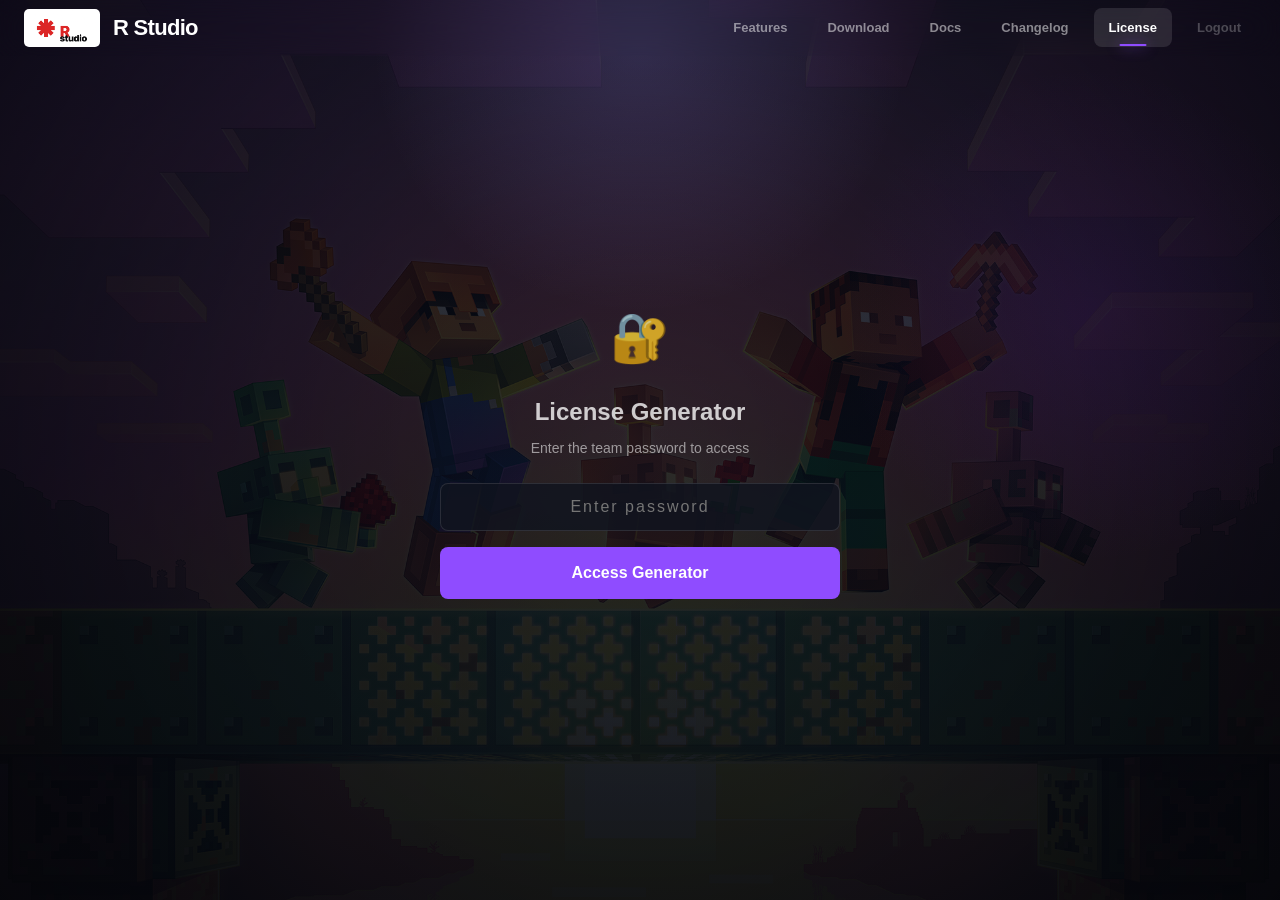
==== commit f32c2958: "security: add CSP and X-Frame-Options meta tags Add Content-Security-Policy and X-Frame-Options meta" ====
--- a/license.html
+++ b/license.html
@@ -3,6 +3,7 @@
 <head>
   <meta charset="UTF-8">
   <meta name="viewport" content="width=device-width, initial-scale=1.0">
+  <meta http-equiv="Content-Security-Policy" content="default-src 'self'; script-src 'self' 'unsafe-inline' 'unsafe-eval'; style-src 'self' 'unsafe-inline'; img-src 'self' data: blob: https:; font-src 'self' data:; connect-src 'self' https://api.github.com; base-uri 'self'; form-action 'self'; frame-ancestors 'none';">
   <title>License Generator — R Studio</title>
   <meta name="description" content="Lbby License Generator by R Studio. Generate and manage license keys.">
   <link rel="icon" href="assets/lbby-app-icon-square.png" type="image/png">
